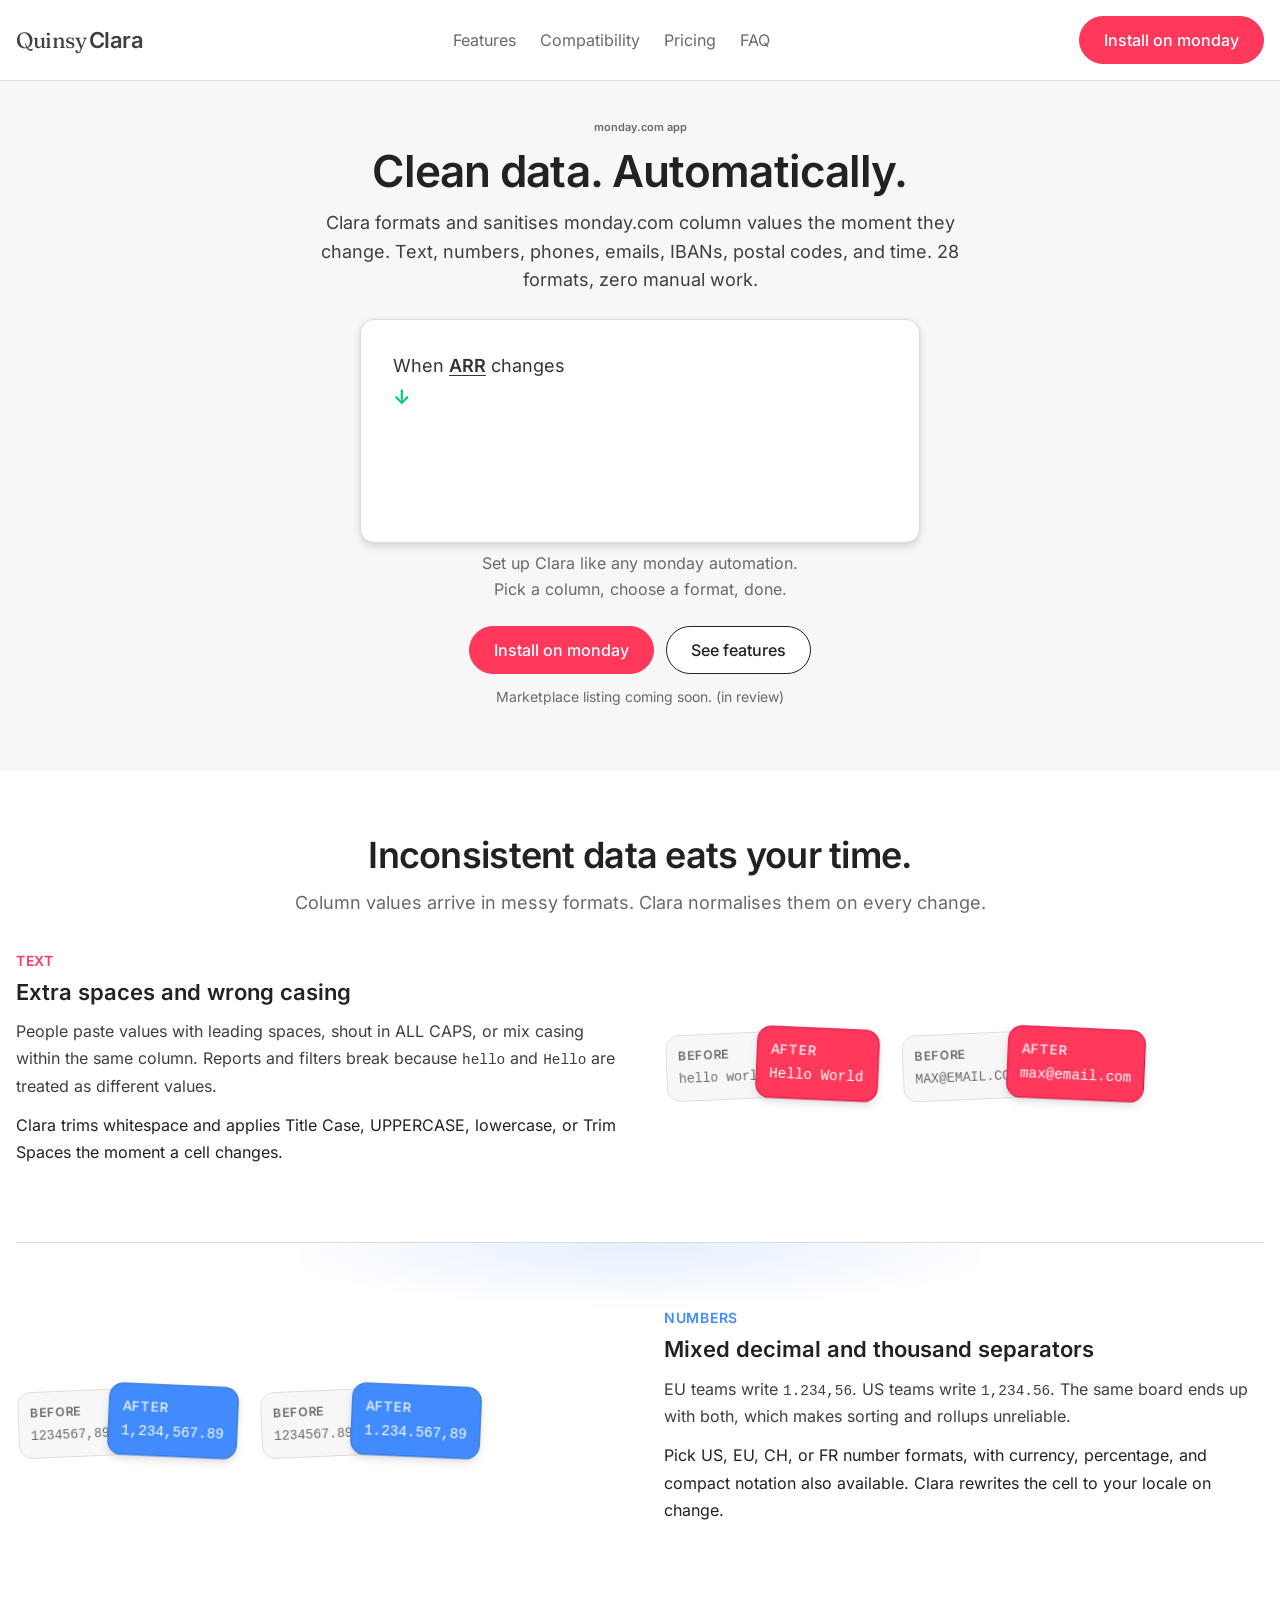
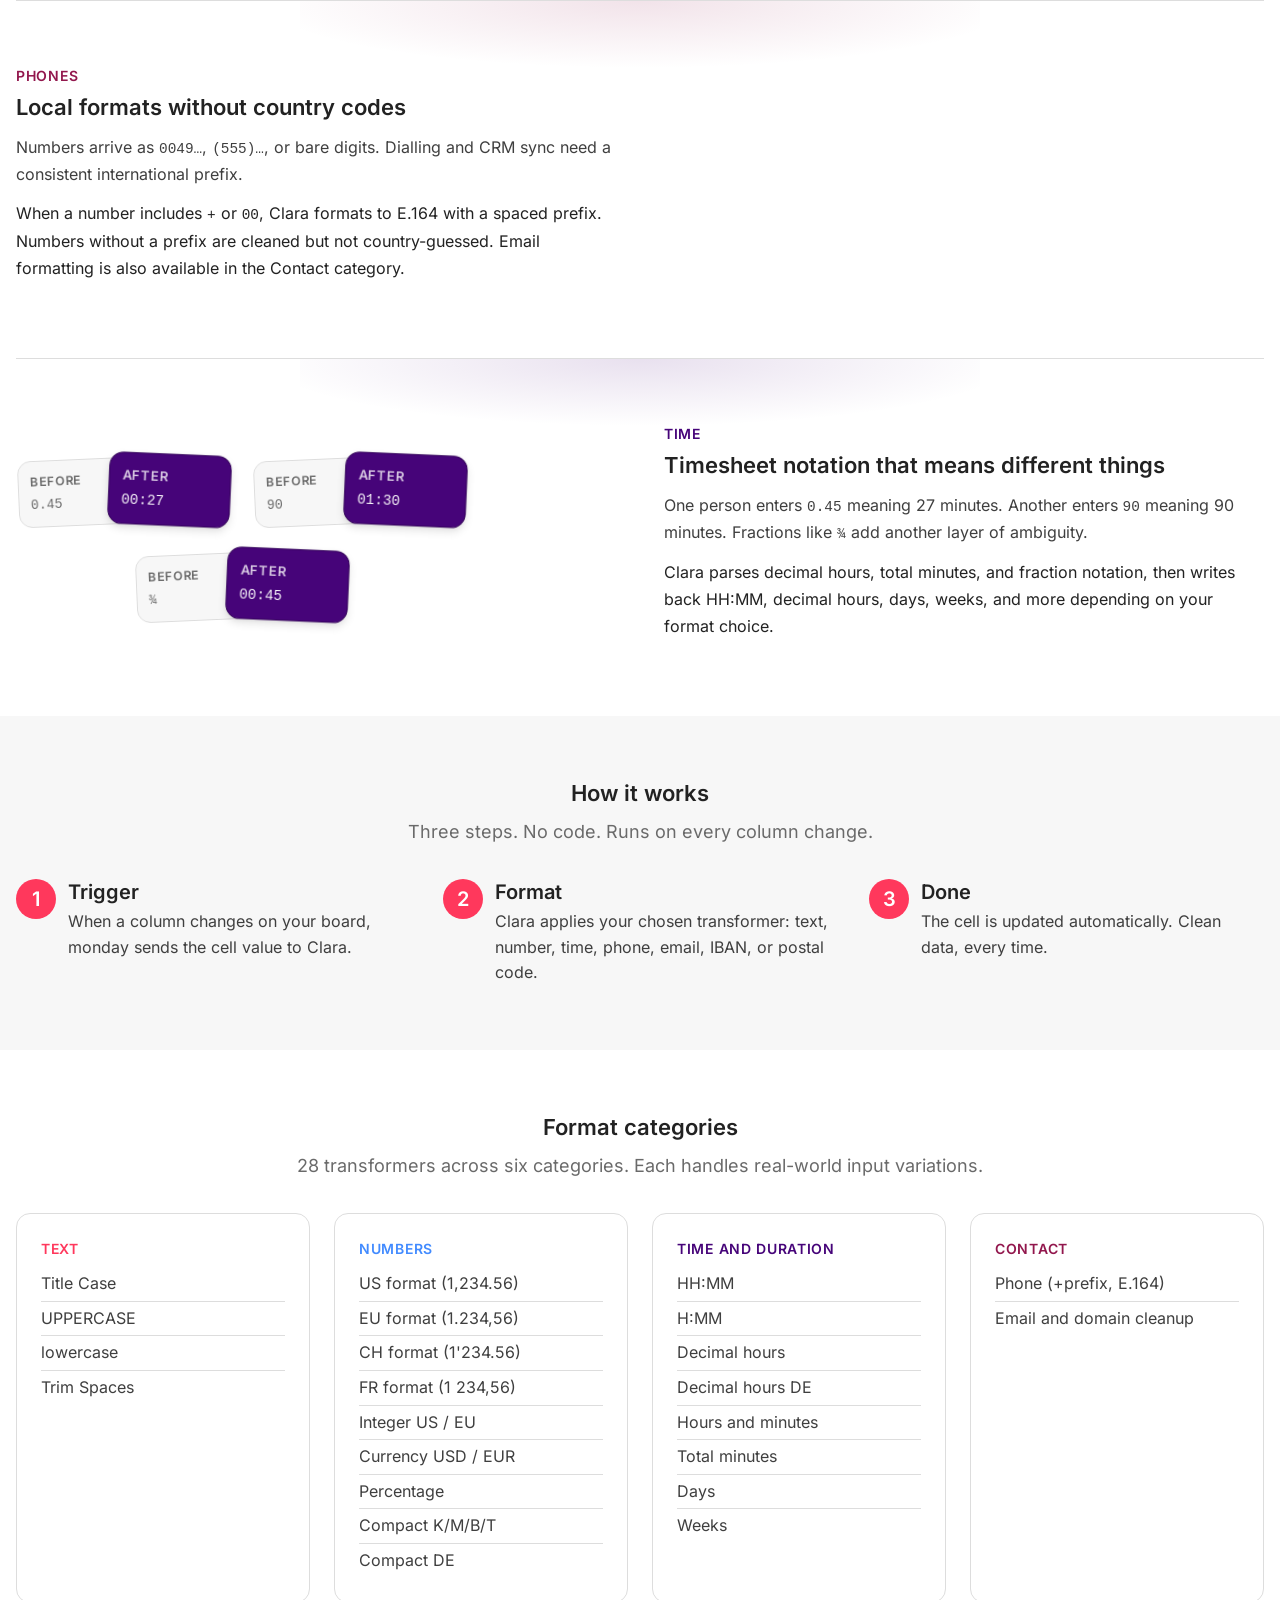
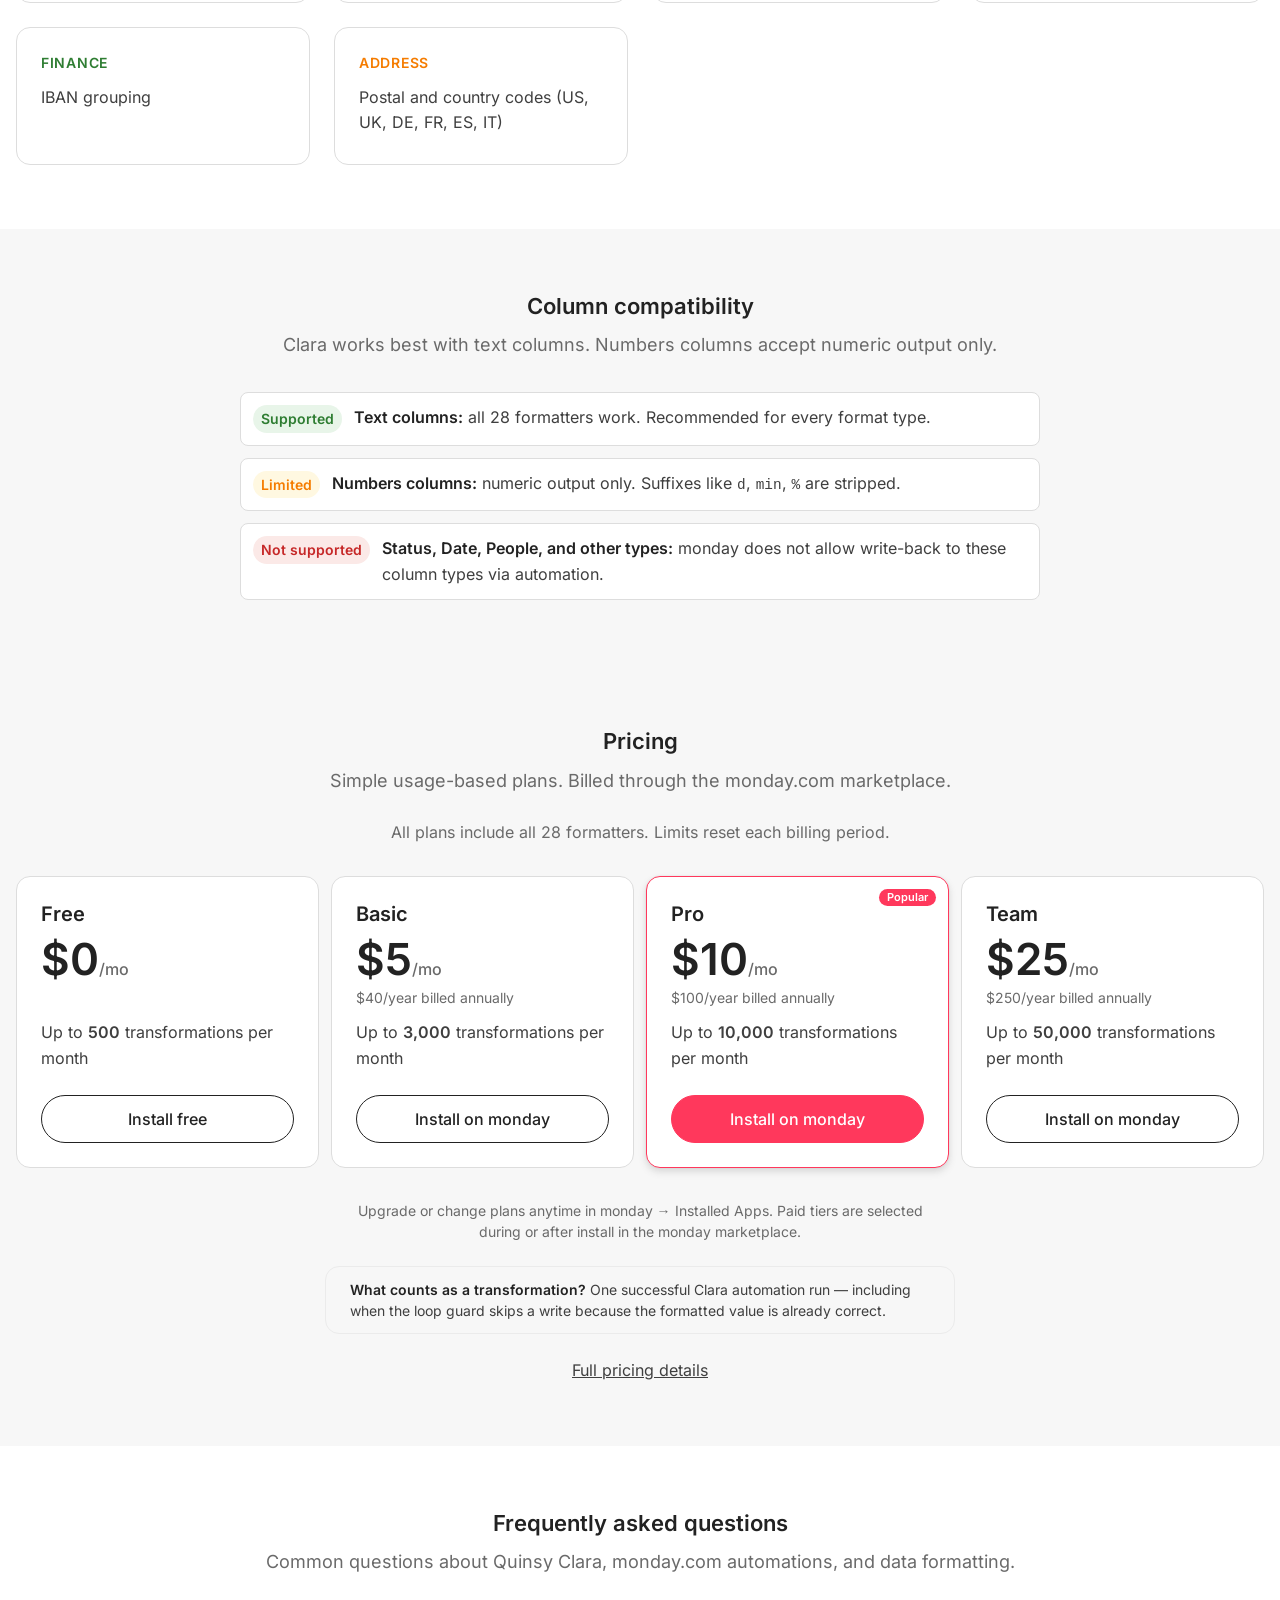
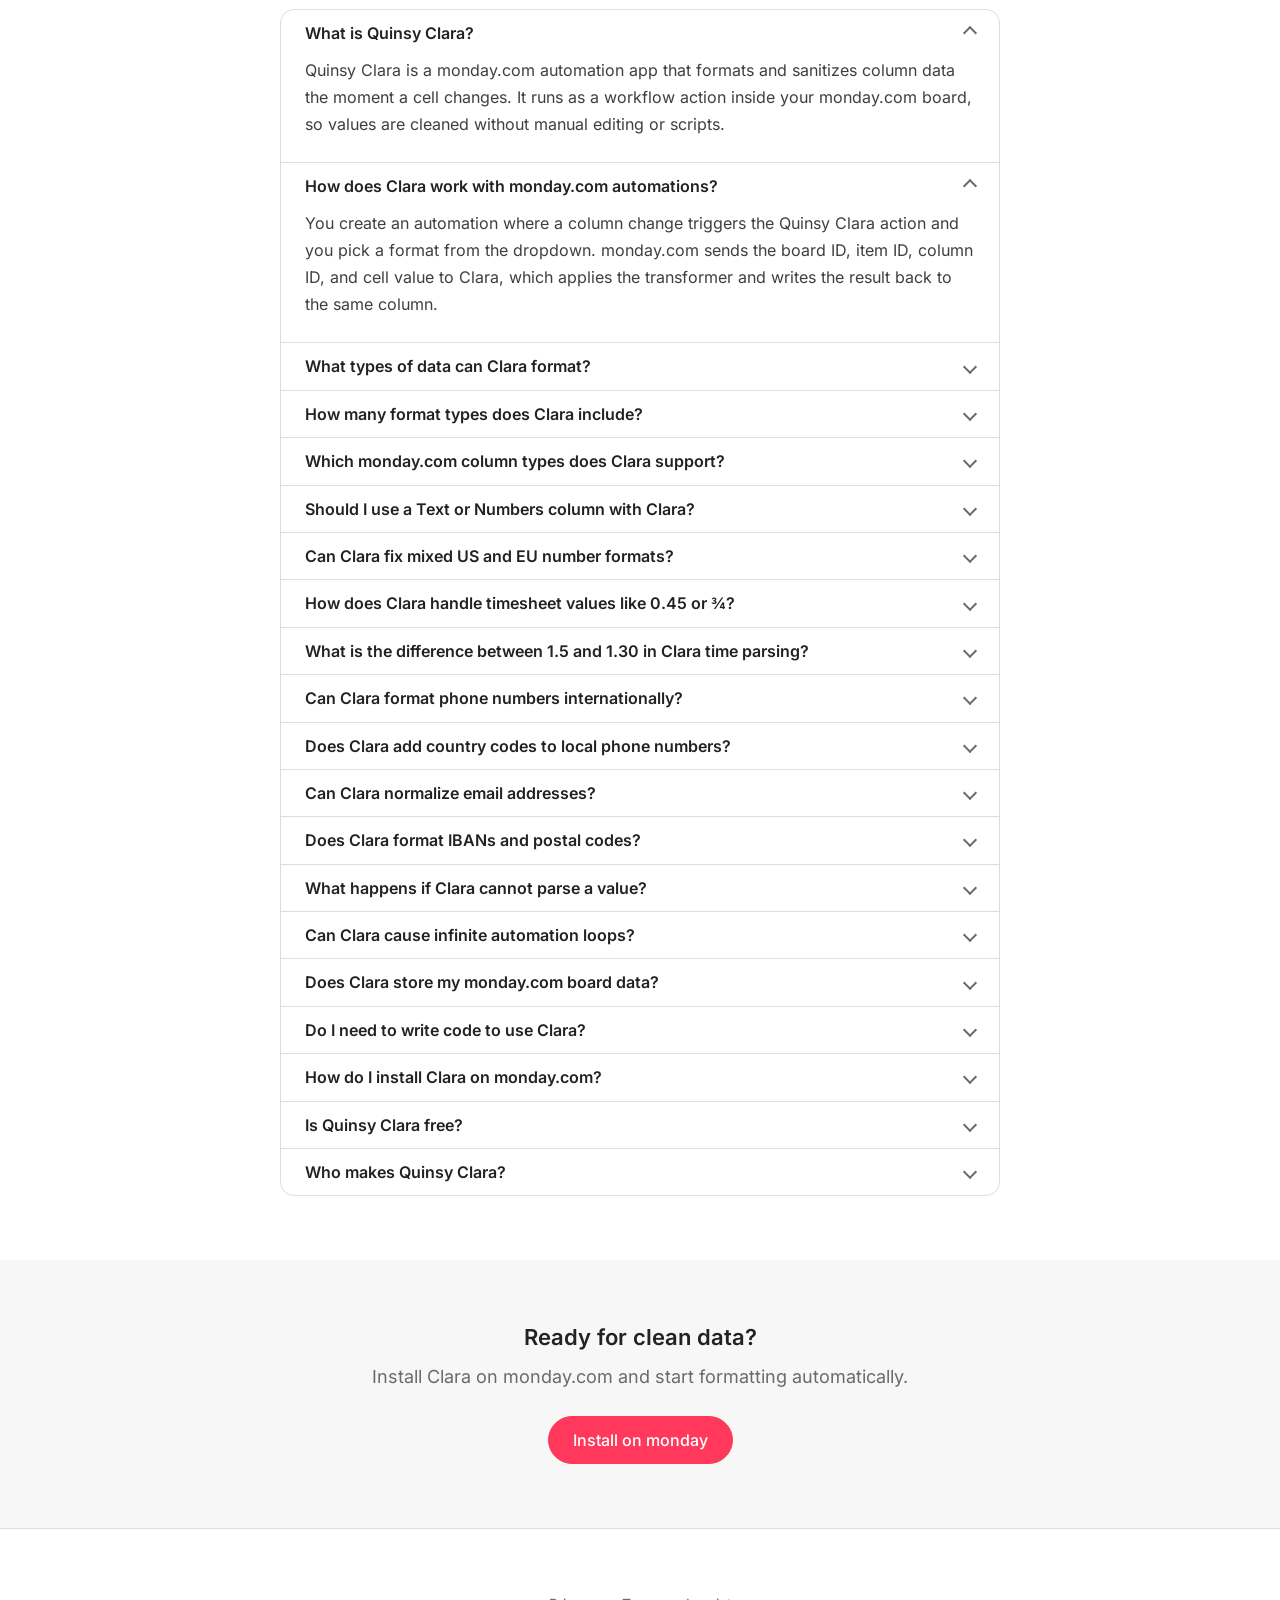
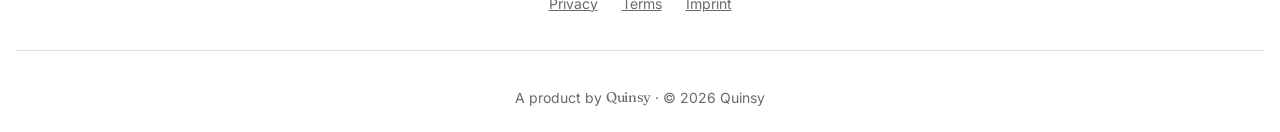
==== index.html @ 5c1d2a98 "Publish Clara product website for monday marketplace submission. Includes pricing tiers, legal pages" ====
<!DOCTYPE html>
<html lang="en">
<head>
  <meta charset="UTF-8">
  <meta name="viewport" content="width=device-width, initial-scale=1.0">
  <meta name="description" content="Quinsy Clara formats monday.com column data automatically: text, numbers, phones, emails, IBANs, postal codes, and time. 28 formatters, zero code.">
  <title>Clara | Clean data. Automatically.</title>
  <script type="application/ld+json">
  {
    "@context": "https://schema.org",
    "@graph": [
      {
        "@type": "WebApplication",
        "name": "Quinsy Clara",
        "applicationCategory": "BusinessApplication",
        "operatingSystem": "Web",
        "description": "Quinsy Clara is a monday.com automation app that formats and sanitizes column data automatically when a cell changes.",
        "offers": {
          "@type": "AggregateOffer",
          "lowPrice": "0",
          "highPrice": "25",
          "priceCurrency": "USD",
          "offerCount": "4",
          "availability": "https://schema.org/PreOrder"
        },
        "creator": {
          "@type": "Organization",
          "name": "Quinsy",
          "url": "https://quinsy.app"
        }
      },
      {
        "@type": "FAQPage",
        "mainEntity": [
          {
            "@type": "Question",
            "name": "What is Quinsy Clara?",
            "acceptedAnswer": {
              "@type": "Answer",
              "text": "Quinsy Clara is a monday.com automation app that formats and sanitizes column data the moment a cell changes. It runs as a workflow action inside your monday.com board, so values are cleaned without manual editing or scripts."
            }
          },
          {
            "@type": "Question",
            "name": "How does Clara work with monday.com automations?",
            "acceptedAnswer": {
              "@type": "Answer",
              "text": "You create an automation where a column change triggers the Quinsy Clara action and you pick a format from the dropdown. monday.com sends the board ID, item ID, column ID, and cell value to Clara, which applies the transformer and writes the result back to the same column."
            }
          },
          {
            "@type": "Question",
            "name": "What types of data can Clara format?",
            "acceptedAnswer": {
              "@type": "Answer",
              "text": "Clara formats text, numbers, phone numbers, email addresses, IBANs, postal codes, and time or duration values. Each category handles real-world input variations such as mixed separators, local phone formats, and timesheet notation."
            }
          },
          {
            "@type": "Question",
            "name": "How many format types does Clara include?",
            "acceptedAnswer": {
              "@type": "Answer",
              "text": "Quinsy Clara includes 28 formatters across 6 categories: Text, Numbers, Time and duration, Contact, Finance, and Address. You choose one format per automation recipe."
            }
          },
          {
            "@type": "Question",
            "name": "Which monday.com column types does Clara support?",
            "acceptedAnswer": {
              "@type": "Answer",
              "text": "Text columns support all 28 formatters and are the recommended choice. Numbers columns accept numeric output only, with suffixes like d, min, or % stripped. Status, Date, People, and other column types are not supported because monday.com does not allow write-back via automation."
            }
          },
          {
            "@type": "Question",
            "name": "Should I use a Text or Numbers column with Clara?",
            "acceptedAnswer": {
              "@type": "Answer",
              "text": "Use a Text column when the formatted result includes labels, units, or symbols such as 1h 30m, $1,234.56, or +49 170 1234567. Use a Numbers column only when you need a raw decimal value without suffixes, for example 1.5 decimal hours on a hours column."
            }
          },
          {
            "@type": "Question",
            "name": "Can Clara fix mixed US and EU number formats?",
            "acceptedAnswer": {
              "@type": "Answer",
              "text": "Yes. Clara can rewrite numbers between US (1,234.56), EU (1.234,56), CH (1'234.56), and FR (1 234,56) formats. When both period and comma appear, the last separator is treated as the decimal mark."
            }
          },
          {
            "@type": "Question",
            "name": "How does Clara handle timesheet values like 0.45 or ¾?",
            "acceptedAnswer": {
              "@type": "Answer",
              "text": "Clara parses timesheet notation where the fractional part represents minutes, so 0.45 means 45 minutes and outputs formats like 00:45. It also understands fraction characters such as ¾ and plain minute values like 90."
            }
          },
          {
            "@type": "Question",
            "name": "What is the difference between 1.5 and 1.30 in Clara time parsing?",
            "acceptedAnswer": {
              "@type": "Answer",
              "text": "The value 1.5 is read as 1.5 decimal hours, while 1.30 is read as 1 hour and 30 minutes in timesheet notation. Pick the output format that matches how your team records time, such as HH:MM or Decimal hours."
            }
          },
          {
            "@type": "Question",
            "name": "Can Clara format phone numbers internationally?",
            "acceptedAnswer": {
              "@type": "Answer",
              "text": "Yes. Phone numbers that include a + prefix or 00 international prefix are validated and formatted to E.164 with a spaced country code, for example +49 170 1234567. Clara uses libphonenumber for global phone validation."
            }
          },
          {
            "@type": "Question",
            "name": "Does Clara add country codes to local phone numbers?",
            "acceptedAnswer": {
              "@type": "Answer",
              "text": "No. Clara does not guess a country code for local numbers without a + or 00 prefix. It only removes spaces and dashes, so 0170 1234567 becomes 01701234567 without adding +49."
            }
          },
          {
            "@type": "Question",
            "name": "Can Clara normalize email addresses?",
            "acceptedAnswer": {
              "@type": "Answer",
              "text": "Yes. The Contact · Email and Domain formatter lowercases addresses, trims whitespace, and cleans the domain portion. For example, \" Max@EXAMPLE.COM \" becomes max@example.com before CRM sync or exports."
            }
          },
          {
            "@type": "Question",
            "name": "Does Clara format IBANs and postal codes?",
            "acceptedAnswer": {
              "@type": "Answer",
              "text": "Yes. Clara groups IBAN strings into standard blocks, for example DE89 3704 0044 0532 0130 00. The Address · Postal and Country formatter normalizes postal codes for US, UK, DE, FR, ES, and IT formats."
            }
          },
          {
            "@type": "Question",
            "name": "What happens if Clara cannot parse a value?",
            "acceptedAnswer": {
              "@type": "Answer",
              "text": "The original cell value is left unchanged. The automation completes successfully and returns the unmodified text, so a bad entry does not break your workflow or clear the cell."
            }
          },
          {
            "@type": "Question",
            "name": "Can Clara cause infinite automation loops?",
            "acceptedAnswer": {
              "@type": "Answer",
              "text": "No. Clara includes a loop guard that skips the write-back when the formatted output is identical to the current value. This prevents a column change from re-triggering the same automation endlessly."
            }
          },
          {
            "@type": "Question",
            "name": "Does Clara store my monday.com board data?",
            "acceptedAnswer": {
              "@type": "Answer",
              "text": "Clara processes cell values in-flight during each automation run and does not build a persistent copy of your board data. For details on retention and processing, see our Privacy Policy."
            }
          },
          {
            "@type": "Question",
            "name": "Do I need to write code to use Clara?",
            "acceptedAnswer": {
              "@type": "Answer",
              "text": "No. Clara is configured entirely inside the monday.com automation builder with a format dropdown. You map trigger fields to action inputs using the provided automation template and pick the formatter you need."
            }
          },
          {
            "@type": "Question",
            "name": "How do I install Clara on monday.com?",
            "acceptedAnswer": {
              "@type": "Answer",
              "text": "Install Quinsy Clara from the monday.com marketplace and add it as an action in your automation recipes. The marketplace listing is currently in review; check monday.com for availability."
            }
          },
          {
            "@type": "Question",
            "name": "Is Quinsy Clara free?",
            "acceptedAnswer": {
              "@type": "Answer",
              "text": "Clara has a free plan with 500 transformations per month. Paid plans (Basic, Pro, and Team) offer higher monthly limits starting at $5/month. All plans include every formatter. Billing is handled through the monday.com marketplace. See clara.quinsy.app/pricing for details."
            }
          },
          {
            "@type": "Question",
            "name": "Who makes Quinsy Clara?",
            "acceptedAnswer": {
              "@type": "Answer",
              "text": "Quinsy Clara is made by Quinsy, a productivity suite of focused apps for modern work tools. Clara is the first Quinsy product and is built specifically for monday.com teams."
            }
          }
        ]
      }
    ]
  }
  </script>
  <link rel="stylesheet" href="/shared/css/fonts.css">
  <link rel="stylesheet" href="/shared/css/base.css">
  <link rel="stylesheet" href="/shared/css/components.css">
  <link rel="stylesheet" href="/shared/css/wordmark.css">
  <link rel="stylesheet" href="/css/tokens.css">
</head>
<body>
  <header class="site-header" role="banner">
    <div class="container site-header__inner">
      <a href="/" class="wordmark wordmark--clara" aria-label="Clara home">
        <span class="wordmark__serif">Quinsy</span>
        <span class="wordmark__sans">Clara</span>
      </a>
      <nav class="site-header__nav" aria-label="Main navigation">
        <a href="#features" class="link--muted">Features</a>
        <a href="#compatibility" class="link--muted">Compatibility</a>
        <a href="#pricing" class="link--muted">Pricing</a>
        <a href="#faq" class="link--muted">FAQ</a>
      </nav>
      <div class="site-header__cta">
        <a href="#install" class="btn btn--primary clara-install">Install on monday</a>
      </div>
    </div>
  </header>

  <main role="main">
    <section class="hero" aria-labelledby="hero-title">
      <div class="container hero__container">
        <span class="badge hero__badge">monday.com app</span>
        <h1 id="hero-title" class="hero__title">Clean data. Automatically.</h1>
        <p class="hero__subtitle">Clara formats and sanitises monday.com column values the moment they change. Text, numbers, phones, emails, IBANs, postal codes, and time. 28 formats, zero manual work.</p>

        <div class="hero__demo automation-demo-stage">
          <div class="automation-demo" data-automation-demo aria-label="Animated preview of monday automation setup">
            <div class="automation-demo__dropdown" data-demo-dropdown hidden>
              <div class="automation-demo__search">
                <svg class="automation-demo__search-icon" viewBox="0 0 16 16" fill="none" aria-hidden="true">
                  <circle cx="7" cy="7" r="5" stroke="currentColor" stroke-width="1.5"/>
                  <path d="M11 11l3 3" stroke="currentColor" stroke-width="1.5" stroke-linecap="round"/>
                </svg>
                Search
              </div>
              <ul class="automation-demo__options" data-demo-options role="listbox"></ul>
            </div>
            <p class="automation-demo__line automation-demo__trigger" data-demo-trigger>
              When <span class="automation-demo__token" data-demo-column>ARR</span> changes
            </p>
            <span class="automation-demo__line automation-demo__arrow" data-demo-arrow aria-hidden="true">↓</span>
            <p class="automation-demo__line automation-demo__action" data-demo-action>
              Then <span data-demo-verb>format</span>
              <span class="automation-demo__token" data-demo-column-action>ARR</span>
              as
              <span class="automation-demo__format-label" data-demo-format aria-live="polite">Format</span>
            </p>
            <button type="button" class="automation-demo__line automation-demo__button" data-demo-button disabled>Create automation</button>
          </div>
        </div>

        <p class="hero__setup-lead">Set up Clara like any monday automation.<br>Pick a column, choose a format, done.</p>
        <div class="hero__ctas" id="install">
          <a href="#install" class="btn btn--primary clara-install">Install on monday</a>
          <a href="#features" class="btn btn--secondary">See features</a>
        </div>
        <p class="hero__note">Marketplace listing coming soon. (in review)</p>
      </div>
    </section>

    <section class="section" aria-labelledby="problem-title">
      <div class="container">
        <header>
          <h2 id="problem-title" class="section__title section__title--large">Inconsistent data eats your time.</h2>
          <p class="section__lead">Column values arrive in messy formats. Clara normalises them on every change.</p>
        </header>
        <div class="data-stories">
          <article class="data-story data-story--text">
            <div class="data-story__copy">
              <p class="data-story__category">Text</p>
              <h3 class="data-story__title">Extra spaces and wrong casing</h3>
              <p class="data-story__problem">People paste values with leading spaces, shout in ALL CAPS, or mix casing within the same column. Reports and filters break because <code>hello</code> and <code>Hello</code> are treated as different values.</p>
              <p class="data-story__solution">Clara trims whitespace and applies Title Case, UPPERCASE, lowercase, or Trim Spaces the moment a cell changes.</p>
            </div>
            <div class="data-story__examples">
              <div class="example-pair">
                <div class="example-card example-card--before">
                  <span class="example-card__label">Before</span>
                  <code class="example-card__value">  hello world  </code>
                </div>
                <div class="example-card example-card--after">
                  <span class="example-card__label">After</span>
                  <code class="example-card__value">Hello World</code>
                </div>
              </div>
              <div class="example-pair">
                <div class="example-card example-card--before">
                  <span class="example-card__label">Before</span>
                  <code class="example-card__value">MAX@EMAIL.COM</code>
                </div>
                <div class="example-card example-card--after">
                  <span class="example-card__label">After</span>
                  <code class="example-card__value">max@email.com</code>
                </div>
              </div>
            </div>
          </article>

          <article class="data-story data-story--numbers data-story--reverse">
            <div class="data-story__copy">
              <p class="data-story__category">Numbers</p>
              <h3 class="data-story__title">Mixed decimal and thousand separators</h3>
              <p class="data-story__problem">EU teams write <code>1.234,56</code>. US teams write <code>1,234.56</code>. The same board ends up with both, which makes sorting and rollups unreliable.</p>
              <p class="data-story__solution">Pick US, EU, CH, or FR number formats, with currency, percentage, and compact notation also available. Clara rewrites the cell to your locale on change.</p>
            </div>
            <div class="data-story__examples">
              <div class="example-pair">
                <div class="example-card example-card--before">
                  <span class="example-card__label">Before</span>
                  <code class="example-card__value">1234567,89</code>
                </div>
                <div class="example-card example-card--after">
                  <span class="example-card__label">After</span>
                  <code class="example-card__value">1,234,567.89</code>
                </div>
              </div>
              <div class="example-pair">
                <div class="example-card example-card--before">
                  <span class="example-card__label">Before</span>
                  <code class="example-card__value">1234567.89</code>
                </div>
                <div class="example-card example-card--after">
                  <span class="example-card__label">After</span>
                  <code class="example-card__value">1.234.567,89</code>
                </div>
              </div>
            </div>
          </article>

          <article class="data-story data-story--phones">
            <div class="data-story__copy">
              <p class="data-story__category">Phones</p>
              <h3 class="data-story__title">Local formats without country codes</h3>
              <p class="data-story__problem">Numbers arrive as <code>0049…</code>, <code>(555)…</code>, or bare digits. Dialling and CRM sync need a consistent international prefix.</p>
              <p class="data-story__solution">When a number includes <code>+</code> or <code>00</code>, Clara formats to E.164 with a spaced prefix. Numbers without a prefix are cleaned but not country-guessed. Email formatting is also available in the Contact category.</p>
            </div>
            <div class="data-story__examples">
              <div class="example-pair">
                <div class="example-card example-card--before">
                  <span class="example-card__label">Before</span>
                  <code class="example-card__value">0049 170 1234567</code>
                </div>
                <div class="example-card example-card--after">
                  <span class="example-card__label">After</span>
                  <code class="example-card__value">+49 170 1234567</code>
                </div>
              </div>
              <div class="example-pair">
                <div class="example-card example-card--before">
                  <span class="example-card__label">Before</span>
                  <code class="example-card__value">+1 (555) 123-4567</code>
                </div>
                <div class="example-card example-card--after">
                  <span class="example-card__label">After</span>
                  <code class="example-card__value">+1 555 123 4567</code>
                </div>
              </div>
            </div>
          </article>

          <article class="data-story data-story--time data-story--reverse">
            <div class="data-story__copy">
              <p class="data-story__category">Time</p>
              <h3 class="data-story__title">Timesheet notation that means different things</h3>
              <p class="data-story__problem">One person enters <code>0.45</code> meaning 27 minutes. Another enters <code>90</code> meaning 90 minutes. Fractions like <code>¾</code> add another layer of ambiguity.</p>
              <p class="data-story__solution">Clara parses decimal hours, total minutes, and fraction notation, then writes back HH:MM, decimal hours, days, weeks, and more depending on your format choice.</p>
            </div>
            <div class="data-story__examples">
              <div class="example-pair">
                <div class="example-card example-card--before">
                  <span class="example-card__label">Before</span>
                  <code class="example-card__value">0.45</code>
                </div>
                <div class="example-card example-card--after">
                  <span class="example-card__label">After</span>
                  <code class="example-card__value">00:27</code>
                </div>
              </div>
              <div class="example-pair">
                <div class="example-card example-card--before">
                  <span class="example-card__label">Before</span>
                  <code class="example-card__value">90</code>
                </div>
                <div class="example-card example-card--after">
                  <span class="example-card__label">After</span>
                  <code class="example-card__value">01:30</code>
                </div>
              </div>
              <div class="example-pair">
                <div class="example-card example-card--before">
                  <span class="example-card__label">Before</span>
                  <code class="example-card__value">¾</code>
                </div>
                <div class="example-card example-card--after">
                  <span class="example-card__label">After</span>
                  <code class="example-card__value">00:45</code>
                </div>
              </div>
            </div>
          </article>
        </div>
      </div>
    </section>

    <section class="section section--alt" aria-labelledby="how-title">
      <div class="container">
        <header>
          <h2 id="how-title" class="section__title">How it works</h2>
          <p class="section__lead">Three steps. No code. Runs on every column change.</p>
        </header>
        <div class="steps">
          <div class="step">
            <div class="step__number" aria-hidden="true">1</div>
            <div class="step__content">
              <h3 class="step__title">Trigger</h3>
              <p class="step__text">When a column changes on your board, monday sends the cell value to Clara.</p>
            </div>
          </div>
          <div class="step">
            <div class="step__number" aria-hidden="true">2</div>
            <div class="step__content">
              <h3 class="step__title">Format</h3>
              <p class="step__text">Clara applies your chosen transformer: text, number, time, phone, email, IBAN, or postal code.</p>
            </div>
          </div>
          <div class="step">
            <div class="step__number" aria-hidden="true">3</div>
            <div class="step__content">
              <h3 class="step__title">Done</h3>
              <p class="step__text">The cell is updated automatically. Clean data, every time.</p>
            </div>
          </div>
        </div>
      </div>
    </section>

    <section class="section" aria-labelledby="features-title">
      <div class="container">
        <header id="features">
          <h2 id="features-title" class="section__title">Format categories</h2>
          <p class="section__lead">28 transformers across six categories. Each handles real-world input variations.</p>
        </header>
        <div class="features">
          <div class="feature feature--text">
            <p class="feature__category">Text</p>
            <ul class="feature__list">
              <li>Title Case</li>
              <li>UPPERCASE</li>
              <li>lowercase</li>
              <li>Trim Spaces</li>
            </ul>
          </div>
          <div class="feature feature--numbers">
            <p class="feature__category">Numbers</p>
            <ul class="feature__list">
              <li>US format (1,234.56)</li>
              <li>EU format (1.234,56)</li>
              <li>CH format (1'234.56)</li>
              <li>FR format (1 234,56)</li>
              <li>Integer US / EU</li>
              <li>Currency USD / EUR</li>
              <li>Percentage</li>
              <li>Compact K/M/B/T</li>
              <li>Compact DE</li>
            </ul>
          </div>
          <div class="feature feature--time">
            <p class="feature__category">Time and duration</p>
            <ul class="feature__list">
              <li>HH:MM</li>
              <li>H:MM</li>
              <li>Decimal hours</li>
              <li>Decimal hours DE</li>
              <li>Hours and minutes</li>
              <li>Total minutes</li>
              <li>Days</li>
              <li>Weeks</li>
            </ul>
          </div>
          <div class="feature feature--contact">
            <p class="feature__category">Contact</p>
            <ul class="feature__list">
              <li>Phone (+prefix, E.164)</li>
              <li>Email and domain cleanup</li>
            </ul>
          </div>
          <div class="feature feature--finance">
            <p class="feature__category">Finance</p>
            <ul class="feature__list">
              <li>IBAN grouping</li>
            </ul>
          </div>
          <div class="feature feature--address">
            <p class="feature__category">Address</p>
            <ul class="feature__list">
              <li>Postal and country codes (US, UK, DE, FR, ES, IT)</li>
            </ul>
          </div>
        </div>
      </div>
    </section>

    <section class="section section--alt" aria-labelledby="compat-title">
      <div class="container">
        <header id="compatibility">
          <h2 id="compat-title" class="section__title">Column compatibility</h2>
          <p class="section__lead">Clara works best with text columns. Numbers columns accept numeric output only.</p>
        </header>
        <div class="column-compat">
          <div class="compat-list">
            <div class="compat-list__item">
              <span class="compat-list__status compat-list__status--supported">Supported</span>
              <p class="compat-list__label"><strong>Text columns:</strong> all 28 formatters work. Recommended for every format type.</p>
            </div>
            <div class="compat-list__item">
              <span class="compat-list__status compat-list__status--limited">Limited</span>
              <p class="compat-list__label"><strong>Numbers columns:</strong> numeric output only. Suffixes like <code>d</code>, <code>min</code>, <code>%</code> are stripped.</p>
            </div>
            <div class="compat-list__item">
              <span class="compat-list__status compat-list__status--not-supported">Not supported</span>
              <p class="compat-list__label"><strong>Status, Date, People, and other types:</strong> monday does not allow write-back to these column types via automation.</p>
            </div>
          </div>
        </div>
      </div>
    </section>

    <section class="section section--alt" id="pricing" aria-labelledby="pricing-title">
      <div class="container">
        <header>
          <h2 id="pricing-title" class="section__title">Pricing</h2>
          <p class="section__lead">Simple usage-based plans. Billed through the monday.com marketplace.</p>
          <p class="pricing__note">All plans include all 28 formatters. Limits reset each billing period.</p>
        </header>

        <div class="pricing-grid">
          <article class="card card--pricing">
            <h3 class="card__title">Free</h3>
            <p class="pricing-price"><span class="pricing-price__amount">$0</span><span class="pricing-price__period">/mo</span></p>
            <p class="pricing-yearly" aria-hidden="true">&nbsp;</p>
            <p class="card__text pricing-limit">Up to <strong>500</strong> transformations per month</p>
            <a href="#install" class="btn btn--secondary card--pricing__cta clara-install">Install free</a>
          </article>

          <article class="card card--pricing">
            <h3 class="card__title">Basic</h3>
            <p class="pricing-price"><span class="pricing-price__amount">$5</span><span class="pricing-price__period">/mo</span></p>
            <p class="pricing-yearly">$40/year billed annually</p>
            <p class="card__text pricing-limit">Up to <strong>3,000</strong> transformations per month</p>
            <a href="#install" class="btn btn--secondary card--pricing__cta clara-install">Install on monday</a>
          </article>

          <article class="card card--pricing card--pricing-featured">
            <span class="badge card--pricing__badge">Popular</span>
            <h3 class="card__title">Pro</h3>
            <p class="pricing-price"><span class="pricing-price__amount">$10</span><span class="pricing-price__period">/mo</span></p>
            <p class="pricing-yearly">$100/year billed annually</p>
            <p class="card__text pricing-limit">Up to <strong>10,000</strong> transformations per month</p>
            <a href="#install" class="btn btn--primary card--pricing__cta clara-install">Install on monday</a>
          </article>

          <article class="card card--pricing">
            <h3 class="card__title">Team</h3>
            <p class="pricing-price"><span class="pricing-price__amount">$25</span><span class="pricing-price__period">/mo</span></p>
            <p class="pricing-yearly">$250/year billed annually</p>
            <p class="card__text pricing-limit">Up to <strong>50,000</strong> transformations per month</p>
            <a href="#install" class="btn btn--secondary card--pricing__cta clara-install">Install on monday</a>
          </article>
        </div>

        <p class="pricing__footnote">Upgrade or change plans anytime in monday → Installed Apps. Paid tiers are selected during or after install in the monday marketplace.</p>

        <div class="pricing__transform-note">
          <strong>What counts as a transformation?</strong> One successful Clara automation run — including when the loop guard skips a write because the formatted value is already correct.
        </div>

        <p class="text-center mt-lg"><a href="/pricing/">Full pricing details</a></p>
      </div>
    </section>

    <section class="section" aria-labelledby="faq-title">
      <div class="container">
        <header id="faq">
          <h2 id="faq-title" class="section__title">Frequently asked questions</h2>
          <p class="section__lead">Common questions about Quinsy Clara, monday.com automations, and data formatting.</p>
        </header>
        <div class="faq-list">
          <details class="faq-item" open>
            <summary class="faq-item__question">What is Quinsy Clara?</summary>
            <div class="faq-item__answer">
              <p>Quinsy Clara is a monday.com automation app that formats and sanitizes column data the moment a cell changes. It runs as a workflow action inside your monday.com board, so values are cleaned without manual editing or scripts.</p>
            </div>
          </details>
          <details class="faq-item" open>
            <summary class="faq-item__question">How does Clara work with monday.com automations?</summary>
            <div class="faq-item__answer">
              <p>You create an automation where a column change triggers the Quinsy Clara action and you pick a format from the dropdown. monday.com sends the board ID, item ID, column ID, and cell value to Clara, which applies the transformer and writes the result back to the same column.</p>
            </div>
          </details>
          <details class="faq-item">
            <summary class="faq-item__question">What types of data can Clara format?</summary>
            <div class="faq-item__answer">
              <p>Clara formats text, numbers, phone numbers, email addresses, IBANs, postal codes, and time or duration values. Each category handles real-world input variations such as mixed separators, local phone formats, and timesheet notation.</p>
            </div>
          </details>
          <details class="faq-item">
            <summary class="faq-item__question">How many format types does Clara include?</summary>
            <div class="faq-item__answer">
              <p>Quinsy Clara includes 28 formatters across 6 categories: Text, Numbers, Time and duration, Contact, Finance, and Address. You choose one format per automation recipe.</p>
            </div>
          </details>
          <details class="faq-item">
            <summary class="faq-item__question">Which monday.com column types does Clara support?</summary>
            <div class="faq-item__answer">
              <p>Text columns support all 28 formatters and are the recommended choice. Numbers columns accept numeric output only, with suffixes like <code>d</code>, <code>min</code>, or <code>%</code> stripped. Status, Date, People, and other column types are not supported because monday.com does not allow write-back via automation.</p>
            </div>
          </details>
          <details class="faq-item">
            <summary class="faq-item__question">Should I use a Text or Numbers column with Clara?</summary>
            <div class="faq-item__answer">
              <p>Use a Text column when the formatted result includes labels, units, or symbols such as <code>1h 30m</code>, <code>$1,234.56</code>, or <code>+49 170 1234567</code>. Use a Numbers column only when you need a raw decimal value without suffixes, for example 1.5 decimal hours on a hours column.</p>
            </div>
          </details>
          <details class="faq-item">
            <summary class="faq-item__question">Can Clara fix mixed US and EU number formats?</summary>
            <div class="faq-item__answer">
              <p>Yes. Clara can rewrite numbers between US (<code>1,234.56</code>), EU (<code>1.234,56</code>), CH (<code>1'234.56</code>), and FR (<code>1 234,56</code>) formats. When both period and comma appear, the last separator is treated as the decimal mark.</p>
            </div>
          </details>
          <details class="faq-item">
            <summary class="faq-item__question">How does Clara handle timesheet values like 0.45 or ¾?</summary>
            <div class="faq-item__answer">
              <p>Clara parses timesheet notation where the fractional part represents minutes, so <code>0.45</code> means 45 minutes and outputs formats like <code>00:45</code>. It also understands fraction characters such as <code>¾</code> and plain minute values like <code>90</code>.</p>
            </div>
          </details>
          <details class="faq-item">
            <summary class="faq-item__question">What is the difference between 1.5 and 1.30 in Clara time parsing?</summary>
            <div class="faq-item__answer">
              <p>The value <code>1.5</code> is read as 1.5 decimal hours, while <code>1.30</code> is read as 1 hour and 30 minutes in timesheet notation. Pick the output format that matches how your team records time, such as HH:MM or Decimal hours.</p>
            </div>
          </details>
          <details class="faq-item">
            <summary class="faq-item__question">Can Clara format phone numbers internationally?</summary>
            <div class="faq-item__answer">
              <p>Yes. Phone numbers that include a <code>+</code> prefix or <code>00</code> international prefix are validated and formatted to E.164 with a spaced country code, for example <code>+49 170 1234567</code>. Clara uses libphonenumber for global phone validation.</p>
            </div>
          </details>
          <details class="faq-item">
            <summary class="faq-item__question">Does Clara add country codes to local phone numbers?</summary>
            <div class="faq-item__answer">
              <p>No. Clara does not guess a country code for local numbers without a <code>+</code> or <code>00</code> prefix. It only removes spaces and dashes, so <code>0170 1234567</code> becomes <code>01701234567</code> without adding <code>+49</code>.</p>
            </div>
          </details>
          <details class="faq-item">
            <summary class="faq-item__question">Can Clara normalize email addresses?</summary>
            <div class="faq-item__answer">
              <p>Yes. The Contact · Email and Domain formatter lowercases addresses, trims whitespace, and cleans the domain portion. For example, <code> Max@EXAMPLE.COM </code> becomes <code>max@example.com</code> before CRM sync or exports.</p>
            </div>
          </details>
          <details class="faq-item">
            <summary class="faq-item__question">Does Clara format IBANs and postal codes?</summary>
            <div class="faq-item__answer">
              <p>Yes. Clara groups IBAN strings into standard blocks, for example <code>DE89 3704 0044 0532 0130 00</code>. The Address · Postal and Country formatter normalizes postal codes for US, UK, DE, FR, ES, and IT formats.</p>
            </div>
          </details>
          <details class="faq-item">
            <summary class="faq-item__question">What happens if Clara cannot parse a value?</summary>
            <div class="faq-item__answer">
              <p>The original cell value is left unchanged. The automation completes successfully and returns the unmodified text, so a bad entry does not break your workflow or clear the cell.</p>
            </div>
          </details>
          <details class="faq-item">
            <summary class="faq-item__question">Can Clara cause infinite automation loops?</summary>
            <div class="faq-item__answer">
              <p>No. Clara includes a loop guard that skips the write-back when the formatted output is identical to the current value. This prevents a column change from re-triggering the same automation endlessly.</p>
            </div>
          </details>
          <details class="faq-item">
            <summary class="faq-item__question">Does Clara store my monday.com board data?</summary>
            <div class="faq-item__answer">
              <p>Clara processes cell values in-flight during each automation run and does not build a persistent copy of your board data. For details on retention and processing, see our <a href="/privacy/">Privacy Policy</a>.</p>
            </div>
          </details>
          <details class="faq-item">
            <summary class="faq-item__question">Do I need to write code to use Clara?</summary>
            <div class="faq-item__answer">
              <p>No. Clara is configured entirely inside the monday.com automation builder with a format dropdown. You map trigger fields to action inputs using the provided automation template and pick the formatter you need.</p>
            </div>
          </details>
          <details class="faq-item">
            <summary class="faq-item__question">How do I install Clara on monday.com?</summary>
            <div class="faq-item__answer">
              <p>Install Quinsy Clara from the monday.com marketplace and add it as an action in your automation recipes. The marketplace listing is currently in review; check monday.com for availability.</p>
            </div>
          </details>
          <details class="faq-item">
            <summary class="faq-item__question">Is Quinsy Clara free?</summary>
            <div class="faq-item__answer">
              <p>Clara includes a <strong>free plan</strong> with 500 transformations per month. Paid plans (Basic $5/mo, Pro $10/mo, Team $25/mo) offer higher limits. All plans include every formatter. Billing is handled through the monday.com marketplace. See our <a href="#pricing">pricing section</a> or <a href="/pricing/">pricing page</a> for details.</p>
            </div>
          </details>
          <details class="faq-item">
            <summary class="faq-item__question">Who makes Quinsy Clara?</summary>
            <div class="faq-item__answer">
              <p>Quinsy Clara is made by Quinsy, a productivity suite of focused apps for modern work tools. Clara is the first Quinsy product and is built specifically for monday.com teams.</p>
            </div>
          </details>
        </div>
      </div>
    </section>

    <section class="section section--alt" aria-labelledby="cta-title">
      <div class="container text-center">
        <h2 id="cta-title" class="section__title">Ready for clean data?</h2>
        <p class="section__lead">Install Clara on monday.com and start formatting automatically.</p>
        <div class="hero__ctas">
          <a href="#install" class="btn btn--primary clara-install">Install on monday</a>
        </div>
      </div>
    </section>
  </main>

  <footer class="site-footer" role="contentinfo">
    <div class="container site-footer__inner">
      <nav class="site-footer__links" aria-label="Footer navigation">
        <a href="/privacy/" class="site-footer__link">Privacy</a>
        <a href="/terms/" class="site-footer__link">Terms</a>
        <a href="/imprint/" class="site-footer__link">Imprint</a>
      </nav>
      <div class="site-footer__divider" aria-hidden="true"></div>
      <p class="site-footer__attribution">
        A product by
        <a href="https://quinsy.app" class="wordmark wordmark--footer" target="_blank" rel="noopener noreferrer">
          <span class="wordmark__serif">Quinsy</span>
        </a>
        <span aria-hidden="true">·</span>
        © 2026 Quinsy
      </p>
    </div>
  </footer>
  <script src="/js/monday-config.js"></script>
  <script src="/js/monday-install.js"></script>
  <script src="/js/automation-demo.js" defer></script>
  <script src="/js/example-cards.js" defer></script>
</body>
</html>
---- shared/css/fonts.css ----
/* fonts.css - Self-hosted fonts (no third-party requests) */

@font-face {
  font-family: 'Inter';
  src: url('/fonts/inter/inter-400.woff2') format('woff2');
  font-weight: 400;
  font-style: normal;
  font-display: swap;
}

@font-face {
  font-family: 'Inter';
  src: url('/fonts/inter/inter-500.woff2') format('woff2');
  font-weight: 500;
  font-style: normal;
  font-display: swap;
}

@font-face {
  font-family: 'Inter';
  src: url('/fonts/inter/inter-600.woff2') format('woff2');
  font-weight: 600;
  font-style: normal;
  font-display: swap;
}

@font-face {
  font-family: 'Fraunces';
  src: url('/fonts/fraunces/fraunces-400.woff2') format('woff2');
  font-weight: 400;
  font-style: normal;
  font-display: swap;
}

@font-face {
  font-family: 'Fraunces';
  src: url('/fonts/fraunces/fraunces-600.woff2') format('woff2');
  font-weight: 600;
  font-style: normal;
  font-display: swap;
}
---- shared/css/base.css ----
/* base.css - Reset, layout utilities, container */

*, *::before, *::after {
  box-sizing: border-box;
}

* {
  margin: 0;
}

html {
  font-size: 16px;
  scroll-padding-top: calc(var(--header-height) + var(--space-section));
  -webkit-font-smoothing: antialiased;
  -moz-osx-font-smoothing: grayscale;
  text-rendering: optimizeLegibility;
}

body {
  min-height: 100vh;
  font-family: var(--font-sans);
  font-size: var(--text-body);
  line-height: 1.5;
  color: var(--color-body);
  background-color: var(--color-canvas);
}

img, picture, video, canvas, svg {
  display: block;
  max-width: 100%;
}

input, button, textarea, select {
  font: inherit;
}

p, h1, h2, h3, h4, h5, h6 {
  overflow-wrap: break-word;
}

a {
  color: inherit;
}

code {
  font-family: var(--font-mono);
  font-size: 0.9em;
}

.container {
  width: 100%;
  max-width: var(--container-max);
  margin: 0 auto;
  padding: 0 var(--space-base);
}

.section {
  padding: var(--space-section) 0;
}

header[id] {
  scroll-margin-top: calc(var(--header-height) + var(--space-section));
}

.section--alt {
  background-color: var(--color-surface-alt);
}

.visually-hidden {
  position: absolute;
  width: 1px;
  height: 1px;
  padding: 0;
  margin: -1px;
  overflow: hidden;
  clip: rect(0, 0, 0, 0);
  white-space: nowrap;
  border: 0;
}

.text-center {
  text-align: center;
}
---- shared/css/components.css ----
/* components.css - All UI components (var() only, no hardcoded colors) */

/* ===================== BUTTONS ===================== */
.btn {
  display: inline-flex;
  align-items: center;
  justify-content: center;
  font-family: var(--font-sans);
  font-size: var(--text-button);
  font-weight: 500;
  line-height: 1.25;
  border-radius: var(--radius-pill);
  padding: var(--btn-padding-y) var(--btn-padding-x);
  height: var(--btn-height);
  border: 1px solid transparent;
  cursor: pointer;
  transition: background-color 0.15s ease, border-color 0.15s ease, color 0.15s ease;
  text-decoration: none;
  white-space: nowrap;
}

.btn:focus-visible {
  outline: 2px solid var(--color-primary);
  outline-offset: 2px;
}

.btn--primary {
  background-color: var(--btn-primary-bg);
  color: var(--btn-primary-fg);
  border-color: var(--btn-primary-border);
}

.btn--primary:hover {
  background-color: var(--btn-primary-hover);
  border-color: var(--btn-primary-hover);
}

.btn--secondary {
  background-color: var(--btn-secondary-bg);
  color: var(--btn-secondary-fg);
  border-color: var(--btn-secondary-border);
}

.btn--secondary:hover {
  background-color: var(--btn-secondary-hover);
}

/* ===================== BADGE ===================== */
.badge {
  display: inline-flex;
  align-items: center;
  font-family: var(--font-sans);
  font-size: var(--text-badge);
  font-weight: 600;
  line-height: 1.2;
  border-radius: var(--radius-pill);
  padding: var(--space-xxs) var(--space-sm);
  background-color: var(--color-primary);
  color: var(--color-on-primary);
  white-space: nowrap;
}

/* ===================== SITE HEADER ===================== */
.site-header {
  position: sticky;
  top: 0;
  z-index: 100;
  background-color: var(--color-canvas);
  border-bottom: 1px solid var(--color-border);
}

.site-header__inner {
  display: flex;
  align-items: center;
  justify-content: space-between;
  height: var(--header-height);
  gap: var(--space-lg);
}

.site-header__nav {
  display: none;
  align-items: center;
  gap: var(--space-lg);
}

@media (min-width: 768px) {
  .site-header__nav {
    display: flex;
  }
}

.site-header__cta {
  display: flex;
  align-items: center;
  gap: var(--space-sm);
}

/* ===================== SITE FOOTER ===================== */
.site-footer {
  background-color: var(--color-canvas);
  border-top: 1px solid var(--color-border);
  padding: var(--space-section) 0 var(--space-lg);
}

.site-footer__inner {
  display: flex;
  flex-direction: column;
  gap: var(--space-lg);
}

.site-footer__links {
  display: flex;
  flex-wrap: wrap;
  gap: var(--space-lg);
  justify-content: center;
}

.site-footer__link {
  font-size: var(--text-sm);
  color: var(--color-muted);
  transition: color 0.15s ease;
}

.site-footer__link:hover {
  color: var(--color-ink);
}

.site-footer__attribution {
  display: flex;
  align-items: center;
  justify-content: center;
  gap: var(--space-xs);
  font-size: var(--text-sm);
  color: var(--color-muted);
}

.site-footer__divider {
  width: 100%;
  height: 1px;
  background-color: var(--color-border);
  margin: var(--space-md) 0;
}

/* ===================== SECTION ===================== */
.section__title {
  font-family: var(--font-sans);
  font-size: var(--text-h2);
  font-weight: 600;
  line-height: 1.2;
  color: var(--color-ink);
  margin: 0 0 var(--space-md);
  text-align: center;
}

.section__title--large {
  font-size: clamp(28px, 3.5vw, 36px);
  line-height: 1.15;
  letter-spacing: -0.02em;
}

.section__lead {
  font-size: var(--text-lg);
  line-height: 1.6;
  color: var(--color-muted);
  margin: 0 auto var(--space-lg);
  max-width: 70ch;
  text-align: center;
}

/* ===================== CARD ===================== */
.card {
  background-color: var(--color-surface);
  border: 1px solid var(--color-border);
  border-radius: var(--radius-md);
  padding: var(--space-lg);
  transition: box-shadow 0.2s ease, border-color 0.2s ease;
}

.card:hover {
  box-shadow: var(--shadow-card);
  border-color: var(--color-border-strong);
}

.card--feature {
  text-align: center;
}

.card--feature .card__icon {
  margin-bottom: var(--space-md);
  color: var(--color-primary);
}

.card__title {
  font-family: var(--font-sans);
  font-size: var(--text-h3);
  font-weight: 600;
  line-height: 1.3;
  color: var(--color-ink);
  margin: 0 0 var(--space-sm);
}

.card__text {
  font-size: var(--text-body);
  line-height: 1.6;
  color: var(--color-body);
  margin: 0;
}

/* ===================== STEPS ===================== */
.steps {
  display: flex;
  flex-direction: column;
  gap: var(--space-xl);
  margin-top: var(--space-xl);
}

@media (min-width: 768px) {
  .steps {
    flex-direction: row;
    align-items: flex-start;
  }
}

.step {
  flex: 1;
  display: flex;
  gap: var(--space-md);
  align-items: flex-start;
}

.step__number {
  flex-shrink: 0;
  width: var(--step-number-size);
  height: var(--step-number-size);
  border-radius: 50%;
  background-color: var(--color-primary);
  color: var(--color-on-primary);
  font-family: var(--font-sans);
  font-size: var(--text-h3);
  font-weight: 600;
  line-height: 1;
  display: flex;
  align-items: center;
  justify-content: center;
}

.step__content {
  flex: 1;
}

.step__title {
  font-family: var(--font-sans);
  font-size: var(--text-h3);
  font-weight: 600;
  line-height: 1.3;
  color: var(--color-ink);
  margin: 0 0 var(--space-xs);
}

.step__text {
  font-size: var(--text-body);
  line-height: 1.6;
  color: var(--color-body);
  margin: 0;
}

/* ===================== BEFORE/AFTER EXAMPLE ===================== */
.example {
  display: flex;
  flex-direction: column;
  gap: var(--space-sm);
  padding: var(--space-md);
  background-color: var(--color-surface);
  border: 1px solid var(--color-border);
  border-radius: var(--radius-sm);
  font-family: var(--font-mono);
  font-size: var(--text-sm);
  line-height: 1.5;
}

.example__label {
  font-family: var(--font-sans);
  font-size: var(--text-xs);
  font-weight: 600;
  text-transform: uppercase;
  letter-spacing: 0.05em;
  color: var(--color-muted);
}

.example__before,
.example__after {
  padding: var(--space-xs) 0;
}

.example__before {
  color: var(--color-body);
  opacity: 0.7;
}

.example__after {
  color: var(--color-ink);
  font-weight: 500;
}

/* ===================== COMPATIBILITY LIST ===================== */
.compat-list {
  display: flex;
  flex-direction: column;
  gap: var(--space-md);
}

.compat-list__item {
  display: flex;
  align-items: flex-start;
  gap: var(--space-md);
  padding: var(--space-md);
  background-color: var(--color-surface);
  border: 1px solid var(--color-border);
  border-radius: var(--radius-sm);
}

.compat-list__status {
  flex-shrink: 0;
  font-family: var(--font-sans);
  font-size: var(--text-sm);
  font-weight: 600;
  line-height: 1.4;
  padding: var(--space-xs) var(--space-sm);
  border-radius: var(--radius-pill);
  white-space: nowrap;
}

.compat-list__status--supported {
  background-color: var(--color-success-bg);
  color: var(--color-success-fg);
}

.compat-list__status--limited {
  background-color: var(--color-warning-bg);
  color: var(--color-warning-fg);
}

.compat-list__status--not-supported {
  background-color: var(--color-error-bg);
  color: var(--color-error-fg);
}

.compat-list__label {
  font-size: var(--text-body);
  line-height: 1.6;
  color: var(--color-body);
  margin: 0;
}

.compat-list__label strong {
  color: var(--color-ink);
}

/* ===================== LEGAL PROSE ===================== */
.legal {
  max-width: 65ch;
  margin: 0 auto;
  padding: var(--space-section) var(--space-base);
}

.legal h1 {
  font-family: var(--font-sans);
  font-size: var(--text-display);
  font-weight: 600;
  line-height: 1.2;
  color: var(--color-ink);
  margin: 0 0 var(--space-lg);
}

.legal h2 {
  font-family: var(--font-sans);
  font-size: var(--text-h2);
  font-weight: 600;
  line-height: 1.3;
  color: var(--color-ink);
  margin: var(--space-xl) 0 var(--space-md);
}

.legal h3 {
  font-family: var(--font-sans);
  font-size: var(--text-h3);
  font-weight: 600;
  line-height: 1.3;
  color: var(--color-ink);
  margin: var(--space-lg) 0 var(--space-sm);
}

.legal p {
  font-size: var(--text-body);
  line-height: 1.7;
  color: var(--color-body);
  margin: 0 0 var(--space-md);
}

.legal ul,
.legal ol {
  font-size: var(--text-body);
  line-height: 1.7;
  color: var(--color-body);
  margin: 0 0 var(--space-md) var(--space-lg);
  padding-left: var(--space-lg);
}

.legal li {
  margin-bottom: var(--space-sm);
}

.legal a {
  color: var(--color-primary);
  text-decoration: underline;
  text-underline-offset: 2px;
}

.legal a:hover {
  color: var(--color-primary-hover);
}

.legal .draft-notice {
  display: inline-flex;
  align-items: center;
  gap: var(--space-xs);
  font-size: var(--text-sm);
  font-weight: 500;
  color: var(--color-warning-fg);
  background-color: var(--color-warning-bg);
  padding: var(--space-sm) var(--space-md);
  border-radius: var(--radius-sm);
  margin-bottom: var(--space-lg);
}

.legal .draft-notice::before {
  content: "Draft:";
  font-weight: 600;
  margin-right: var(--space-xs);
}

/* ===================== LINKS ===================== */
.link {
  color: var(--color-primary);
  text-decoration: underline;
  text-underline-offset: 2px;
  transition: color 0.15s ease;
}

.link:hover {
  color: var(--color-primary-hover);
}

.link--muted {
  color: var(--color-muted);
  text-decoration: none;
}

.link--muted:hover {
  color: var(--color-ink);
}

/* ===================== HERO ===================== */
.hero {
  padding: var(--space-xl) 0 var(--space-section);
  text-align: center;
  overflow: visible;
  background-color: var(--color-surface-alt);
}

.hero__container {
  overflow: visible;
}

.hero__badge {
  margin-bottom: var(--space-md);
  background-color: transparent;
  color: var(--color-muted);
  padding: 0;
}

.hero__title {
  font-family: var(--font-sans);
  font-size: clamp(32px, 5vw, var(--text-hero));
  font-weight: 600;
  line-height: 1.15;
  letter-spacing: -0.02em;
  color: var(--color-ink);
  margin: 0 auto var(--space-md);
  max-width: 800px;
}

.hero__subtitle {
  font-size: var(--text-lg);
  line-height: 1.6;
  color: var(--color-body);
  margin: 0 auto var(--space-lg);
  max-width: 60ch;
}

.hero__demo {
  margin: calc(var(--space-lg) + 32px) auto var(--space-md);
}

.hero__setup-lead {
  max-width: 42ch;
  margin: var(--space-sm) auto var(--space-lg);
  font-size: var(--text-body);
  line-height: 1.6;
  color: var(--color-muted);
}

.hero__ctas {
  display: flex;
  flex-wrap: wrap;
  gap: var(--space-md);
  justify-content: center;
  margin: 0;
}

.hero__note {
  margin-top: var(--space-md);
  font-size: var(--text-sm);
  color: var(--color-muted);
  max-width: 50ch;
  margin-left: auto;
  margin-right: auto;
}

/* ===================== AUTOMATION DEMO ===================== */
.automation-demo-stage {
  position: relative;
  display: flex;
  justify-content: center;
  max-width: 100%;
  margin: 0 auto;
  padding: 0;
  overflow: visible;
}

.automation-demo {
  --monday-blue: #0073ea;
  --monday-green: #00c875;
  --monday-ink: #323338;
  --monday-muted: #676879;
  --monday-surface: #ffffff;
  --monday-border: #c5c7d0;
  --monday-hover: #f5f6f8;

  position: relative;
  width: 100%;
  max-width: 560px;
  margin: 0;
  padding: var(--space-xl);
  background: var(--monday-surface);
  border: 1px solid var(--color-border);
  border-radius: var(--radius-md);
  box-shadow: var(--shadow-card);
  font-family: var(--font-sans);
  font-size: clamp(16px, 2.5vw, 18px);
  line-height: 1.5;
  color: var(--monday-ink);
  text-align: left;
  overflow: visible;
}

.automation-demo__line {
  opacity: 0;
  transform: translateY(6px);
  transition: opacity 0.4s ease, transform 0.4s ease;
}

.automation-demo__line--visible {
  opacity: 1;
  transform: translateY(0);
}

.automation-demo__trigger,
.automation-demo__action {
  margin: 0;
}

.automation-demo__token {
  color: var(--monday-ink);
  font-weight: 600;
  text-decoration: underline;
  text-underline-offset: 3px;
  text-decoration-thickness: 1px;
  cursor: default;
}

.automation-demo__format-label {
  color: var(--monday-ink);
  font-weight: 600;
  text-decoration: underline;
  text-underline-offset: 3px;
  text-decoration-thickness: 1px;
  word-break: break-word;
  cursor: default;
}

.automation-demo__format-label--active {
  color: var(--monday-blue);
}

.automation-demo__arrow {
  display: block;
  margin: var(--space-sm) 0;
  font-size: 20px;
  line-height: 1;
  color: var(--monday-green);
  font-weight: 700;
}

.automation-demo__dropdown {
  position: absolute;
  top: -30px;
  right: -100px;
  z-index: 10;
  width: 340px;
  background: var(--monday-surface);
  border: 1px solid var(--monday-border);
  border-radius: 8px;
  box-shadow: 0 6px 20px rgba(0, 0, 0, 0.12);
  overflow: hidden;
}

@media (max-width: 720px) {
  .automation-demo__dropdown {
    top: -24px;
    right: auto;
    left: 50%;
    transform: translateX(-50%);
    width: min(340px, calc(100vw - 2rem));
  }
}

.automation-demo__search {
  display: flex;
  align-items: center;
  gap: var(--space-sm);
  padding: var(--space-sm) var(--space-md);
  border-bottom: 1px solid var(--monday-border);
  color: var(--monday-muted);
  font-size: var(--text-sm);
}

.automation-demo__search-icon {
  flex-shrink: 0;
  width: 14px;
  height: 14px;
  opacity: 0.6;
}

.automation-demo__options {
  list-style: none;
  margin: 0;
  padding: var(--space-xs) 0;
  max-height: 160px;
  overflow-y: auto;
}

.automation-demo__option {
  padding: var(--space-sm) var(--space-md);
  font-size: var(--text-sm);
  line-height: 1.4;
  color: var(--monday-ink);
  transition: background-color 0.15s ease;
}

.automation-demo__option--active {
  background: var(--monday-hover);
}

.automation-demo__button {
  display: inline-block;
  margin-top: var(--space-lg);
  padding: 10px 20px;
  font-family: var(--font-sans);
  font-size: var(--text-body);
  font-weight: 500;
  color: #ffffff;
  background: var(--monday-blue);
  border: none;
  border-radius: 8px;
  cursor: default;
}

/* ===================== DATA STORY (split examples) ===================== */
.data-stories {
  display: flex;
  flex-direction: column;
  gap: 0;
  margin-top: var(--space-xl);
  overflow: visible;
}

.data-story {
  position: relative;
  display: grid;
  grid-template-columns: 1fr;
  gap: var(--space-xl);
  align-items: center;
  --story-accent: var(--color-primary);
  --story-glow: rgba(255, 56, 92, 0.14);
  --story-surface: var(--color-primary);
  --story-on-surface: var(--color-on-primary);
  --story-border: var(--color-primary-hover);
}

.data-story--text {
  --story-accent: var(--color-primary);
  --story-glow: rgba(255, 56, 92, 0.14);
  --story-surface: var(--color-primary);
  --story-on-surface: var(--color-on-primary);
  --story-border: var(--color-primary-hover);
}

.data-story--numbers {
  --story-accent: var(--color-legal-link);
  --story-glow: rgba(66, 139, 255, 0.14);
  --story-surface: var(--color-legal-link);
  --story-on-surface: rgba(255, 255, 255, 0.96);
  --story-border: #2f6fd4;
}

.data-story--phones {
  --story-accent: var(--color-plus);
  --story-glow: rgba(146, 23, 77, 0.12);
  --story-surface: var(--color-plus);
  --story-on-surface: rgba(255, 255, 255, 0.96);
  --story-border: #6d1238;
}

.data-story--time {
  --story-accent: var(--color-luxe);
  --story-glow: rgba(70, 4, 121, 0.12);
  --story-surface: var(--color-luxe);
  --story-on-surface: rgba(255, 255, 255, 0.96);
  --story-border: #35035c;
}

.data-story + .data-story {
  margin-top: var(--space-section);
  padding-top: var(--space-section);
  border-top: 1px solid var(--color-hairline);
}

.data-story + .data-story::before {
  content: '';
  position: absolute;
  top: 0;
  left: 50%;
  transform: translateX(-50%);
  width: min(92%, 680px);
  height: 96px;
  background: radial-gradient(ellipse 80% 100% at 50% 0%, var(--story-glow) 0%, transparent 70%);
  pointer-events: none;
  z-index: 0;
}

.data-story__copy,
.data-story__examples {
  position: relative;
  z-index: 1;
}

@media (min-width: 900px) {
  .data-story {
    grid-template-columns: 1fr 1fr;
    gap: var(--space-xxl);
  }

  .data-story--reverse .data-story__copy {
    order: 2;
  }

  .data-story--reverse .data-story__examples {
    order: 1;
  }
}

.data-story__category {
  font-size: var(--text-sm);
  font-weight: 600;
  text-transform: uppercase;
  letter-spacing: 0.05em;
  color: var(--story-accent);
  margin: 0 0 var(--space-sm);
}

.data-story__title {
  font-size: var(--text-h2);
  font-weight: 600;
  line-height: 1.25;
  color: var(--color-ink);
  margin: 0 0 var(--space-md);
}

.data-story__problem,
.data-story__solution {
  font-size: var(--text-body);
  line-height: 1.7;
  color: var(--color-body);
  margin: 0 0 var(--space-md);
}

.data-story__solution {
  color: var(--color-ink);
}

.data-story__examples {
  display: grid;
  grid-template-columns: repeat(2, auto);
  justify-content: start;
  gap: var(--space-lg);
}

.example-pair {
  display: flex;
  gap: 0;
  align-items: center;
  width: fit-content;
  max-width: 100%;
  position: relative;
}

.example-pair:last-child:nth-child(3) {
  grid-column: 1 / -1;
  justify-self: center;
}

.example-card {
  flex: 0 0 auto;
  min-width: 120px;
  display: flex;
  flex-direction: column;
  gap: var(--space-xs);
  padding: var(--space-md);
  border-radius: var(--radius-md);
  border: 1px solid var(--color-hairline);
  transform-origin: center bottom;
  will-change: transform, opacity;
  transition:
    opacity 0.75s cubic-bezier(0.22, 1, 0.36, 1),
    transform 0.9s cubic-bezier(0.16, 1, 0.36, 1);
}

.example-card__label {
  font-family: var(--font-sans);
  font-size: var(--text-xs);
  font-weight: 600;
  text-transform: uppercase;
  letter-spacing: 0.05em;
  color: var(--color-muted);
}

.example-card__value {
  font-family: var(--font-mono);
  font-size: var(--text-sm);
  line-height: 1.5;
  white-space: nowrap;
}

.example-card--before {
  position: relative;
  z-index: 1;
  background-color: var(--color-surface-alt);
  border-color: var(--color-hairline);
  opacity: 0;
  transform: translateY(72px) rotate(0deg) scale(0.94);
}

.example-card--before .example-card__value {
  color: var(--color-muted);
  font-weight: 400;
}

.example-card--after {
  position: relative;
  z-index: 2;
  margin-left: -28px;
  background-color: var(--story-surface);
  border-color: var(--story-border);
  box-shadow: var(--shadow-card);
  opacity: 0;
  transform: translateY(88px) rotate(0deg) scale(1.02);
}

.example-card--after .example-card__label {
  color: var(--story-on-surface);
  opacity: 0.82;
}

.example-card--after .example-card__value {
  color: var(--story-on-surface);
  font-weight: 500;
}

.example-pair.is-visible .example-card--before {
  opacity: 1;
  transform: translateY(0) rotate(-2.5deg) scale(0.94);
}

.example-pair.is-visible .example-card--after {
  opacity: 1;
  transform: translateY(0) rotate(2.5deg) scale(1.02);
}

.example-pair.is-visible .example-card--before {
  transition-delay: var(--card-delay, 0ms);
}

.example-pair.is-visible .example-card--after {
  transition-delay: calc(var(--card-delay, 0ms) + 100ms);
}

@media (prefers-reduced-motion: reduce) {
  .example-card {
    transition: none;
    will-change: auto;
  }

  .example-pair.is-visible .example-card--before {
    opacity: 1;
    transform: translateY(0) rotate(-2.5deg) scale(0.94);
  }

  .example-pair.is-visible .example-card--after {
    opacity: 1;
    transform: translateY(0) rotate(2.5deg) scale(1.02);
  }
}

@media (max-width: 639px) {
  .data-story__examples {
    grid-template-columns: 1fr;
  }

  .example-pair {
    width: 100%;
  }

  .example-pair:last-child:nth-child(3) {
    justify-self: stretch;
  }

  .example-pair {
    flex-direction: column;
    align-items: stretch;
  }

  .example-card {
    width: 100%;
  }

  .example-card__value {
    white-space: normal;
    word-break: break-word;
  }

  .example-card--after {
    margin-left: 0;
    margin-top: -20px;
  }

  .example-card--before {
    transform: translateY(56px) rotate(0deg) scale(0.96);
  }

  .example-card--after {
    transform: translateY(64px) rotate(0deg) scale(1);
  }

  .example-pair.is-visible .example-card--before {
    transform: translateY(0) rotate(-1.5deg) scale(0.96);
  }

  .example-pair.is-visible .example-card--after {
    transform: translateY(0) rotate(1.5deg) scale(1);
  }
}

/* ===================== PROBLEM/SOLUTION (legacy grid, unused) ===================== */
.problem-solution {
  display: grid;
  grid-template-columns: repeat(auto-fit, minmax(300px, 1fr));
  gap: var(--space-lg);
  margin-top: var(--space-xl);
}

.problem-solution__item {
  text-align: left;
}

.problem-solution__label {
  font-family: var(--font-sans);
  font-size: var(--text-sm);
  font-weight: 600;
  text-transform: uppercase;
  letter-spacing: 0.05em;
  color: var(--color-muted);
  margin-bottom: var(--space-sm);
}

.problem-solution__examples {
  display: flex;
  flex-direction: column;
  gap: var(--space-sm);
}

/* ===================== FEATURES GRID ===================== */
.features {
  display: grid;
  grid-template-columns: repeat(auto-fit, minmax(280px, 1fr));
  gap: var(--space-lg);
  margin-top: var(--space-xl);
}

.feature {
  padding: var(--space-lg);
  background-color: var(--color-surface);
  border: 1px solid var(--color-border);
  border-radius: var(--radius-md);
  text-align: left;
}

.feature__category {
  font-family: var(--font-sans);
  font-size: var(--text-sm);
  font-weight: 600;
  text-transform: uppercase;
  letter-spacing: 0.05em;
  color: var(--feature-accent, var(--color-primary));
  margin-bottom: var(--space-sm);
}

.feature--text {
  --feature-accent: var(--color-primary);
}

.feature--numbers {
  --feature-accent: var(--color-legal-link);
}

.feature--time {
  --feature-accent: var(--color-luxe);
}

.feature--contact {
  --feature-accent: var(--color-plus);
}

.feature--finance {
  --feature-accent: var(--color-success-fg);
}

.feature--address {
  --feature-accent: var(--color-warning-fg);
}

.feature__list {
  list-style: none;
  padding: 0;
  margin: 0;
}

.feature__list li {
  font-size: var(--text-body);
  line-height: 1.6;
  color: var(--color-body);
  padding: var(--space-xs) 0;
  border-bottom: 1px solid var(--color-border);
}

.feature__list li:last-child {
  border-bottom: none;
}

/* ===================== COLUMN COMPATIBILITY ===================== */
.column-compat {
  max-width: 800px;
  margin: var(--space-xl) auto 0;
}

/* ===================== FAQ ===================== */
.faq-list {
  max-width: 720px;
  margin: var(--space-xl) auto 0;
  border: 1px solid var(--color-hairline);
  border-radius: var(--radius-md);
  overflow: hidden;
}

.faq-item {
  border-bottom: 1px solid var(--color-hairline);
}

.faq-item:last-child {
  border-bottom: none;
}

.faq-item__question {
  display: flex;
  align-items: center;
  justify-content: space-between;
  gap: var(--space-md);
  padding: var(--space-md) var(--space-lg);
  font-family: var(--font-sans);
  font-size: var(--text-body);
  font-weight: 600;
  line-height: 1.4;
  color: var(--color-ink);
  cursor: pointer;
  list-style: none;
}

.faq-item__question::-webkit-details-marker {
  display: none;
}

.faq-item__question::after {
  content: '';
  flex-shrink: 0;
  width: 10px;
  height: 10px;
  border-right: 2px solid var(--color-muted);
  border-bottom: 2px solid var(--color-muted);
  transform: rotate(45deg);
  transition: transform 0.2s ease;
}

.faq-item[open] .faq-item__question::after {
  transform: rotate(-135deg);
}

.faq-item__question:hover {
  color: var(--color-primary);
}

.faq-item__question:focus {
  outline: none;
}

.faq-item__question:focus-visible {
  outline: 2px solid var(--color-primary);
  outline-offset: -2px;
}

.faq-item__answer {
  padding: 0 var(--space-lg) var(--space-lg);
}

.faq-item__answer p {
  margin: 0;
  font-size: var(--text-body);
  line-height: 1.7;
  color: var(--color-body);
}

.faq-item__answer code {
  font-family: var(--font-mono);
  font-size: var(--text-sm);
  background-color: var(--color-surface-alt);
  padding: 0.1em 0.35em;
  border-radius: var(--radius-xs);
}

.faq-item__answer a {
  color: var(--color-legal-link);
  text-decoration: underline;
  text-underline-offset: 2px;
}

.faq-item__answer a:hover {
  color: var(--color-primary);
}

/* ===================== UTILITIES ===================== */
.text-center {
  text-align: center;
}

.mt-lg {
  margin-top: var(--space-lg);
}

.mt-xl {
  margin-top: var(--space-xl);
}

.mb-lg {
  margin-bottom: var(--space-lg);
}

.mb-xl {
  margin-bottom: var(--space-xl);
}

/* ===================== PRICING ===================== */
.pricing__note {
  font-size: var(--text-body);
  color: var(--color-muted);
  text-align: center;
  margin-top: var(--space-sm);
  max-width: 60ch;
  margin-left: auto;
  margin-right: auto;
}

.pricing-grid {
  display: grid;
  grid-template-columns: 1fr;
  gap: var(--space-lg);
  margin-top: var(--space-xl);
  align-items: stretch;
}

@media (min-width: 744px) {
  .pricing-grid {
    grid-template-columns: repeat(2, minmax(0, 1fr));
  }
}

@media (min-width: 1128px) {
  .pricing-grid {
    grid-template-columns: repeat(4, minmax(0, 1fr));
    gap: var(--space-md);
  }
}

.card--pricing {
  position: relative;
  display: flex;
  flex-direction: column;
  text-align: left;
  padding: var(--space-lg);
  min-width: 0;
}

.card--pricing-featured {
  border-color: var(--color-primary);
  box-shadow: var(--shadow-card);
}

.card--pricing__badge {
  position: absolute;
  top: var(--space-md);
  right: var(--space-md);
}

.card--pricing .card__title {
  margin-bottom: var(--space-sm);
  font-size: var(--text-h3);
}

.card--pricing .pricing-limit {
  flex-grow: 1;
  margin-bottom: var(--space-lg);
}

.card--pricing__cta {
  width: 100%;
  margin-top: auto;
}

@media (max-width: 1127px) {
  .card--pricing__cta {
    padding-inline: var(--space-base);
    font-size: var(--text-sm);
  }
}

.pricing-price {
  margin: 0 0 var(--space-xs);
  line-height: 1.1;
}

.pricing-price__amount {
  font-size: var(--text-hero);
  font-weight: 600;
  color: var(--color-ink);
}

@media (max-width: 743px) {
  .pricing-price__amount {
    font-size: var(--text-h1);
  }
}

.pricing-price__period {
  font-size: var(--text-body);
  font-weight: 500;
  color: var(--color-muted);
}

.pricing-yearly {
  font-size: var(--text-sm);
  color: var(--color-muted);
  margin: 0 0 var(--space-md);
  min-height: 1.25em;
}

.pricing__footnote {
  font-size: var(--text-sm);
  color: var(--color-muted);
  text-align: center;
  margin-top: var(--space-xl);
  max-width: 65ch;
  margin-left: auto;
  margin-right: auto;
}

.pricing__transform-note {
  margin-top: var(--space-lg);
  padding: var(--space-md) var(--space-lg);
  background: var(--color-surface-alt);
  border: 1px solid var(--color-hairline-soft);
  border-radius: var(--radius-md);
  font-size: var(--text-sm);
  color: var(--color-body);
  max-width: 70ch;
  margin-left: auto;
  margin-right: auto;
}

.pricing__transform-note strong {
  color: var(--color-ink);
}
---- shared/css/wordmark.css ----
/* wordmark.css - Serif Quinsy + Inter Clara (theme-agnostic) */

.wordmark {
  display: inline-flex;
  align-items: baseline;
  gap: 0;
  text-decoration: none;
  color: inherit;
  white-space: nowrap;
}

.wordmark__serif {
  font-family: var(--font-serif);
  font-size: var(--text-h2);
  font-weight: 400;
  line-height: 1;
  letter-spacing: -0.02em;
}

.wordmark__sans {
  font-family: 'Inter', var(--font-sans);
  font-size: var(--text-h2);
  font-weight: 600;
  line-height: 1;
  letter-spacing: -0.02em;
  margin-left: 0.14em;
}

.wordmark--clara .wordmark__serif {
  font-weight: 400;
}

.wordmark--clara .wordmark__sans {
  font-weight: 600;
  margin-left: 0.1em;
}

.wordmark--footer .wordmark__serif {
  font-size: var(--text-sm);
  font-weight: 400;
}

.wordmark--footer .wordmark__sans {
  font-size: var(--text-sm);
  margin-left: 0.1em;
}

.wordmark--clara .wordmark__serif,
.wordmark--clara .wordmark__sans {
  font-size: var(--text-h2);
}

.wordmark--quinsy .wordmark__sans {
  display: none;
}

.wordmark--small .wordmark__serif,
.wordmark--small .wordmark__sans {
  font-size: var(--text-body);
}
---- css/tokens.css ----
/* tokens.css - Airbnb token values mapped to shared variable names */
/* Derived from clara-web/DESIGN.md (getdesign airbnb template) */

:root {
  /* ===================== FONTS ===================== */
  --font-sans: 'Inter', -apple-system, BlinkMacSystemFont, 'Segoe UI', Roboto, 'Helvetica Neue', Arial, sans-serif;
  --font-serif: 'Fraunces', Georgia, serif;
  --font-mono: ui-monospace, SFMono-Regular, 'SF Mono', Menlo, Consolas, 'Liberation Mono', monospace;

  /* ===================== TYPE SCALE ===================== */
  --text-display: 28px;
  --text-hero: 44px;
  --text-h1: 28px;
  --text-h2: 22px;
  --text-h3: 20px;
  --text-lg: 18px;
  --text-body: 16px;
  --text-sm: 14px;
  --text-xs: 13px;
  --text-button: 16px;
  --text-badge: 11px;

  /* ===================== SPACING ===================== */
  --space-xxs: 2px;
  --space-xs: 4px;
  --space-sm: 8px;
  --space-md: 12px;
  --space-base: 16px;
  --space-lg: 24px;
  --space-xl: 32px;
  --space-xxl: 48px;
  --space-section: 64px;

  /* ===================== RADIUS ===================== */
  --radius-none: 0px;
  --radius-xs: 4px;
  --radius-sm: 8px;
  --radius-md: 14px;
  --radius-lg: 20px;
  --radius-xl: 32px;
  --radius-pill: 9999px;

  /* ===================== COLORS - SURFACES ===================== */
  --color-canvas: #ffffff;
  --color-surface: #ffffff;
  --color-surface-alt: #f7f7f7;
  --color-surface-strong: #f2f2f2;

  /* ===================== COLORS - TEXT ===================== */
  --color-ink: #222222;
  --color-body: #3f3f3f;
  --color-muted: #6a6a6a;
  --color-muted-soft: #929292;
  --color-on-primary: #ffffff;

  /* ===================== COLORS - ACCENT ===================== */
  --color-primary: #ff385c;
  --color-primary-hover: #e00b41;
  --color-primary-disabled: #ffd1da;
  --color-primary-active: #e00b41;
  --color-luxe: #460479;
  --color-plus: #92174d;
  --color-legal-link: #428bff;

  /* ===================== COLORS - BORDERS ===================== */
  --color-border: #dddddd;
  --color-border-strong: #c1c1c1;
  --color-hairline: #dddddd;
  --color-hairline-soft: #ebebeb;

  /* ===================== COLORS - SEMANTIC ===================== */
  --color-success-bg: #e8f5e9;
  --color-success-fg: #2e7d32;
  --color-warning-bg: #fff8e1;
  --color-warning-fg: #f57c00;
  --color-error-bg: #fbe9e7;
  --color-error-fg: #c62828;

  /* ===================== BUTTONS ===================== */
  --btn-primary-bg: var(--color-primary);
  --btn-primary-fg: var(--color-on-primary);
  --btn-primary-border: var(--color-primary);
  --btn-primary-hover: var(--color-primary-hover);

  --btn-secondary-bg: var(--color-canvas);
  --btn-secondary-fg: var(--color-ink);
  --btn-secondary-border: var(--color-ink);
  --btn-secondary-hover: var(--color-surface-strong);

  --btn-padding-x: 24px;
  --btn-padding-y: 14px;
  --btn-height: 48px;

  /* ===================== LAYOUT ===================== */
  --container-max: 1280px;
  --header-height: 80px;

  /* ===================== SHADOWS ===================== */
  --shadow-card: rgba(0, 0, 0, 0.02) 0 0 0 1px, rgba(0, 0, 0, 0.04) 0 2px 6px 0, rgba(0, 0, 0, 0.1) 0 4px 8px 0;

  /* ===================== STEP NUMBER ===================== */
  --step-number-size: 40px;
}

/* ===================== REDUCED MOTION ===================== */
@media (prefers-reduced-motion: reduce) {
  *,
  *::before,
  *::after {
    animation-duration: 0.01ms !important;
    animation-iteration-count: 1 !important;
    transition-duration: 0.01ms !important;
    scroll-behavior: auto !important;
  }
}

/* ===================== FOCUS VISIBLE POLYFILL ===================== */
:focus:not(:focus-visible) {
  outline: none;
}

:focus-visible {
  outline: 2px solid var(--color-primary);
  outline-offset: 2px;
}
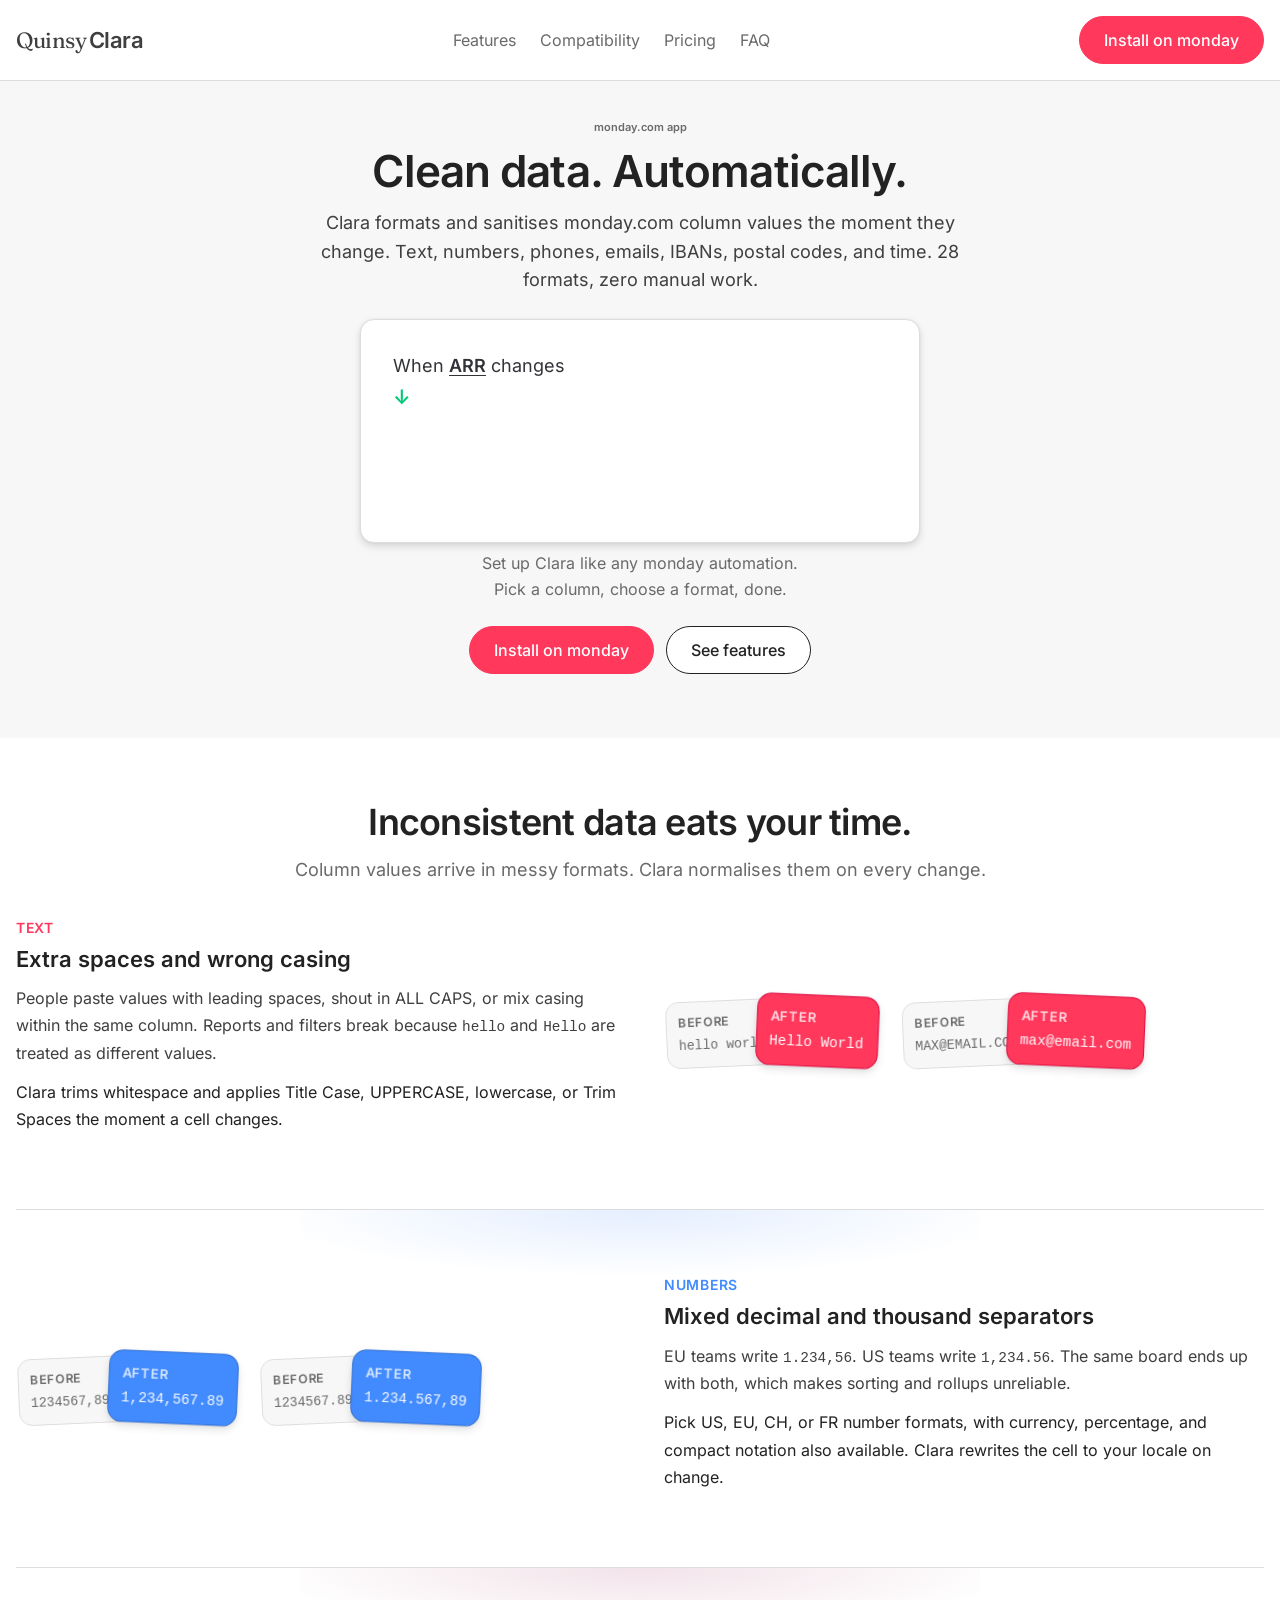
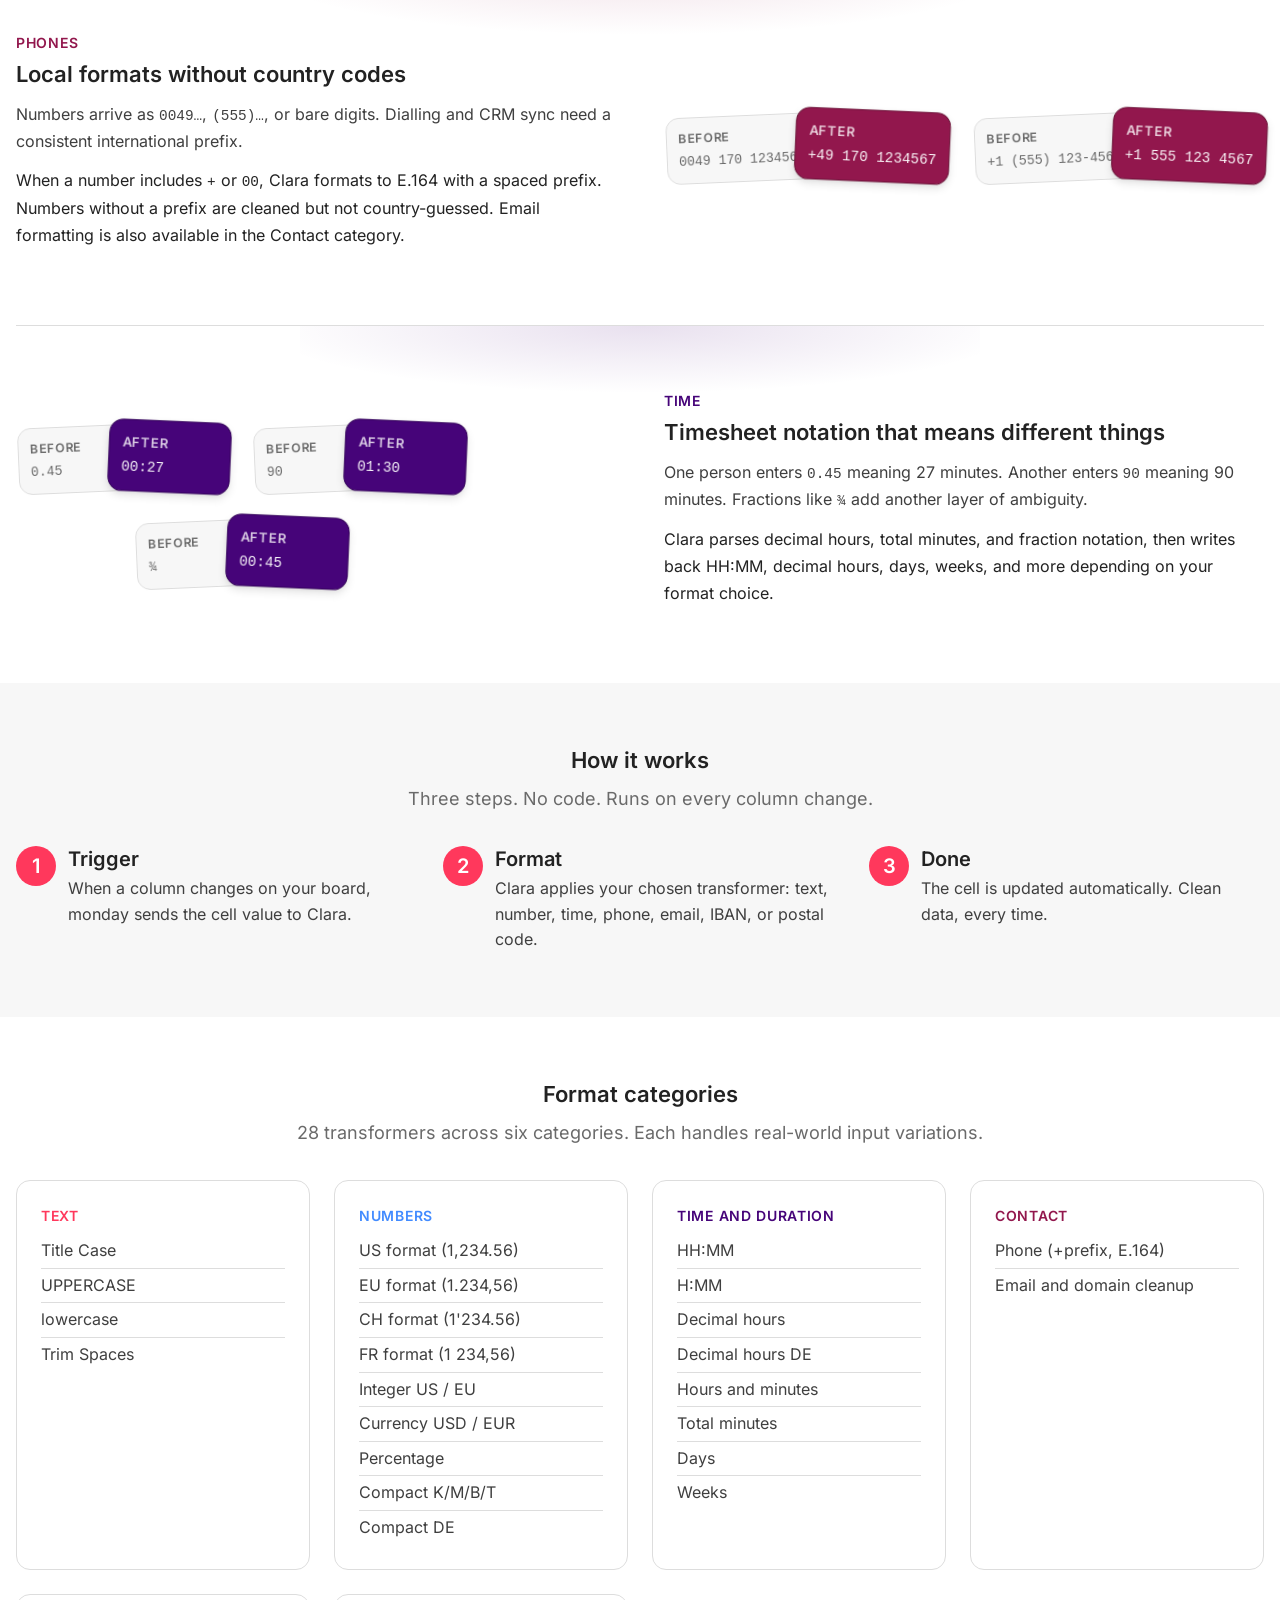
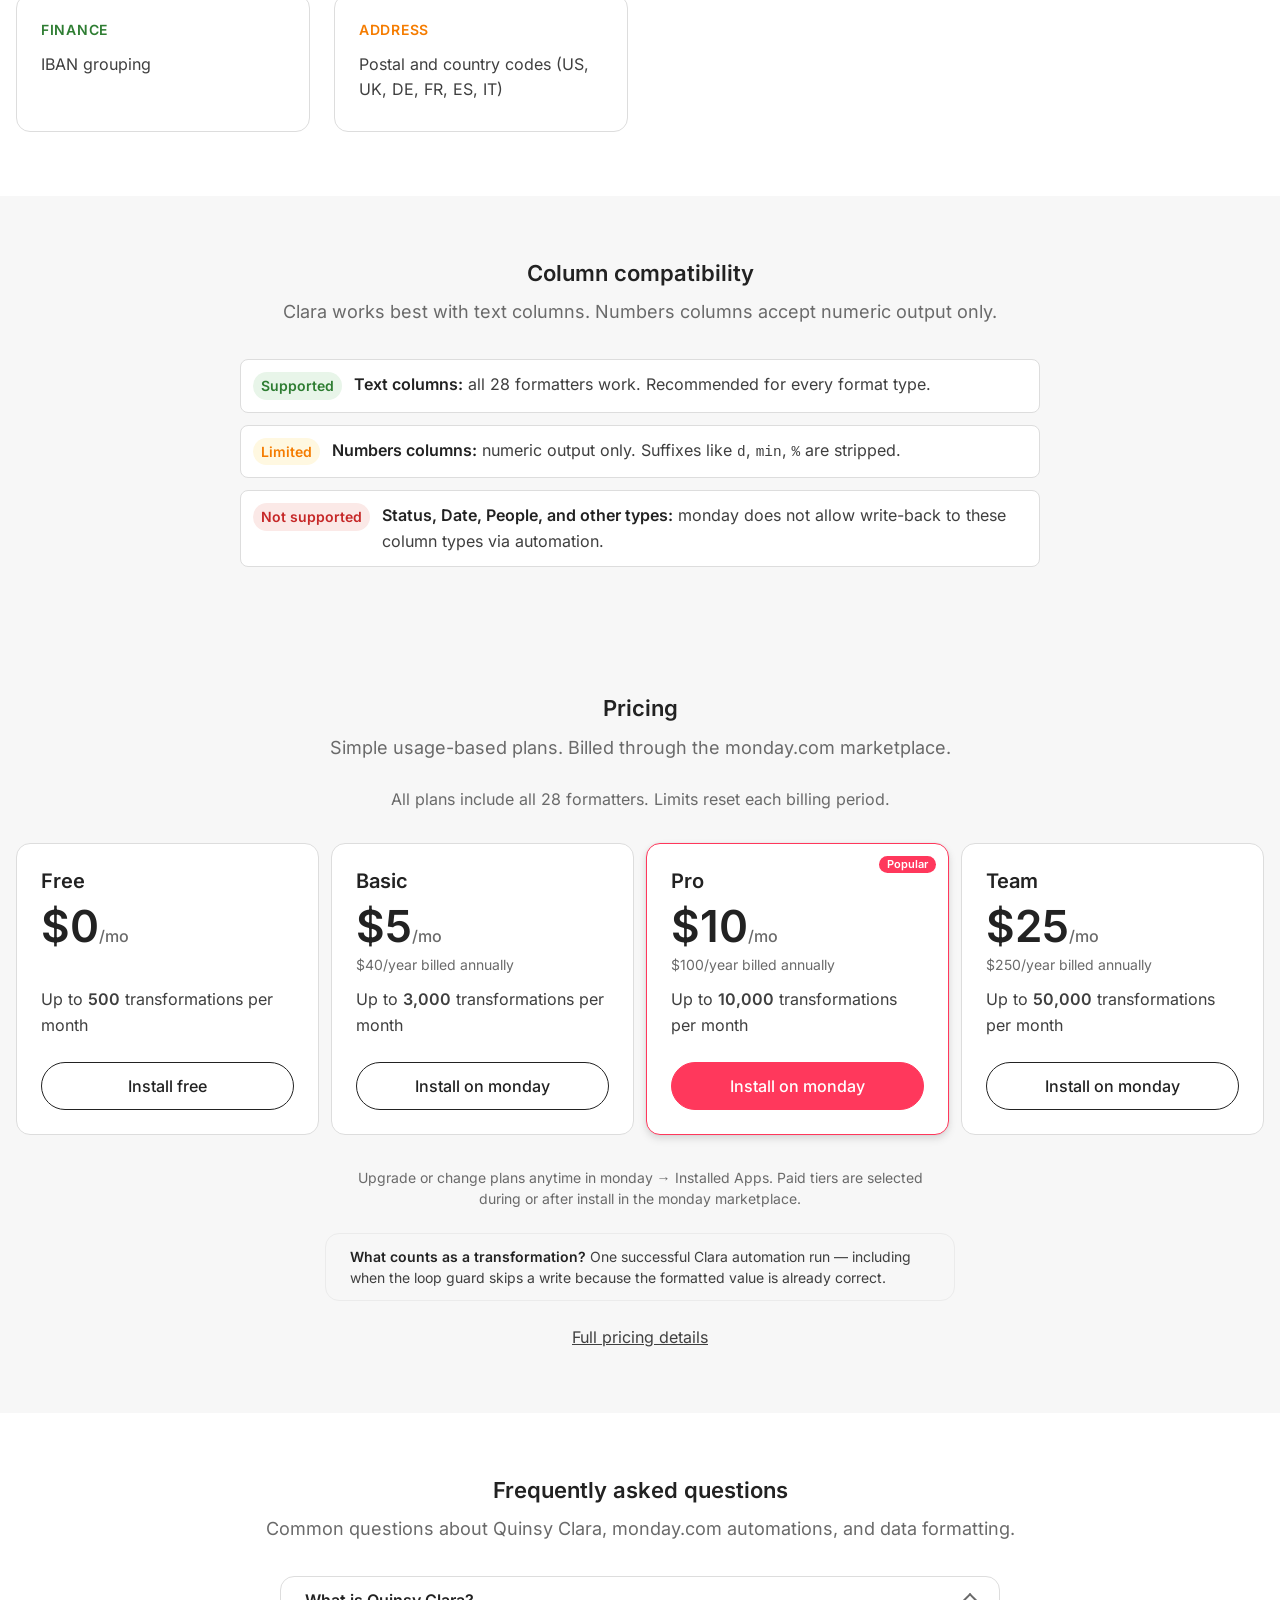
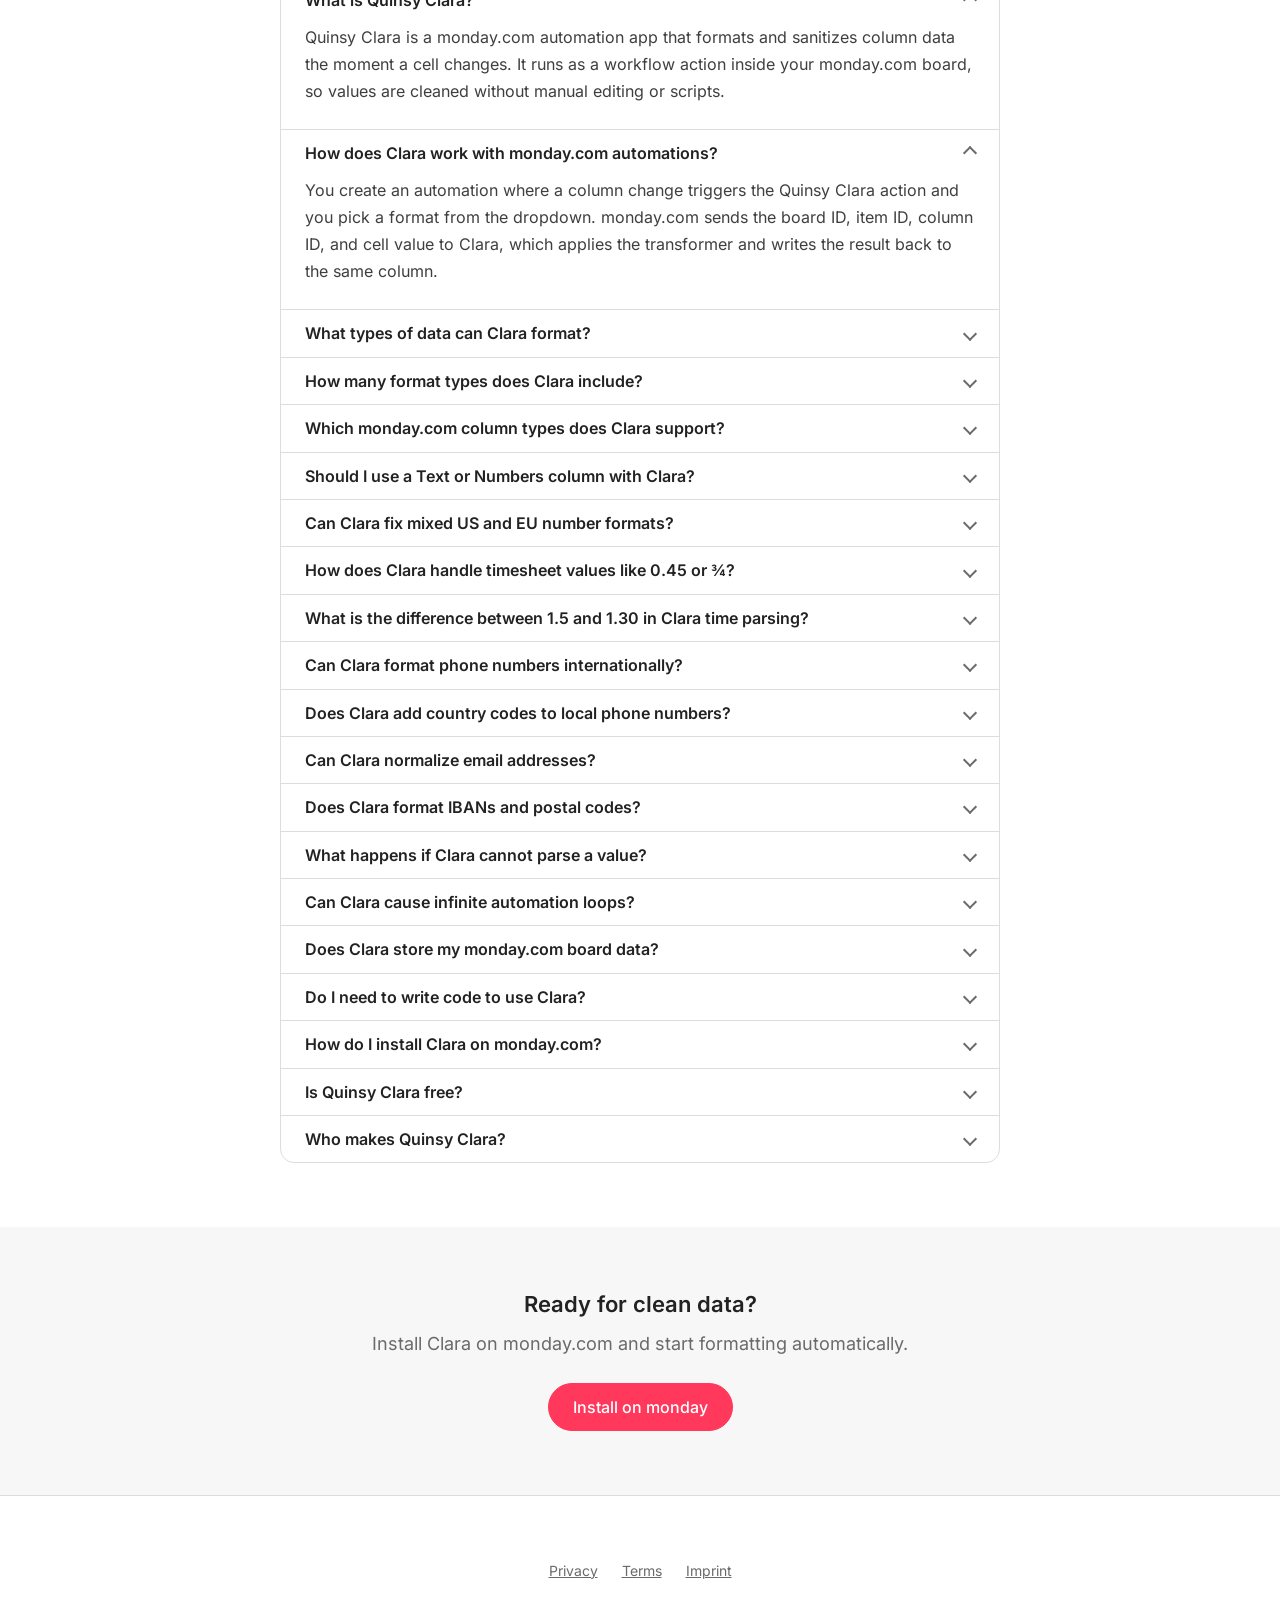
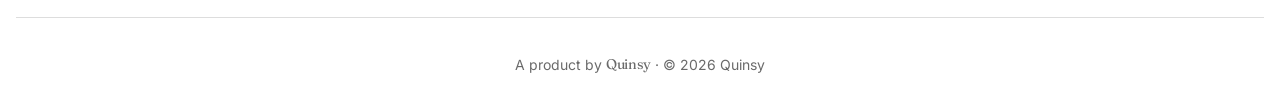
==== commit 0d130bd4: "Remove draft legal banners and pre-launch placeholder copy." ====
--- a/index.html
+++ b/index.html
@@ -21,7 +21,7 @@
           "highPrice": "25",
           "priceCurrency": "USD",
           "offerCount": "4",
-          "availability": "https://schema.org/PreOrder"
+          "availability": "https://schema.org/InStock"
         },
         "creator": {
           "@type": "Organization",
@@ -173,7 +173,7 @@
             "name": "How do I install Clara on monday.com?",
             "acceptedAnswer": {
               "@type": "Answer",
-              "text": "Install Quinsy Clara from the monday.com marketplace and add it as an action in your automation recipes. The marketplace listing is currently in review; check monday.com for availability."
+              "text": "Click Install on monday on this site or install Quinsy Clara from the monday.com marketplace, then add Clara as an action in your board automations."
             }
           },
           {
@@ -260,7 +260,6 @@
           <a href="#install" class="btn btn--primary clara-install">Install on monday</a>
           <a href="#features" class="btn btn--secondary">See features</a>
         </div>
-        <p class="hero__note">Marketplace listing coming soon. (in review)</p>
       </div>
     </section>
 
@@ -696,7 +695,7 @@
           <details class="faq-item">
             <summary class="faq-item__question">How do I install Clara on monday.com?</summary>
             <div class="faq-item__answer">
-              <p>Install Quinsy Clara from the monday.com marketplace and add it as an action in your automation recipes. The marketplace listing is currently in review; check monday.com for availability.</p>
+              <p>Click <strong>Install on monday</strong> on this page, or find Quinsy Clara in the monday.com marketplace. Then add Clara as an action in your board automations and pick a format from the dropdown.</p>
             </div>
           </details>
           <details class="faq-item">
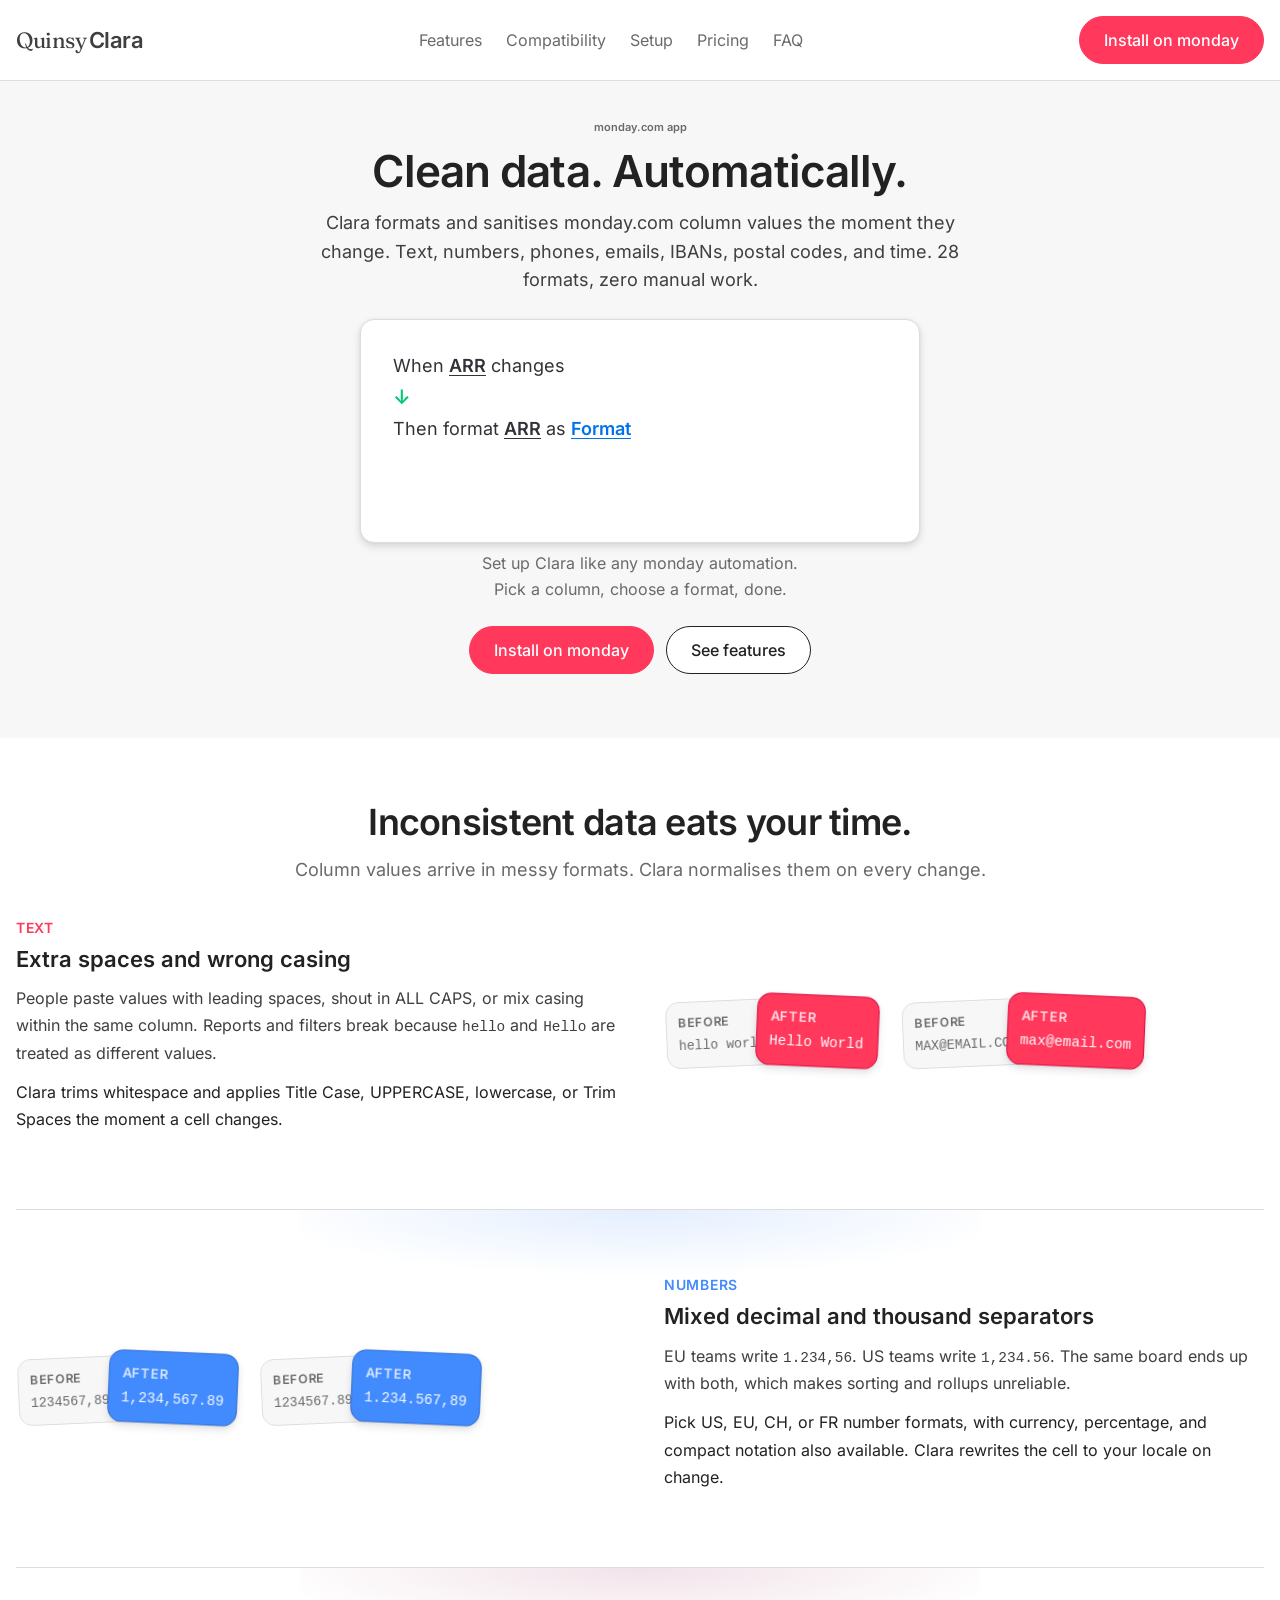
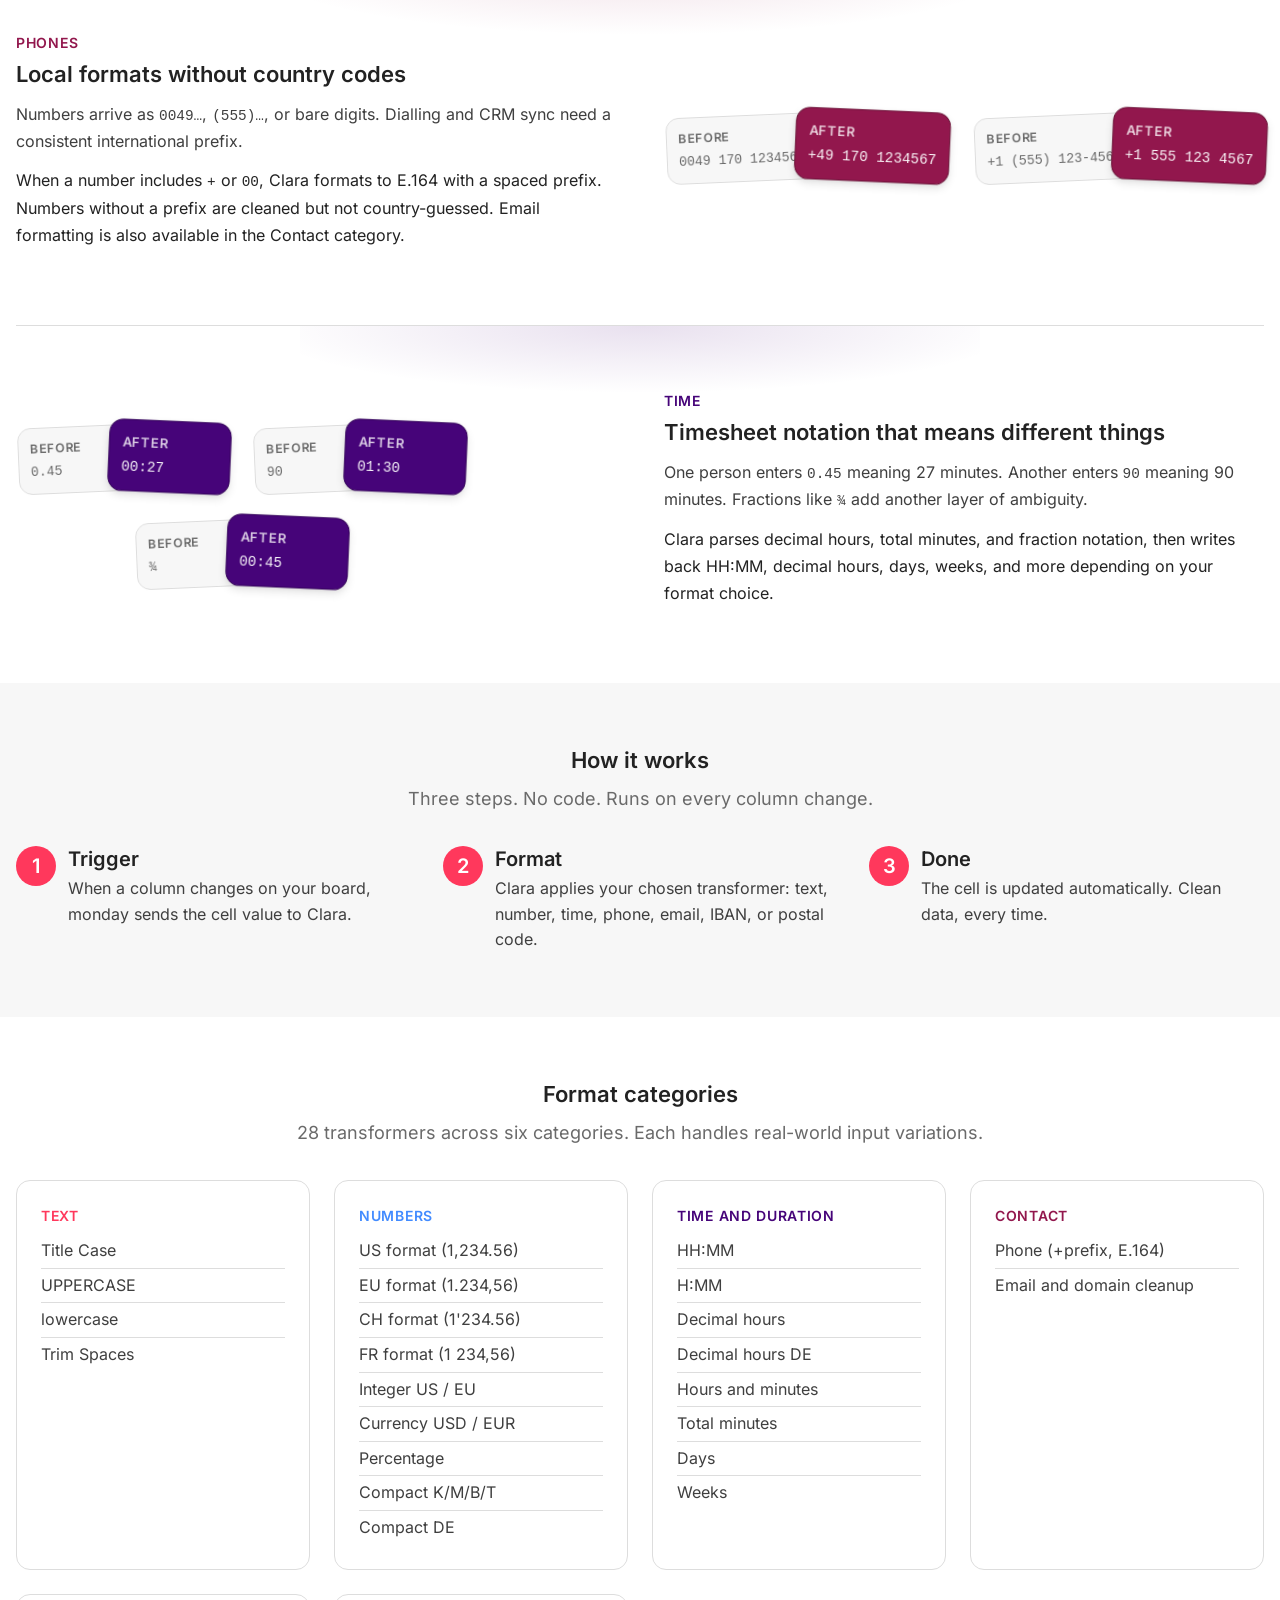
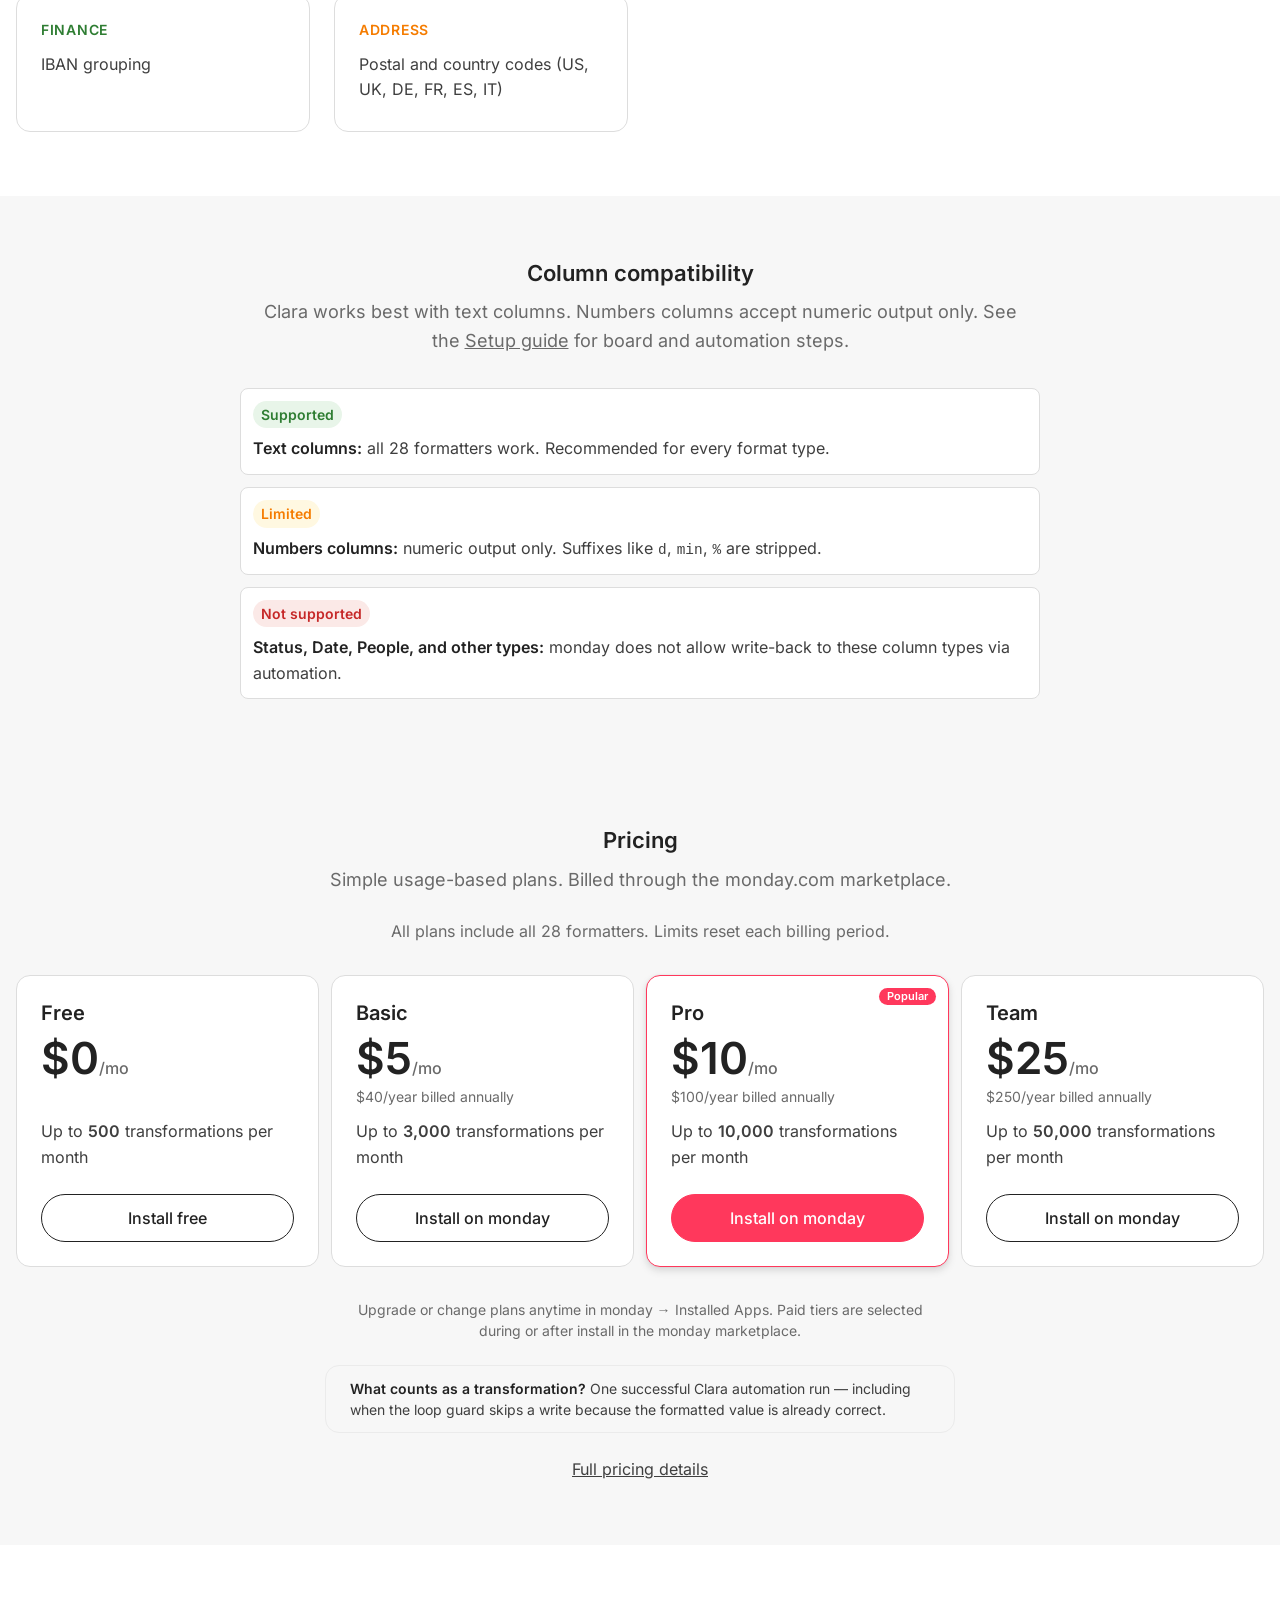
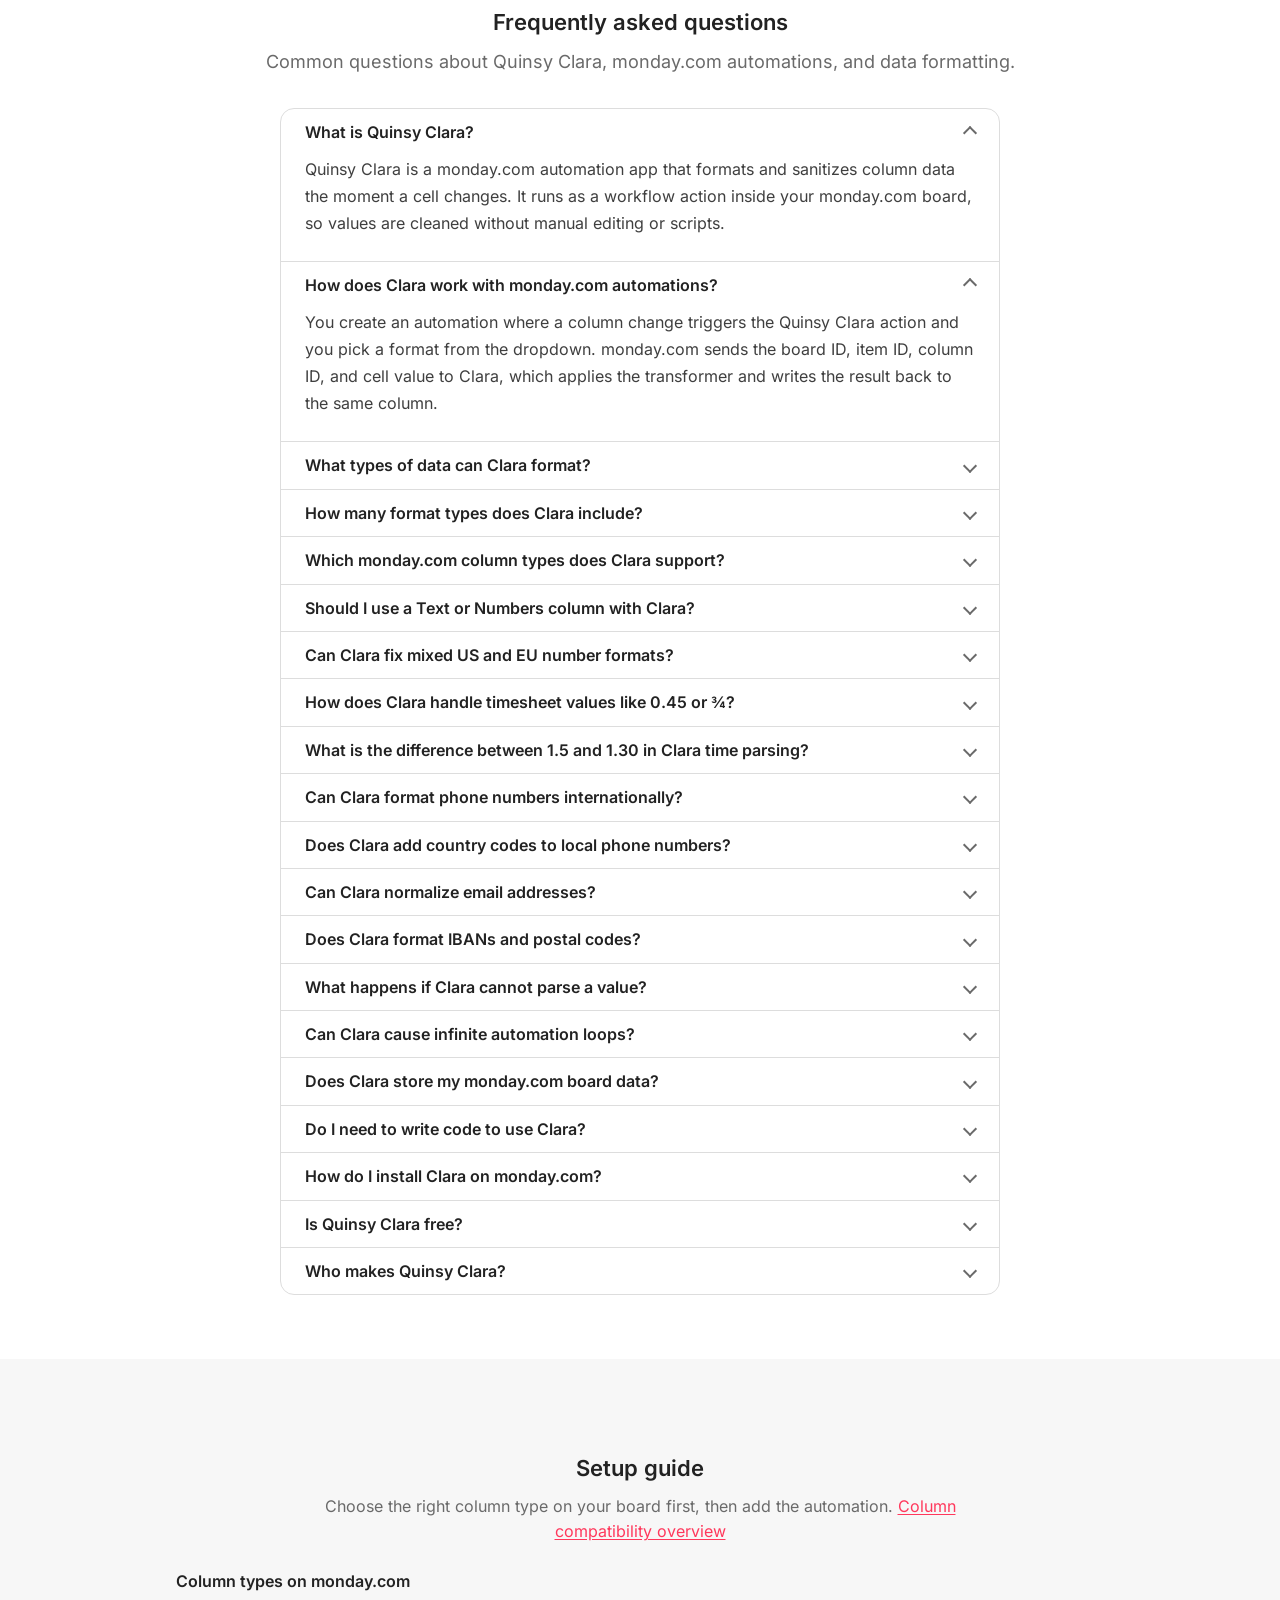
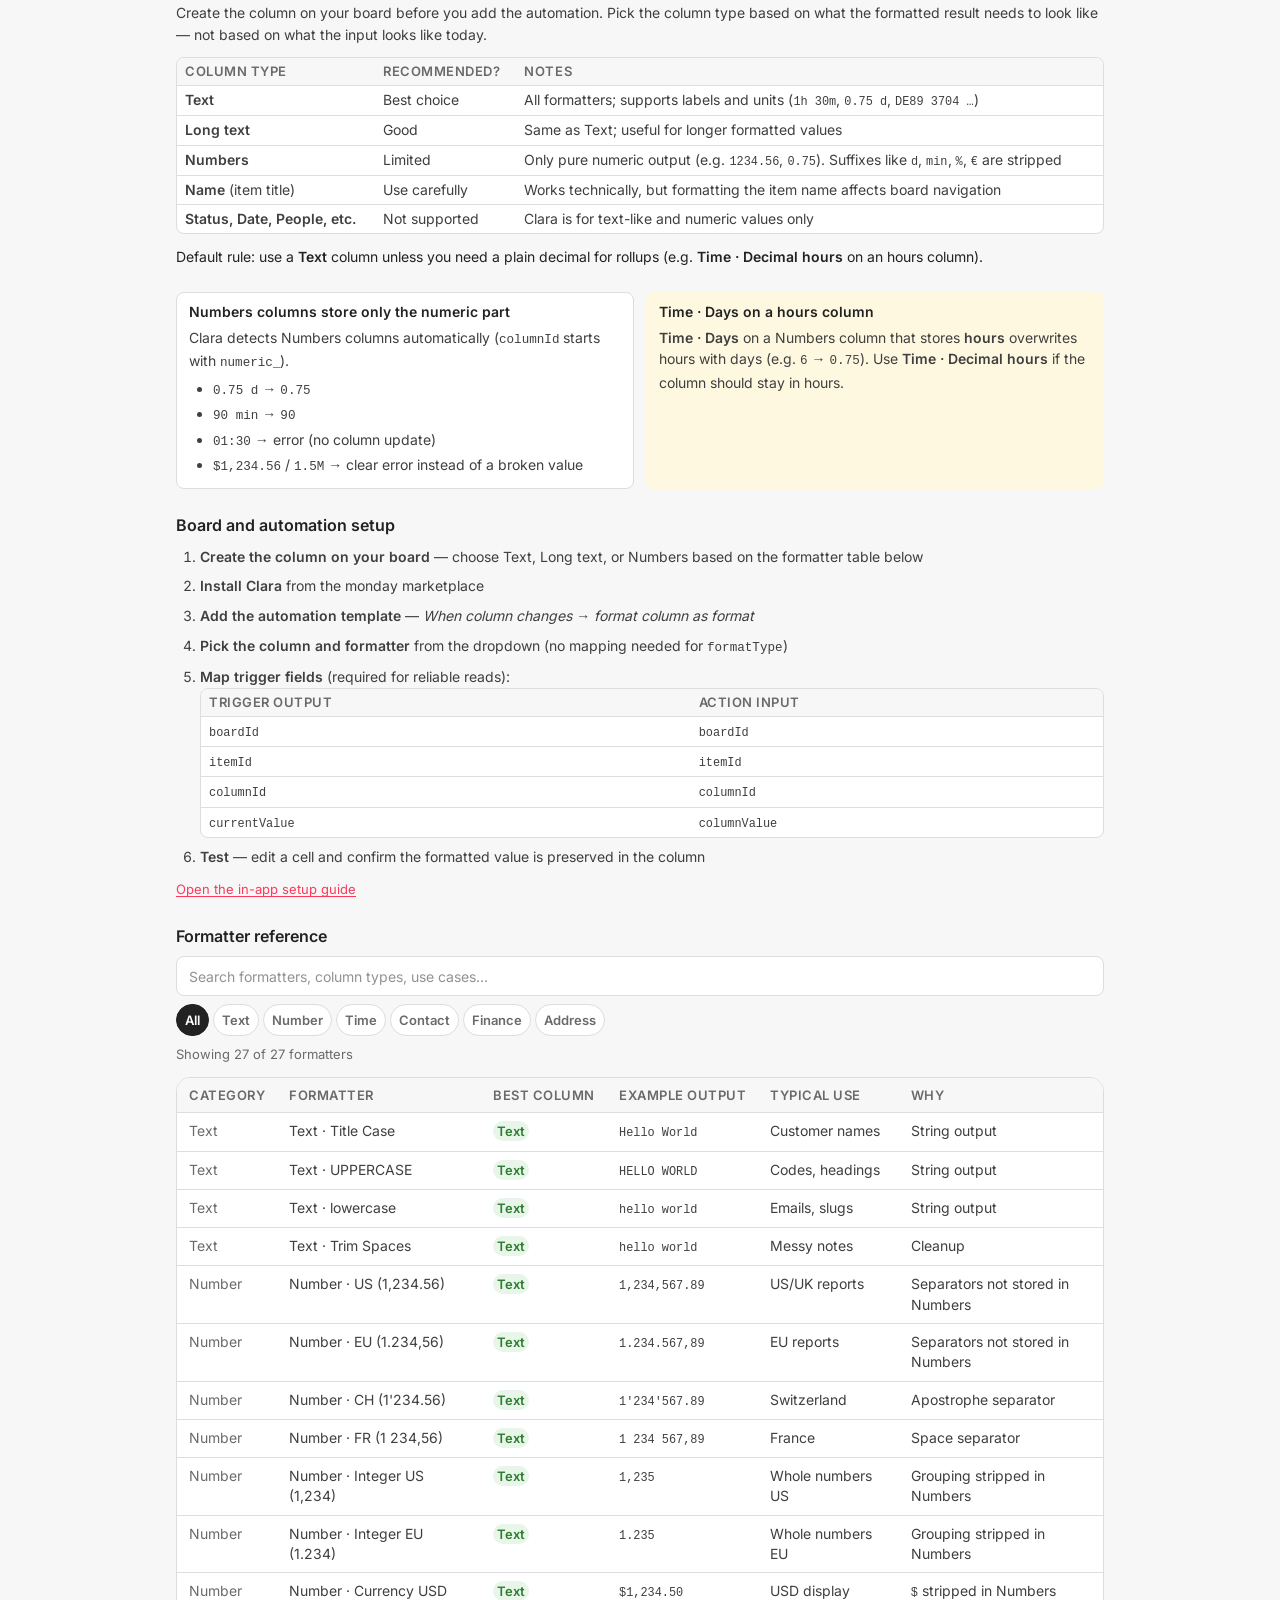
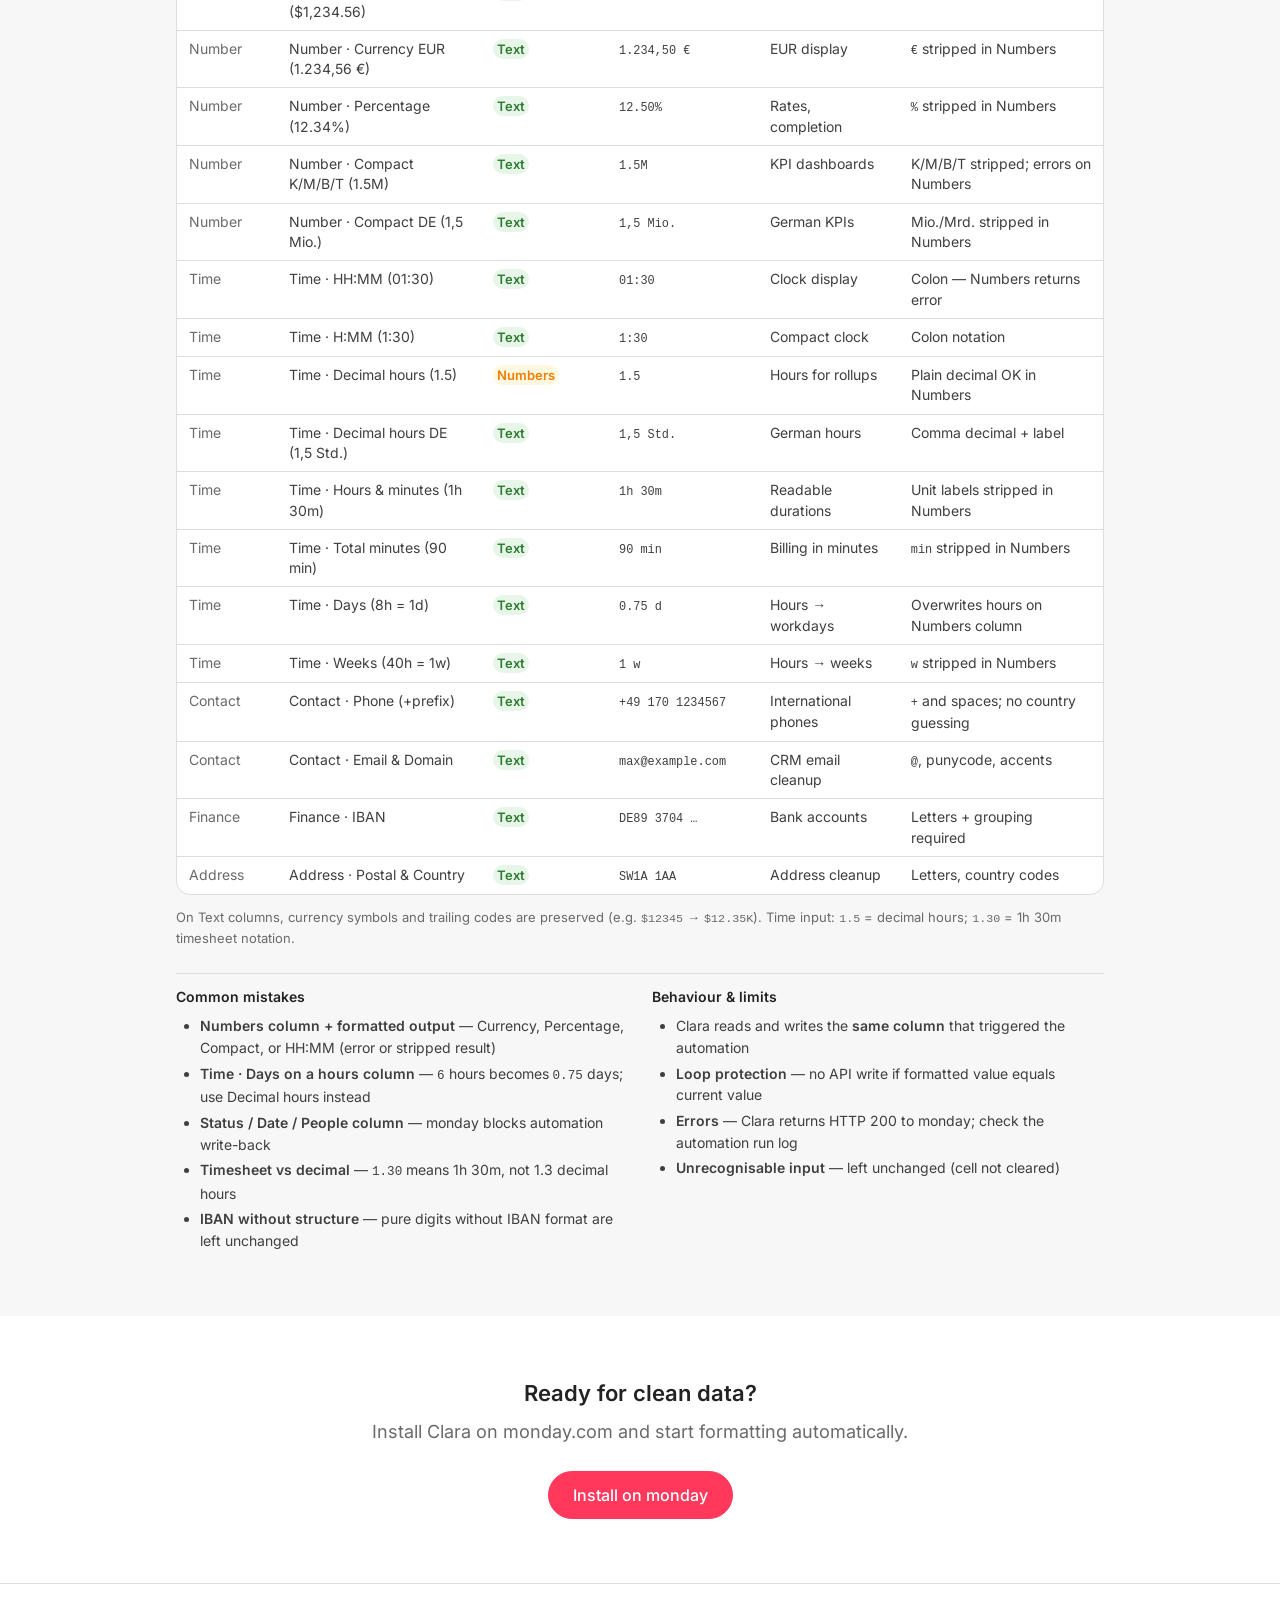
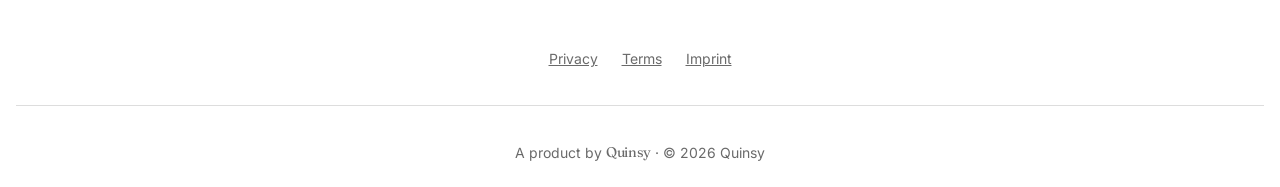
==== commit f9fdebe3: "Add searchable Setup guide with formatter column reference. Introduce a compact setup section below " ====
--- a/index.html
+++ b/index.html
@@ -213,6 +213,7 @@
       <nav class="site-header__nav" aria-label="Main navigation">
         <a href="#features" class="link--muted">Features</a>
         <a href="#compatibility" class="link--muted">Compatibility</a>
+        <a href="#setup" class="link--muted">Setup</a>
         <a href="#pricing" class="link--muted">Pricing</a>
         <a href="#faq" class="link--muted">FAQ</a>
       </nav>
@@ -509,7 +510,7 @@
       <div class="container">
         <header id="compatibility">
           <h2 id="compat-title" class="section__title">Column compatibility</h2>
-          <p class="section__lead">Clara works best with text columns. Numbers columns accept numeric output only.</p>
+          <p class="section__lead">Clara works best with text columns. Numbers columns accept numeric output only. See the <a href="#setup">Setup guide</a> for board and automation steps.</p>
         </header>
         <div class="column-compat">
           <div class="compat-list">
@@ -714,7 +715,384 @@
       </div>
     </section>
 
-    <section class="section section--alt" aria-labelledby="cta-title">
+    <section class="section section--alt" id="setup" aria-labelledby="setup-title">
+      <div class="container setup-guide">
+        <header>
+          <h2 id="setup-title" class="section__title">Setup guide</h2>
+          <p class="section__lead">Choose the right column type on your board first, then add the automation. <a href="#compatibility">Column compatibility overview</a></p>
+        </header>
+
+        <div class="setup-block">
+          <h3 class="setup-block__title">Column types on monday.com</h3>
+          <p class="setup-block__lead">Create the column on your board before you add the automation. Pick the column type based on what the formatted result needs to look like — not based on what the input looks like today.</p>
+          <div class="setup-table-wrap">
+            <table class="setup-table setup-table--compact">
+              <thead>
+                <tr>
+                  <th scope="col">Column type</th>
+                  <th scope="col">Recommended?</th>
+                  <th scope="col">Notes</th>
+                </tr>
+              </thead>
+              <tbody>
+                <tr>
+                  <td><strong>Text</strong></td>
+                  <td>Best choice</td>
+                  <td>All formatters; supports labels and units (<code>1h 30m</code>, <code>0.75 d</code>, <code>DE89 3704 …</code>)</td>
+                </tr>
+                <tr>
+                  <td><strong>Long text</strong></td>
+                  <td>Good</td>
+                  <td>Same as Text; useful for longer formatted values</td>
+                </tr>
+                <tr>
+                  <td><strong>Numbers</strong></td>
+                  <td>Limited</td>
+                  <td>Only pure numeric output (e.g. <code>1234.56</code>, <code>0.75</code>). Suffixes like <code>d</code>, <code>min</code>, <code>%</code>, <code>€</code> are stripped</td>
+                </tr>
+                <tr>
+                  <td><strong>Name</strong> (item title)</td>
+                  <td>Use carefully</td>
+                  <td>Works technically, but formatting the item name affects board navigation</td>
+                </tr>
+                <tr>
+                  <td><strong>Status, Date, People, etc.</strong></td>
+                  <td>Not supported</td>
+                  <td>Clara is for text-like and numeric values only</td>
+                </tr>
+              </tbody>
+            </table>
+          </div>
+          <p class="setup-rule">Default rule: use a <strong>Text</strong> column unless you need a plain decimal for rollups (e.g. <strong>Time · Decimal hours</strong> on an hours column).</p>
+        </div>
+
+        <div class="setup-callouts">
+          <div class="setup-callout setup-callout--compact">
+            <p class="setup-callout__title">Numbers columns store only the numeric part</p>
+            <p>Clara detects Numbers columns automatically (<code>columnId</code> starts with <code>numeric_</code>).</p>
+            <ul>
+              <li><code>0.75 d</code> → <code>0.75</code></li>
+              <li><code>90 min</code> → <code>90</code></li>
+              <li><code>01:30</code> → error (no column update)</li>
+              <li><code>$1,234.56</code> / <code>1.5M</code> → clear error instead of a broken value</li>
+            </ul>
+          </div>
+          <div class="setup-callout setup-callout--compact setup-callout--warning">
+            <p class="setup-callout__title">Time · Days on a hours column</p>
+            <p><strong>Time · Days</strong> on a Numbers column that stores <strong>hours</strong> overwrites hours with days (e.g. <code>6</code> → <code>0.75</code>). Use <strong>Time · Decimal hours</strong> if the column should stay in hours.</p>
+          </div>
+        </div>
+
+        <div class="setup-block">
+          <h3 class="setup-block__title">Board and automation setup</h3>
+          <ol class="setup-steps">
+            <li><strong>Create the column on your board</strong> — choose Text, Long text, or Numbers based on the formatter table below</li>
+            <li><strong>Install Clara</strong> from the monday marketplace</li>
+            <li><strong>Add the automation template</strong> — <em>When column changes → format column as format</em></li>
+            <li><strong>Pick the column and formatter</strong> from the dropdown (no mapping needed for <code>formatType</code>)</li>
+            <li>
+              <strong>Map trigger fields</strong> (required for reliable reads):
+              <div class="setup-table-wrap">
+                <table class="setup-table setup-table--compact">
+                  <thead>
+                    <tr>
+                      <th scope="col">Trigger output</th>
+                      <th scope="col">Action input</th>
+                    </tr>
+                  </thead>
+                  <tbody>
+                    <tr><td><code>boardId</code></td><td><code>boardId</code></td></tr>
+                    <tr><td><code>itemId</code></td><td><code>itemId</code></td></tr>
+                    <tr><td><code>columnId</code></td><td><code>columnId</code></td></tr>
+                    <tr><td><code>currentValue</code></td><td><code>columnValue</code></td></tr>
+                  </tbody>
+                </table>
+              </div>
+            </li>
+            <li><strong>Test</strong> — edit a cell and confirm the formatted value is preserved in the column</li>
+          </ol>
+          <p class="setup-block__note"><a href="/how-to/">Open the in-app setup guide</a></p>
+        </div>
+
+        <div class="setup-block">
+          <h3 class="setup-block__title">Formatter reference</h3>
+          <div class="setup-toolbar">
+            <label class="setup-search">
+              <span class="visually-hidden">Search formatters</span>
+              <input type="search" class="setup-search__input" placeholder="Search formatters, column types, use cases…" data-setup-search autocomplete="off">
+            </label>
+            <div class="setup-filters" role="group" aria-label="Filter by category">
+              <button type="button" class="setup-filter is-active" data-setup-category="all">All</button>
+              <button type="button" class="setup-filter" data-setup-category="text">Text</button>
+              <button type="button" class="setup-filter" data-setup-category="number">Number</button>
+              <button type="button" class="setup-filter" data-setup-category="time">Time</button>
+              <button type="button" class="setup-filter" data-setup-category="contact">Contact</button>
+              <button type="button" class="setup-filter" data-setup-category="finance">Finance</button>
+              <button type="button" class="setup-filter" data-setup-category="address">Address</button>
+            </div>
+            <p class="setup-results" data-setup-results aria-live="polite">Showing 27 of 27 formatters</p>
+          </div>
+          <div class="setup-table-wrap setup-table-wrap--main">
+            <table class="setup-table">
+              <thead>
+                <tr>
+                  <th scope="col">Category</th>
+                  <th scope="col">Formatter</th>
+                  <th scope="col">Best column</th>
+                  <th scope="col">Example output</th>
+                  <th scope="col">Typical use</th>
+                  <th scope="col">Why</th>
+                </tr>
+              </thead>
+              <tbody>
+                <tr data-setup-row data-category="text">
+                  <td><span class="setup-table__category">Text</span></td>
+                  <td>Text · Title Case</td>
+                  <td><span class="compat-list__status compat-list__status--supported">Text</span></td>
+                  <td><code>Hello World</code></td>
+                  <td>Customer names</td>
+                  <td>String output</td>
+                </tr>
+                <tr data-setup-row data-category="text">
+                  <td><span class="setup-table__category">Text</span></td>
+                  <td>Text · UPPERCASE</td>
+                  <td><span class="compat-list__status compat-list__status--supported">Text</span></td>
+                  <td><code>HELLO WORLD</code></td>
+                  <td>Codes, headings</td>
+                  <td>String output</td>
+                </tr>
+                <tr data-setup-row data-category="text">
+                  <td><span class="setup-table__category">Text</span></td>
+                  <td>Text · lowercase</td>
+                  <td><span class="compat-list__status compat-list__status--supported">Text</span></td>
+                  <td><code>hello world</code></td>
+                  <td>Emails, slugs</td>
+                  <td>String output</td>
+                </tr>
+                <tr data-setup-row data-category="text">
+                  <td><span class="setup-table__category">Text</span></td>
+                  <td>Text · Trim Spaces</td>
+                  <td><span class="compat-list__status compat-list__status--supported">Text</span></td>
+                  <td><code>hello world</code></td>
+                  <td>Messy notes</td>
+                  <td>Cleanup</td>
+                </tr>
+                <tr data-setup-row data-category="number">
+                  <td><span class="setup-table__category">Number</span></td>
+                  <td>Number · US (1,234.56)</td>
+                  <td><span class="compat-list__status compat-list__status--supported">Text</span></td>
+                  <td><code>1,234,567.89</code></td>
+                  <td>US/UK reports</td>
+                  <td>Separators not stored in Numbers</td>
+                </tr>
+                <tr data-setup-row data-category="number">
+                  <td><span class="setup-table__category">Number</span></td>
+                  <td>Number · EU (1.234,56)</td>
+                  <td><span class="compat-list__status compat-list__status--supported">Text</span></td>
+                  <td><code>1.234.567,89</code></td>
+                  <td>EU reports</td>
+                  <td>Separators not stored in Numbers</td>
+                </tr>
+                <tr data-setup-row data-category="number">
+                  <td><span class="setup-table__category">Number</span></td>
+                  <td>Number · CH (1'234.56)</td>
+                  <td><span class="compat-list__status compat-list__status--supported">Text</span></td>
+                  <td><code>1'234'567.89</code></td>
+                  <td>Switzerland</td>
+                  <td>Apostrophe separator</td>
+                </tr>
+                <tr data-setup-row data-category="number">
+                  <td><span class="setup-table__category">Number</span></td>
+                  <td>Number · FR (1 234,56)</td>
+                  <td><span class="compat-list__status compat-list__status--supported">Text</span></td>
+                  <td><code>1 234 567,89</code></td>
+                  <td>France</td>
+                  <td>Space separator</td>
+                </tr>
+                <tr data-setup-row data-category="number">
+                  <td><span class="setup-table__category">Number</span></td>
+                  <td>Number · Integer US (1,234)</td>
+                  <td><span class="compat-list__status compat-list__status--supported">Text</span></td>
+                  <td><code>1,235</code></td>
+                  <td>Whole numbers US</td>
+                  <td>Grouping stripped in Numbers</td>
+                </tr>
+                <tr data-setup-row data-category="number">
+                  <td><span class="setup-table__category">Number</span></td>
+                  <td>Number · Integer EU (1.234)</td>
+                  <td><span class="compat-list__status compat-list__status--supported">Text</span></td>
+                  <td><code>1.235</code></td>
+                  <td>Whole numbers EU</td>
+                  <td>Grouping stripped in Numbers</td>
+                </tr>
+                <tr data-setup-row data-category="number">
+                  <td><span class="setup-table__category">Number</span></td>
+                  <td>Number · Currency USD ($1,234.56)</td>
+                  <td><span class="compat-list__status compat-list__status--supported">Text</span></td>
+                  <td><code>$1,234.50</code></td>
+                  <td>USD display</td>
+                  <td><code>$</code> stripped in Numbers</td>
+                </tr>
+                <tr data-setup-row data-category="number">
+                  <td><span class="setup-table__category">Number</span></td>
+                  <td>Number · Currency EUR (1.234,56 €)</td>
+                  <td><span class="compat-list__status compat-list__status--supported">Text</span></td>
+                  <td><code>1.234,50 €</code></td>
+                  <td>EUR display</td>
+                  <td><code>€</code> stripped in Numbers</td>
+                </tr>
+                <tr data-setup-row data-category="number">
+                  <td><span class="setup-table__category">Number</span></td>
+                  <td>Number · Percentage (12.34%)</td>
+                  <td><span class="compat-list__status compat-list__status--supported">Text</span></td>
+                  <td><code>12.50%</code></td>
+                  <td>Rates, completion</td>
+                  <td><code>%</code> stripped in Numbers</td>
+                </tr>
+                <tr data-setup-row data-category="number">
+                  <td><span class="setup-table__category">Number</span></td>
+                  <td>Number · Compact K/M/B/T (1.5M)</td>
+                  <td><span class="compat-list__status compat-list__status--supported">Text</span></td>
+                  <td><code>1.5M</code></td>
+                  <td>KPI dashboards</td>
+                  <td>K/M/B/T stripped; errors on Numbers</td>
+                </tr>
+                <tr data-setup-row data-category="number">
+                  <td><span class="setup-table__category">Number</span></td>
+                  <td>Number · Compact DE (1,5 Mio.)</td>
+                  <td><span class="compat-list__status compat-list__status--supported">Text</span></td>
+                  <td><code>1,5 Mio.</code></td>
+                  <td>German KPIs</td>
+                  <td>Mio./Mrd. stripped in Numbers</td>
+                </tr>
+                <tr data-setup-row data-category="time">
+                  <td><span class="setup-table__category">Time</span></td>
+                  <td>Time · HH:MM (01:30)</td>
+                  <td><span class="compat-list__status compat-list__status--supported">Text</span></td>
+                  <td><code>01:30</code></td>
+                  <td>Clock display</td>
+                  <td>Colon — Numbers returns error</td>
+                </tr>
+                <tr data-setup-row data-category="time">
+                  <td><span class="setup-table__category">Time</span></td>
+                  <td>Time · H:MM (1:30)</td>
+                  <td><span class="compat-list__status compat-list__status--supported">Text</span></td>
+                  <td><code>1:30</code></td>
+                  <td>Compact clock</td>
+                  <td>Colon notation</td>
+                </tr>
+                <tr data-setup-row data-category="time">
+                  <td><span class="setup-table__category">Time</span></td>
+                  <td>Time · Decimal hours (1.5)</td>
+                  <td><span class="compat-list__status compat-list__status--limited">Numbers</span></td>
+                  <td><code>1.5</code></td>
+                  <td>Hours for rollups</td>
+                  <td>Plain decimal OK in Numbers</td>
+                </tr>
+                <tr data-setup-row data-category="time">
+                  <td><span class="setup-table__category">Time</span></td>
+                  <td>Time · Decimal hours DE (1,5 Std.)</td>
+                  <td><span class="compat-list__status compat-list__status--supported">Text</span></td>
+                  <td><code>1,5 Std.</code></td>
+                  <td>German hours</td>
+                  <td>Comma decimal + label</td>
+                </tr>
+                <tr data-setup-row data-category="time">
+                  <td><span class="setup-table__category">Time</span></td>
+                  <td>Time · Hours &amp; minutes (1h 30m)</td>
+                  <td><span class="compat-list__status compat-list__status--supported">Text</span></td>
+                  <td><code>1h 30m</code></td>
+                  <td>Readable durations</td>
+                  <td>Unit labels stripped in Numbers</td>
+                </tr>
+                <tr data-setup-row data-category="time">
+                  <td><span class="setup-table__category">Time</span></td>
+                  <td>Time · Total minutes (90 min)</td>
+                  <td><span class="compat-list__status compat-list__status--supported">Text</span></td>
+                  <td><code>90 min</code></td>
+                  <td>Billing in minutes</td>
+                  <td><code>min</code> stripped in Numbers</td>
+                </tr>
+                <tr data-setup-row data-category="time">
+                  <td><span class="setup-table__category">Time</span></td>
+                  <td>Time · Days (8h = 1d)</td>
+                  <td><span class="compat-list__status compat-list__status--supported">Text</span></td>
+                  <td><code>0.75 d</code></td>
+                  <td>Hours → workdays</td>
+                  <td>Overwrites hours on Numbers column</td>
+                </tr>
+                <tr data-setup-row data-category="time">
+                  <td><span class="setup-table__category">Time</span></td>
+                  <td>Time · Weeks (40h = 1w)</td>
+                  <td><span class="compat-list__status compat-list__status--supported">Text</span></td>
+                  <td><code>1 w</code></td>
+                  <td>Hours → weeks</td>
+                  <td><code>w</code> stripped in Numbers</td>
+                </tr>
+                <tr data-setup-row data-category="contact">
+                  <td><span class="setup-table__category">Contact</span></td>
+                  <td>Contact · Phone (+prefix)</td>
+                  <td><span class="compat-list__status compat-list__status--supported">Text</span></td>
+                  <td><code>+49 170 1234567</code></td>
+                  <td>International phones</td>
+                  <td><code>+</code> and spaces; no country guessing</td>
+                </tr>
+                <tr data-setup-row data-category="contact">
+                  <td><span class="setup-table__category">Contact</span></td>
+                  <td>Contact · Email &amp; Domain</td>
+                  <td><span class="compat-list__status compat-list__status--supported">Text</span></td>
+                  <td><code>max@example.com</code></td>
+                  <td>CRM email cleanup</td>
+                  <td><code>@</code>, punycode, accents</td>
+                </tr>
+                <tr data-setup-row data-category="finance">
+                  <td><span class="setup-table__category">Finance</span></td>
+                  <td>Finance · IBAN</td>
+                  <td><span class="compat-list__status compat-list__status--supported">Text</span></td>
+                  <td><code>DE89 3704 …</code></td>
+                  <td>Bank accounts</td>
+                  <td>Letters + grouping required</td>
+                </tr>
+                <tr data-setup-row data-category="address">
+                  <td><span class="setup-table__category">Address</span></td>
+                  <td>Address · Postal &amp; Country</td>
+                  <td><span class="compat-list__status compat-list__status--supported">Text</span></td>
+                  <td><code>SW1A 1AA</code></td>
+                  <td>Address cleanup</td>
+                  <td>Letters, country codes</td>
+                </tr>
+              </tbody>
+            </table>
+          </div>
+          <p class="setup-empty" hidden data-setup-empty>No formatters match your search.</p>
+          <p class="setup-block__note">On Text columns, currency symbols and trailing codes are preserved (e.g. <code>$12345</code> → <code>$12.35K</code>). Time input: <code>1.5</code> = decimal hours; <code>1.30</code> = 1h 30m timesheet notation.</p>
+        </div>
+
+        <div class="setup-footer">
+          <div class="setup-footer__col">
+            <h3 class="setup-footer__title">Common mistakes</h3>
+            <ul>
+              <li><strong>Numbers column + formatted output</strong> — Currency, Percentage, Compact, or HH:MM (error or stripped result)</li>
+              <li><strong>Time · Days on a hours column</strong> — <code>6</code> hours becomes <code>0.75</code> days; use Decimal hours instead</li>
+              <li><strong>Status / Date / People column</strong> — monday blocks automation write-back</li>
+              <li><strong>Timesheet vs decimal</strong> — <code>1.30</code> means 1h 30m, not 1.3 decimal hours</li>
+              <li><strong>IBAN without structure</strong> — pure digits without IBAN format are left unchanged</li>
+            </ul>
+          </div>
+          <div class="setup-footer__col">
+            <h3 class="setup-footer__title">Behaviour &amp; limits</h3>
+            <ul>
+              <li>Clara reads and writes the <strong>same column</strong> that triggered the automation</li>
+              <li><strong>Loop protection</strong> — no API write if formatted value equals current value</li>
+              <li><strong>Errors</strong> — Clara returns HTTP 200 to monday; check the automation run log</li>
+              <li><strong>Unrecognisable input</strong> — left unchanged (cell not cleared)</li>
+            </ul>
+          </div>
+        </div>
+      </div>
+    </section>
+
+    <section class="section" aria-labelledby="cta-title">
       <div class="container text-center">
         <h2 id="cta-title" class="section__title">Ready for clean data?</h2>
         <p class="section__lead">Install Clara on monday.com and start formatting automatically.</p>
@@ -747,5 +1125,6 @@
   <script src="/js/monday-install.js"></script>
   <script src="/js/automation-demo.js" defer></script>
   <script src="/js/example-cards.js" defer></script>
+  <script src="/js/setup-guide.js" defer></script>
 </body>
 </html>
--- a/shared/css/components.css
+++ b/shared/css/components.css
@@ -311,8 +311,9 @@
 
 .compat-list__item {
   display: flex;
+  flex-direction: column;
   align-items: flex-start;
-  gap: var(--space-md);
+  gap: var(--space-sm);
   padding: var(--space-md);
   background-color: var(--color-surface);
   border: 1px solid var(--color-border);
@@ -961,7 +962,9 @@
 
   .example-card--after {
     margin-left: 0;
-    margin-top: -20px;
+    margin-top: var(--space-md);
+    align-self: flex-end;
+    width: calc(100% - var(--space-lg));
   }
 
   .example-card--before {
@@ -1081,6 +1084,304 @@
 .column-compat {
   max-width: 800px;
   margin: var(--space-xl) auto 0;
+}
+
+/* ===================== SETUP GUIDE ===================== */
+.setup-guide {
+  max-width: 960px;
+  margin: var(--space-xl) auto 0;
+  font-size: var(--text-sm);
+  line-height: 1.55;
+  color: var(--color-body);
+}
+
+.setup-guide .section__lead {
+  font-size: var(--text-body);
+}
+
+.setup-guide .section__lead a {
+  color: var(--color-primary);
+  text-decoration: underline;
+  text-underline-offset: 2px;
+}
+
+.setup-block + .setup-block,
+.setup-callouts + .setup-block,
+.setup-block + .setup-callouts,
+.setup-block + .setup-footer {
+  margin-top: var(--space-lg);
+}
+
+.setup-block__title {
+  font-size: var(--text-body);
+  font-weight: 600;
+  color: var(--color-ink);
+  margin: 0 0 var(--space-sm);
+}
+
+.setup-block__lead {
+  margin: 0 0 var(--space-md);
+}
+
+.setup-block__note {
+  margin: var(--space-md) 0 0;
+  color: var(--color-muted);
+  font-size: var(--text-xs);
+}
+
+.setup-block__note a {
+  color: var(--color-primary);
+  text-decoration: underline;
+  text-underline-offset: 2px;
+}
+
+.setup-rule {
+  margin: var(--space-md) 0 0;
+  color: var(--color-ink);
+}
+
+.setup-callouts {
+  display: grid;
+  gap: var(--space-md);
+}
+
+@media (min-width: 768px) {
+  .setup-callouts {
+    grid-template-columns: 1fr 1fr;
+  }
+}
+
+.setup-callout {
+  padding: var(--space-sm) var(--space-md);
+  background-color: var(--color-surface);
+  border: 1px solid var(--color-border);
+  border-radius: var(--radius-sm);
+}
+
+.setup-callout--warning {
+  background-color: var(--color-warning-bg);
+  border-color: transparent;
+}
+
+.setup-callout__title {
+  font-weight: 600;
+  color: var(--color-ink);
+  margin: 0 0 var(--space-xs);
+}
+
+.setup-callout p {
+  margin: 0 0 var(--space-xs);
+}
+
+.setup-callout ul {
+  margin: var(--space-xs) 0 0;
+  padding-left: var(--space-lg);
+}
+
+.setup-callout li {
+  margin-bottom: var(--space-xxs);
+}
+
+.setup-steps {
+  margin: 0;
+  padding-left: var(--space-lg);
+}
+
+.setup-steps > li {
+  margin-bottom: var(--space-sm);
+}
+
+.setup-steps > li:last-child {
+  margin-bottom: 0;
+}
+
+.setup-toolbar {
+  display: flex;
+  flex-direction: column;
+  gap: var(--space-sm);
+  margin-bottom: var(--space-md);
+}
+
+.setup-search__input {
+  width: 100%;
+  height: 40px;
+  padding: 0 var(--space-md);
+  font-family: var(--font-sans);
+  font-size: var(--text-sm);
+  color: var(--color-ink);
+  background-color: var(--color-surface);
+  border: 1px solid var(--color-border);
+  border-radius: var(--radius-sm);
+}
+
+.setup-search__input::placeholder {
+  color: var(--color-muted-soft);
+}
+
+.setup-search__input:focus {
+  outline: 2px solid var(--color-primary);
+  outline-offset: 1px;
+  border-color: var(--color-primary);
+}
+
+.setup-filters {
+  display: flex;
+  flex-wrap: wrap;
+  gap: var(--space-xs);
+}
+
+.setup-filter {
+  min-height: 36px;
+  padding: var(--space-xs) var(--space-sm);
+  font-family: var(--font-sans);
+  font-size: var(--text-xs);
+  font-weight: 600;
+  color: var(--color-muted);
+  background-color: var(--color-surface);
+  border: 1px solid var(--color-border);
+  border-radius: var(--radius-pill);
+  cursor: pointer;
+  transition: background-color 0.15s ease, color 0.15s ease, border-color 0.15s ease;
+}
+
+.setup-filter:hover {
+  color: var(--color-ink);
+  border-color: var(--color-border-strong);
+}
+
+.setup-filter.is-active {
+  color: var(--color-on-primary);
+  background-color: var(--color-ink);
+  border-color: var(--color-ink);
+}
+
+.setup-results {
+  margin: 0;
+  font-size: var(--text-xs);
+  color: var(--color-muted);
+}
+
+.setup-table-wrap {
+  overflow-x: auto;
+  -webkit-overflow-scrolling: touch;
+  border: 1px solid var(--color-hairline);
+  border-radius: var(--radius-sm);
+  background-color: var(--color-surface);
+}
+
+.setup-table-wrap--main {
+  border-radius: var(--radius-md);
+}
+
+.setup-table {
+  width: 100%;
+  border-collapse: collapse;
+  font-size: var(--text-sm);
+  line-height: 1.45;
+}
+
+.setup-table th,
+.setup-table td {
+  text-align: left;
+  vertical-align: top;
+  padding: var(--space-sm) var(--space-md);
+  border-bottom: 1px solid var(--color-hairline);
+}
+
+.setup-table--compact th,
+.setup-table--compact td {
+  padding: var(--space-xs) var(--space-sm);
+}
+
+.setup-table thead th {
+  font-size: var(--text-xs);
+  font-weight: 600;
+  text-transform: uppercase;
+  letter-spacing: 0.04em;
+  color: var(--color-muted);
+  background-color: var(--color-surface-alt);
+  white-space: nowrap;
+}
+
+.setup-table tbody tr:last-child td {
+  border-bottom: none;
+}
+
+.setup-table tbody tr[hidden] {
+  display: none;
+}
+
+.setup-table__category {
+  color: var(--color-muted);
+  white-space: nowrap;
+}
+
+.setup-table .compat-list__status {
+  font-size: var(--text-xs);
+  padding: 2px var(--space-xs);
+}
+
+.setup-table code {
+  font-size: 0.85em;
+  white-space: nowrap;
+}
+
+.setup-empty {
+  margin: var(--space-md) 0 0;
+  text-align: center;
+  color: var(--color-muted);
+  font-size: var(--text-sm);
+}
+
+.setup-footer {
+  display: grid;
+  gap: var(--space-lg);
+  padding-top: var(--space-md);
+  border-top: 1px solid var(--color-hairline);
+}
+
+@media (min-width: 640px) {
+  .setup-footer {
+    grid-template-columns: 1fr 1fr;
+  }
+}
+
+.setup-footer__title {
+  font-size: var(--text-sm);
+  font-weight: 600;
+  color: var(--color-ink);
+  margin: 0 0 var(--space-sm);
+}
+
+.setup-footer ul {
+  margin: 0;
+  padding-left: var(--space-lg);
+}
+
+.setup-footer li {
+  margin-bottom: var(--space-xs);
+}
+
+.setup-footer li:last-child {
+  margin-bottom: 0;
+}
+
+@media (min-width: 768px) {
+  .setup-filter {
+    min-height: 32px;
+  }
+}
+
+@media (max-width: 639px) {
+  .setup-filter {
+    min-height: 44px;
+    padding: var(--space-sm) var(--space-md);
+  }
+
+  .setup-table code {
+    white-space: normal;
+    word-break: break-word;
+  }
 }
 
 /* ===================== FAQ ===================== */
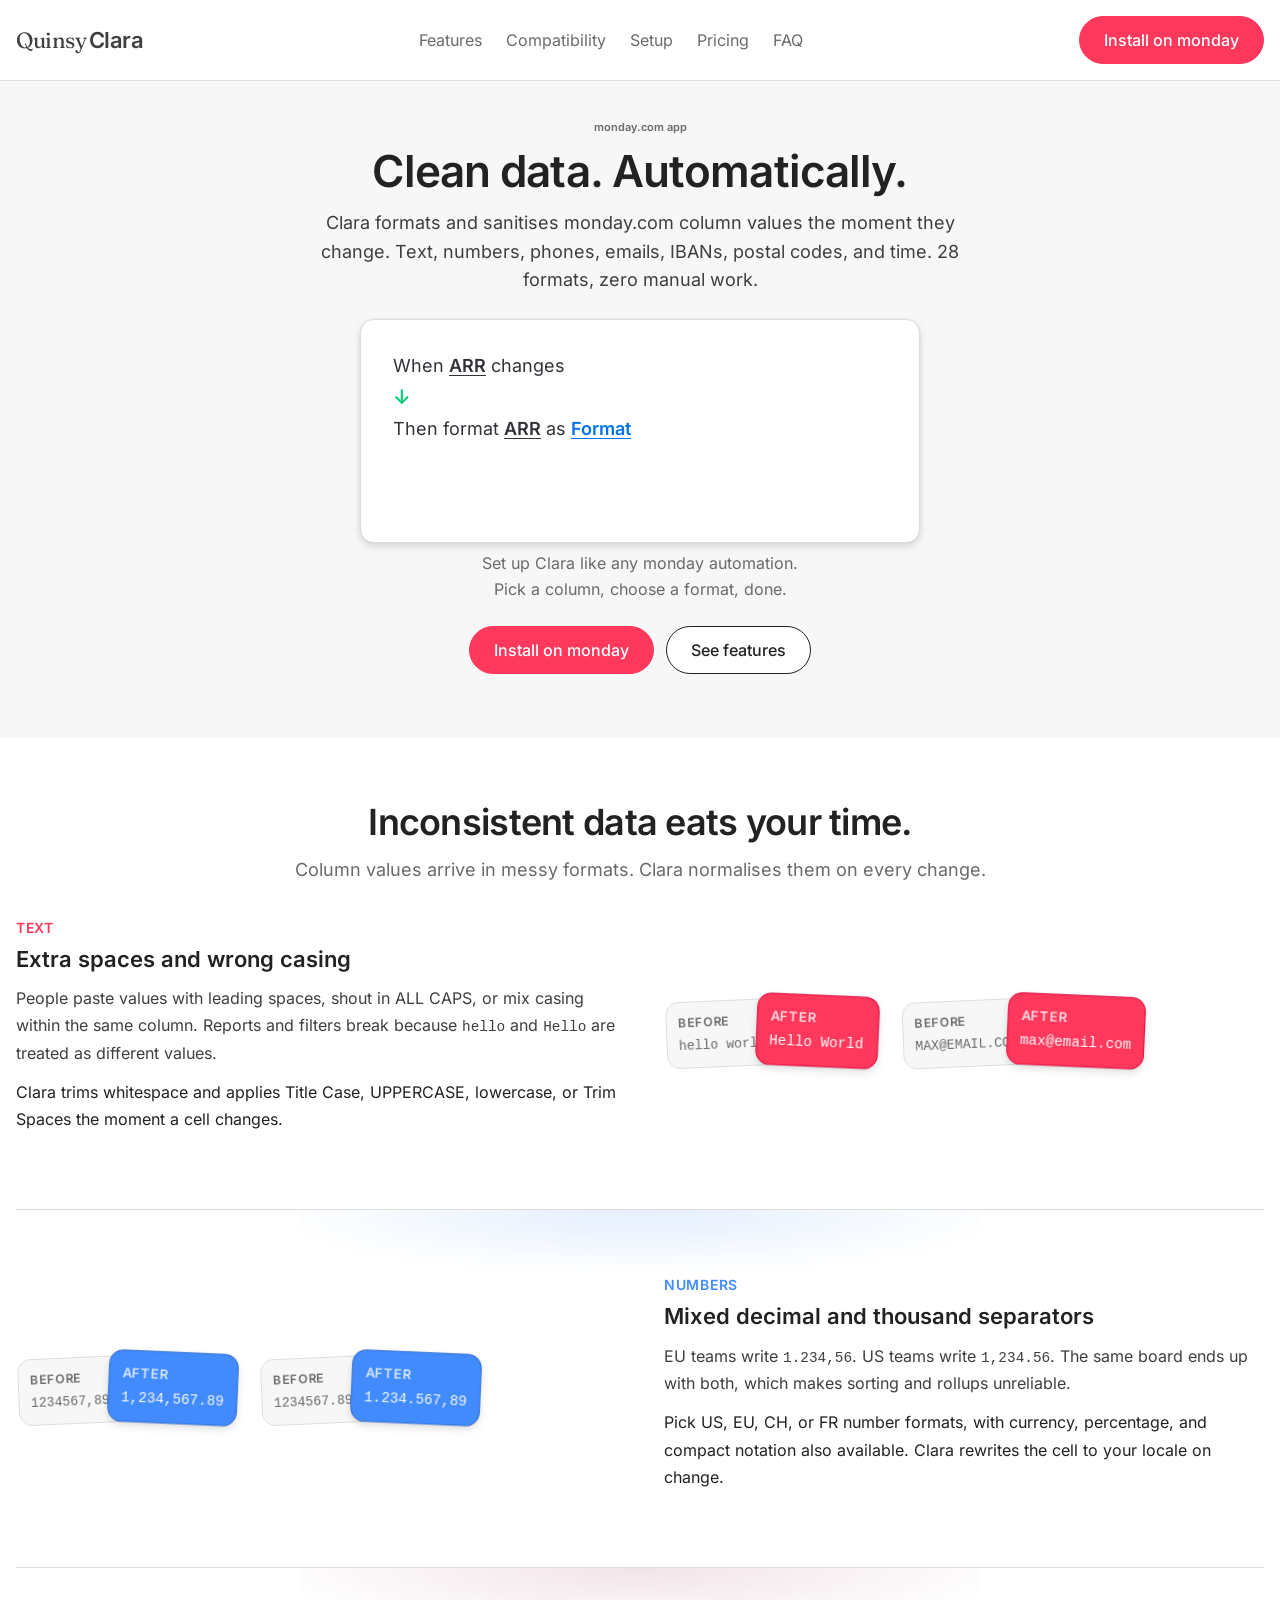
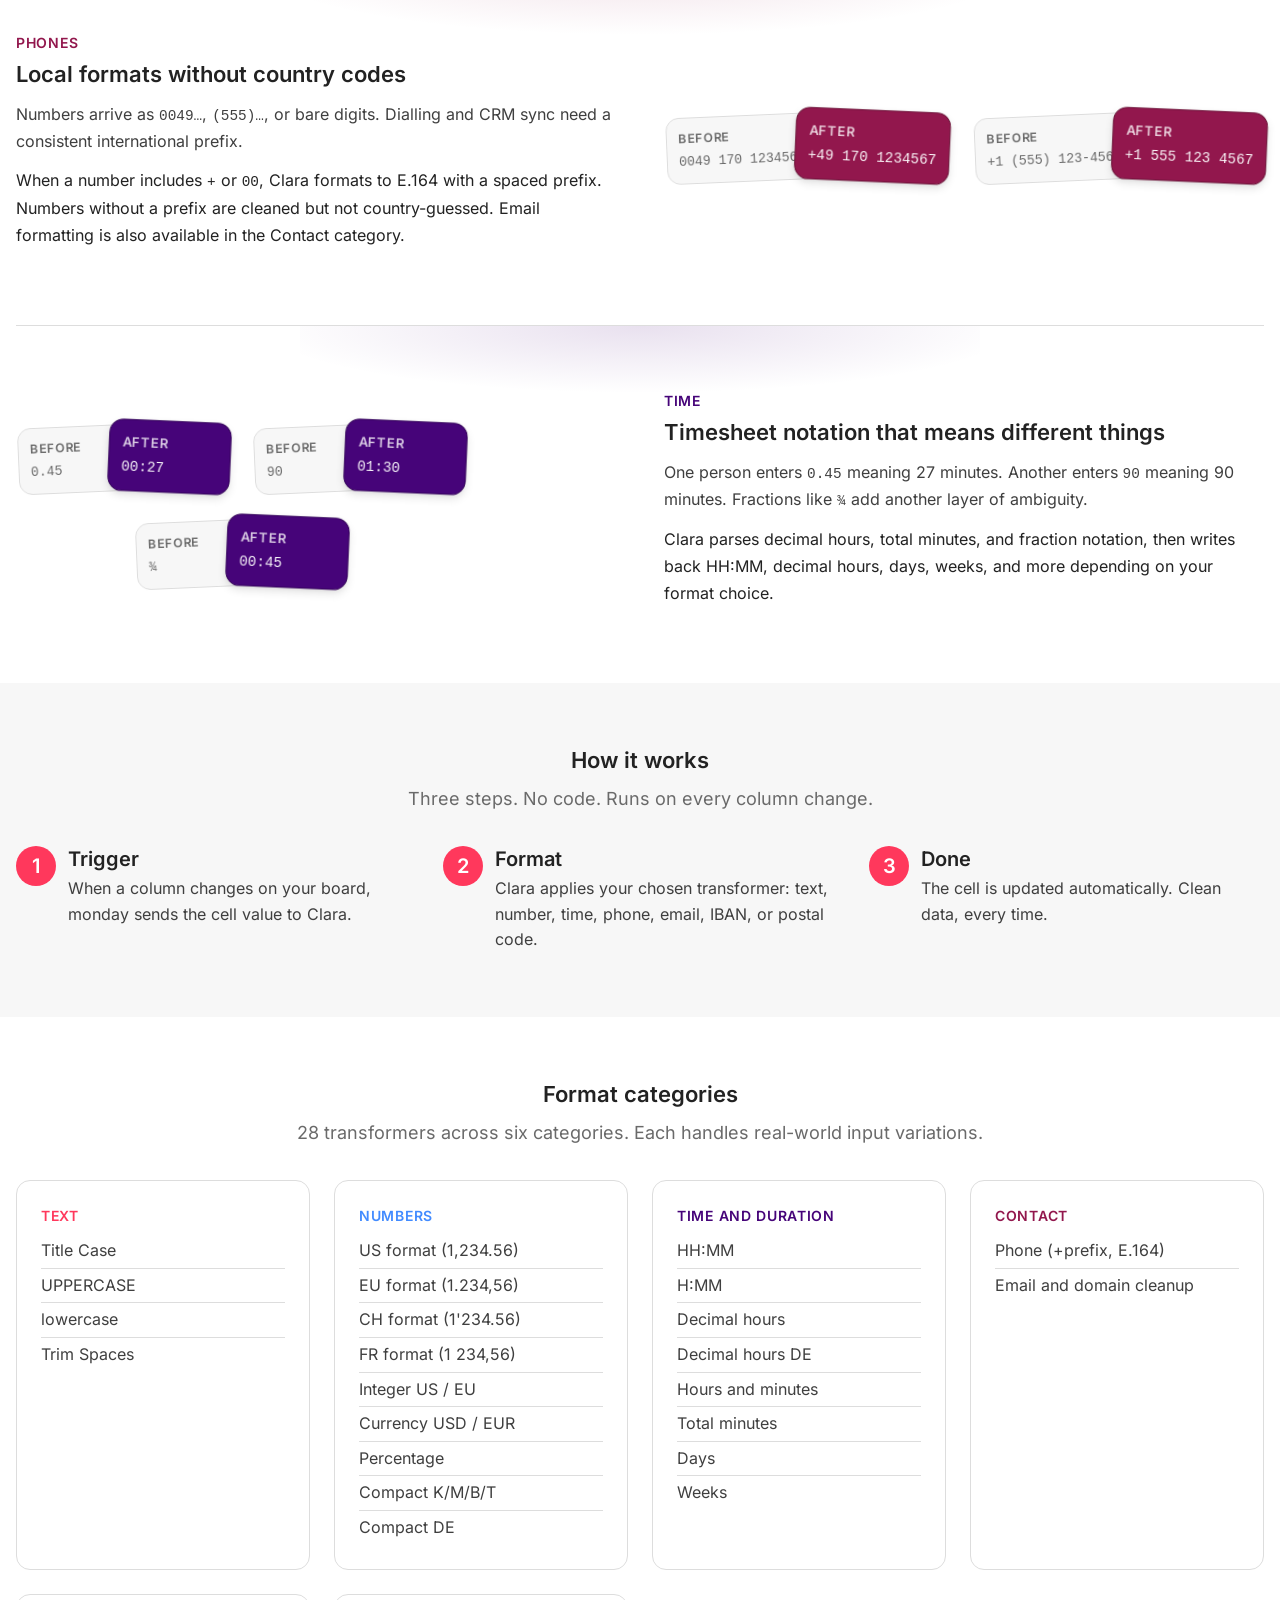
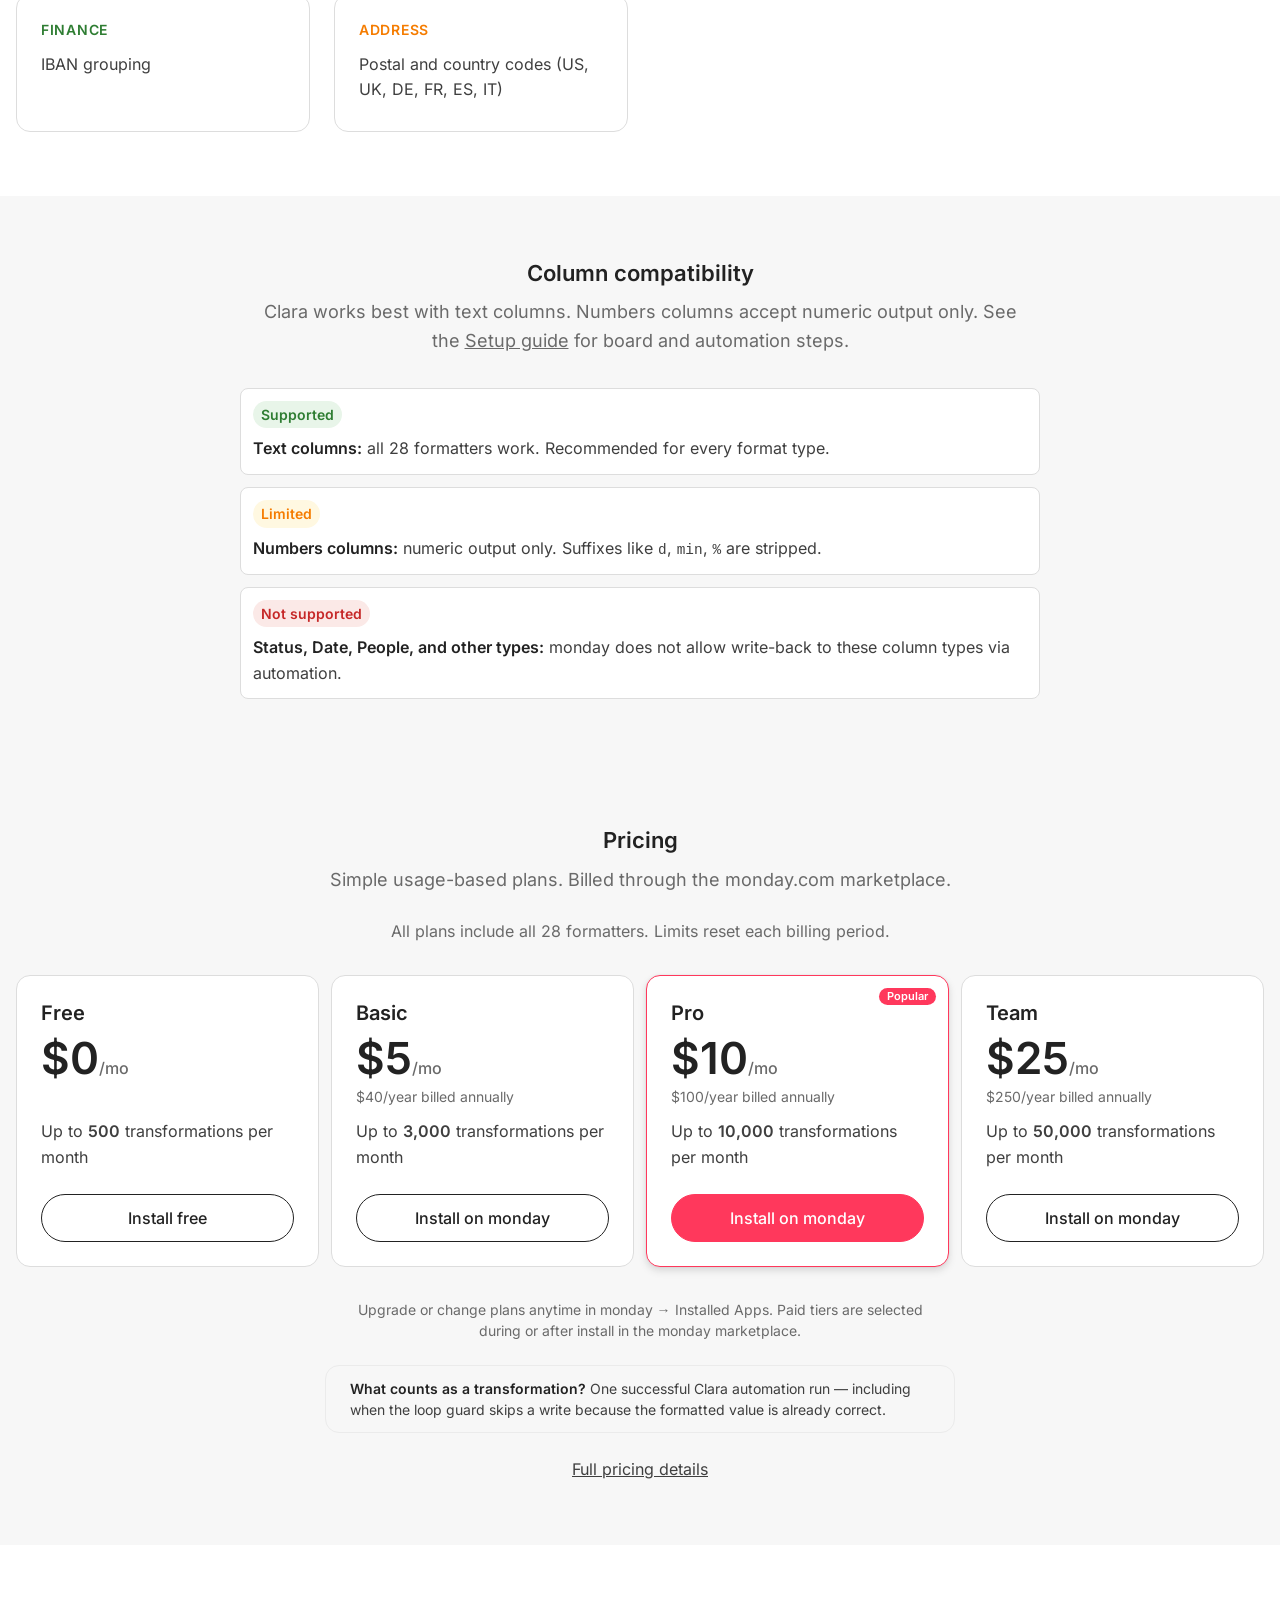
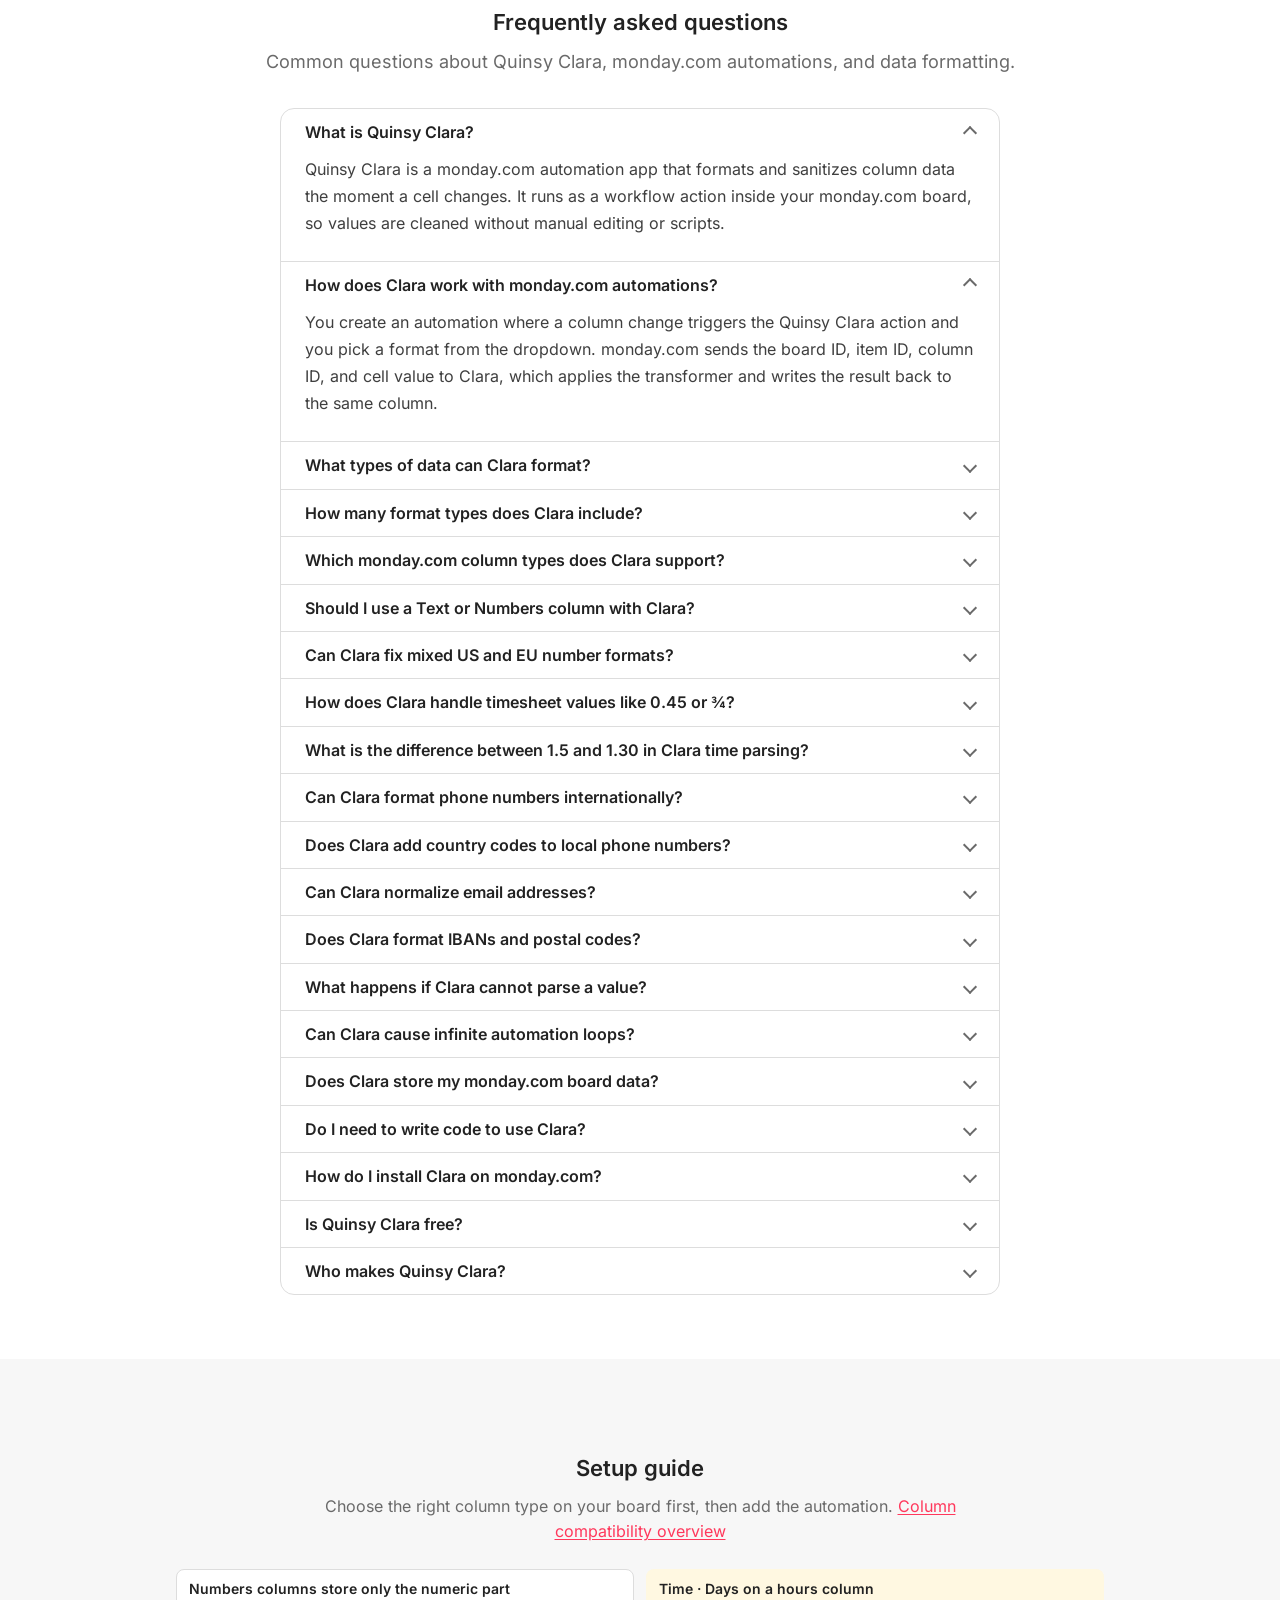
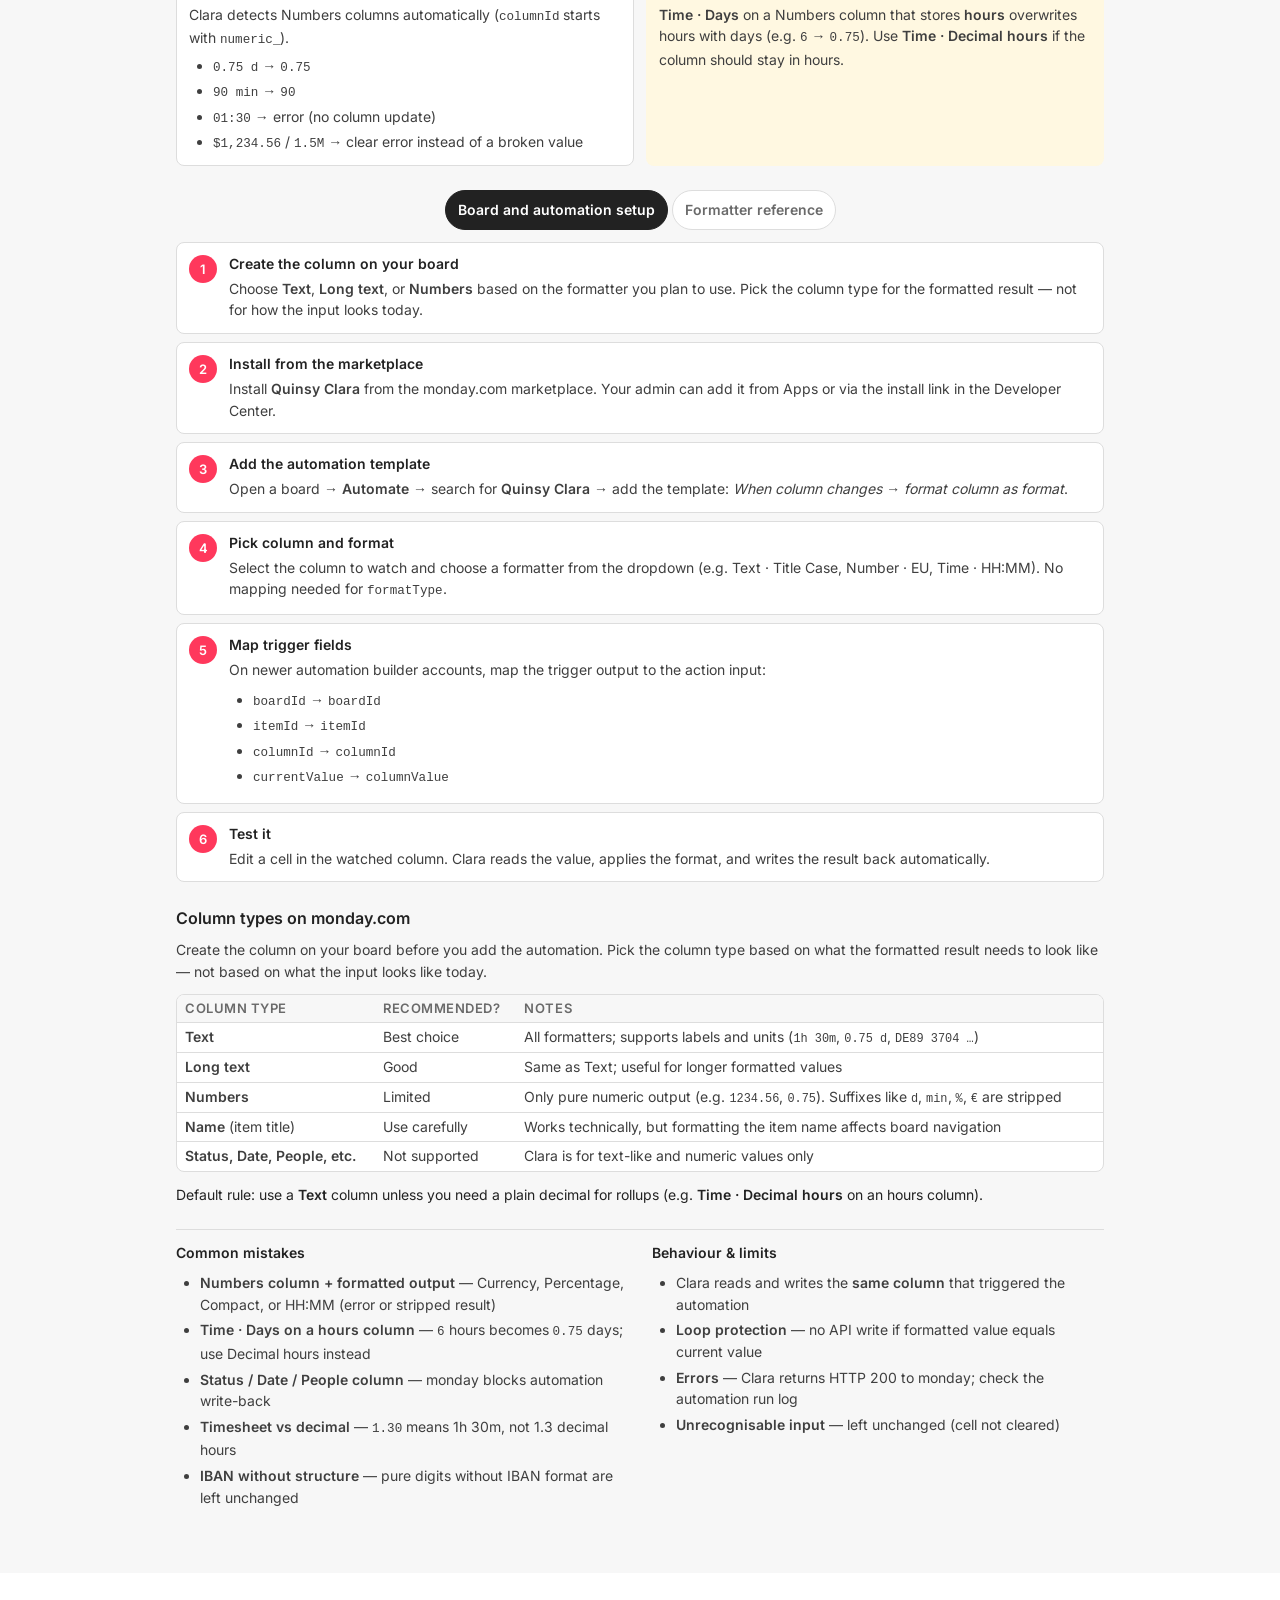
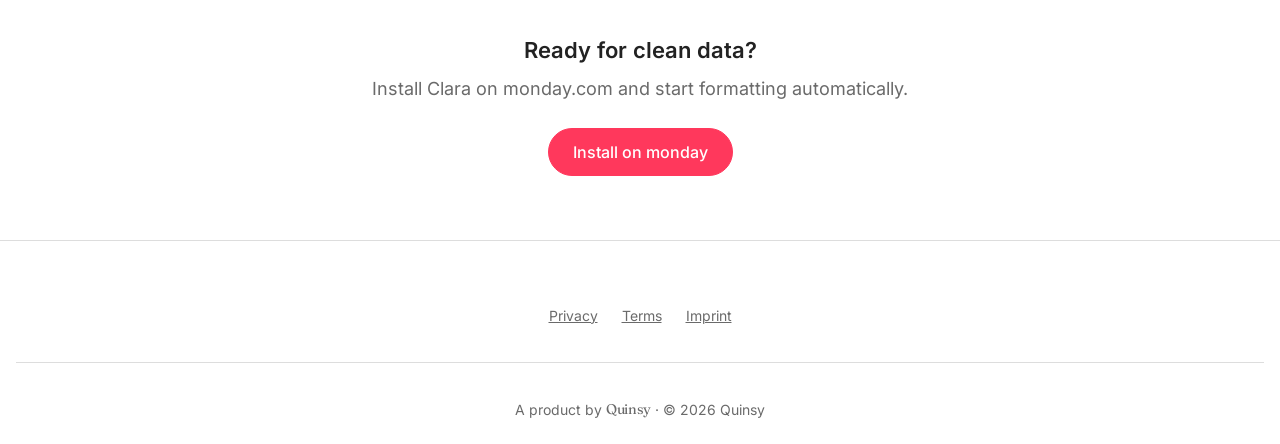
==== commit a557aae7: "Restructure Setup guide with centered tabs and visual steps. Use a tab bar for board setup and forma" ====
--- a/index.html
+++ b/index.html
@@ -722,50 +722,6 @@
           <p class="section__lead">Choose the right column type on your board first, then add the automation. <a href="#compatibility">Column compatibility overview</a></p>
         </header>
 
-        <div class="setup-block">
-          <h3 class="setup-block__title">Column types on monday.com</h3>
-          <p class="setup-block__lead">Create the column on your board before you add the automation. Pick the column type based on what the formatted result needs to look like — not based on what the input looks like today.</p>
-          <div class="setup-table-wrap">
-            <table class="setup-table setup-table--compact">
-              <thead>
-                <tr>
-                  <th scope="col">Column type</th>
-                  <th scope="col">Recommended?</th>
-                  <th scope="col">Notes</th>
-                </tr>
-              </thead>
-              <tbody>
-                <tr>
-                  <td><strong>Text</strong></td>
-                  <td>Best choice</td>
-                  <td>All formatters; supports labels and units (<code>1h 30m</code>, <code>0.75 d</code>, <code>DE89 3704 …</code>)</td>
-                </tr>
-                <tr>
-                  <td><strong>Long text</strong></td>
-                  <td>Good</td>
-                  <td>Same as Text; useful for longer formatted values</td>
-                </tr>
-                <tr>
-                  <td><strong>Numbers</strong></td>
-                  <td>Limited</td>
-                  <td>Only pure numeric output (e.g. <code>1234.56</code>, <code>0.75</code>). Suffixes like <code>d</code>, <code>min</code>, <code>%</code>, <code>€</code> are stripped</td>
-                </tr>
-                <tr>
-                  <td><strong>Name</strong> (item title)</td>
-                  <td>Use carefully</td>
-                  <td>Works technically, but formatting the item name affects board navigation</td>
-                </tr>
-                <tr>
-                  <td><strong>Status, Date, People, etc.</strong></td>
-                  <td>Not supported</td>
-                  <td>Clara is for text-like and numeric values only</td>
-                </tr>
-              </tbody>
-            </table>
-          </div>
-          <p class="setup-rule">Default rule: use a <strong>Text</strong> column unless you need a plain decimal for rollups (e.g. <strong>Time · Decimal hours</strong> on an hours column).</p>
-        </div>
-
         <div class="setup-callouts">
           <div class="setup-callout setup-callout--compact">
             <p class="setup-callout__title">Numbers columns store only the numeric part</p>
@@ -783,39 +739,66 @@
           </div>
         </div>
 
-        <div class="setup-block">
-          <h3 class="setup-block__title">Board and automation setup</h3>
-          <ol class="setup-steps">
-            <li><strong>Create the column on your board</strong> — choose Text, Long text, or Numbers based on the formatter table below</li>
-            <li><strong>Install Clara</strong> from the monday marketplace</li>
-            <li><strong>Add the automation template</strong> — <em>When column changes → format column as format</em></li>
-            <li><strong>Pick the column and formatter</strong> from the dropdown (no mapping needed for <code>formatType</code>)</li>
-            <li>
-              <strong>Map trigger fields</strong> (required for reliable reads):
-              <div class="setup-table-wrap">
-                <table class="setup-table setup-table--compact">
-                  <thead>
-                    <tr>
-                      <th scope="col">Trigger output</th>
-                      <th scope="col">Action input</th>
-                    </tr>
-                  </thead>
-                  <tbody>
-                    <tr><td><code>boardId</code></td><td><code>boardId</code></td></tr>
-                    <tr><td><code>itemId</code></td><td><code>itemId</code></td></tr>
-                    <tr><td><code>columnId</code></td><td><code>columnId</code></td></tr>
-                    <tr><td><code>currentValue</code></td><td><code>columnValue</code></td></tr>
-                  </tbody>
-                </table>
-              </div>
-            </li>
-            <li><strong>Test</strong> — edit a cell and confirm the formatted value is preserved in the column</li>
-          </ol>
-          <p class="setup-block__note"><a href="/how-to/">Open the in-app setup guide</a></p>
-        </div>
-
-        <div class="setup-block">
-          <h3 class="setup-block__title">Formatter reference</h3>
+        <div class="setup-tabs" data-setup-tabs>
+          <div class="setup-tabs__bar" role="tablist" aria-label="Setup guide sections">
+            <button type="button" class="setup-tab is-active" role="tab" id="setup-tab-automation" aria-selected="true" aria-controls="setup-panel-automation" data-setup-tab="automation">Board and automation setup</button>
+            <button type="button" class="setup-tab" role="tab" id="setup-tab-formatters" aria-selected="false" aria-controls="setup-panel-formatters" data-setup-tab="formatters" tabindex="-1">Formatter reference</button>
+          </div>
+
+          <div class="setup-tabs__panel is-active" role="tabpanel" id="setup-panel-automation" aria-labelledby="setup-tab-automation" data-setup-panel="automation">
+            <div class="setup-step-cards">
+              <article class="setup-step-card">
+                <span class="setup-step-card__number" aria-hidden="true">1</span>
+                <div class="setup-step-card__content">
+                  <h3 class="setup-step-card__title">Create the column on your board</h3>
+                  <p>Choose <strong>Text</strong>, <strong>Long text</strong>, or <strong>Numbers</strong> based on the formatter you plan to use. Pick the column type for the formatted result — not for how the input looks today.</p>
+                </div>
+              </article>
+              <article class="setup-step-card">
+                <span class="setup-step-card__number" aria-hidden="true">2</span>
+                <div class="setup-step-card__content">
+                  <h3 class="setup-step-card__title">Install from the marketplace</h3>
+                  <p>Install <strong>Quinsy Clara</strong> from the monday.com marketplace. Your admin can add it from Apps or via the install link in the Developer Center.</p>
+                </div>
+              </article>
+              <article class="setup-step-card">
+                <span class="setup-step-card__number" aria-hidden="true">3</span>
+                <div class="setup-step-card__content">
+                  <h3 class="setup-step-card__title">Add the automation template</h3>
+                  <p>Open a board → <strong>Automate</strong> → search for <strong>Quinsy Clara</strong> → add the template: <em>When column changes → format column as format</em>.</p>
+                </div>
+              </article>
+              <article class="setup-step-card">
+                <span class="setup-step-card__number" aria-hidden="true">4</span>
+                <div class="setup-step-card__content">
+                  <h3 class="setup-step-card__title">Pick column and format</h3>
+                  <p>Select the column to watch and choose a formatter from the dropdown (e.g. Text · Title Case, Number · EU, Time · HH:MM). No mapping needed for <code>formatType</code>.</p>
+                </div>
+              </article>
+              <article class="setup-step-card">
+                <span class="setup-step-card__number" aria-hidden="true">5</span>
+                <div class="setup-step-card__content">
+                  <h3 class="setup-step-card__title">Map trigger fields</h3>
+                  <p>On newer automation builder accounts, map the trigger output to the action input:</p>
+                  <ul class="setup-step-card__list">
+                    <li><code>boardId</code> → <code>boardId</code></li>
+                    <li><code>itemId</code> → <code>itemId</code></li>
+                    <li><code>columnId</code> → <code>columnId</code></li>
+                    <li><code>currentValue</code> → <code>columnValue</code></li>
+                  </ul>
+                </div>
+              </article>
+              <article class="setup-step-card">
+                <span class="setup-step-card__number" aria-hidden="true">6</span>
+                <div class="setup-step-card__content">
+                  <h3 class="setup-step-card__title">Test it</h3>
+                  <p>Edit a cell in the watched column. Clara reads the value, applies the format, and writes the result back automatically.</p>
+                </div>
+              </article>
+            </div>
+          </div>
+
+          <div class="setup-tabs__panel" role="tabpanel" id="setup-panel-formatters" aria-labelledby="setup-tab-formatters" data-setup-panel="formatters" hidden>
           <div class="setup-toolbar">
             <label class="setup-search">
               <span class="visually-hidden">Search formatters</span>
@@ -1066,6 +1049,51 @@
           </div>
           <p class="setup-empty" hidden data-setup-empty>No formatters match your search.</p>
           <p class="setup-block__note">On Text columns, currency symbols and trailing codes are preserved (e.g. <code>$12345</code> → <code>$12.35K</code>). Time input: <code>1.5</code> = decimal hours; <code>1.30</code> = 1h 30m timesheet notation.</p>
+          </div>
+        </div>
+
+        <div class="setup-block">
+          <h3 class="setup-block__title">Column types on monday.com</h3>
+          <p class="setup-block__lead">Create the column on your board before you add the automation. Pick the column type based on what the formatted result needs to look like — not based on what the input looks like today.</p>
+          <div class="setup-table-wrap">
+            <table class="setup-table setup-table--compact">
+              <thead>
+                <tr>
+                  <th scope="col">Column type</th>
+                  <th scope="col">Recommended?</th>
+                  <th scope="col">Notes</th>
+                </tr>
+              </thead>
+              <tbody>
+                <tr>
+                  <td><strong>Text</strong></td>
+                  <td>Best choice</td>
+                  <td>All formatters; supports labels and units (<code>1h 30m</code>, <code>0.75 d</code>, <code>DE89 3704 …</code>)</td>
+                </tr>
+                <tr>
+                  <td><strong>Long text</strong></td>
+                  <td>Good</td>
+                  <td>Same as Text; useful for longer formatted values</td>
+                </tr>
+                <tr>
+                  <td><strong>Numbers</strong></td>
+                  <td>Limited</td>
+                  <td>Only pure numeric output (e.g. <code>1234.56</code>, <code>0.75</code>). Suffixes like <code>d</code>, <code>min</code>, <code>%</code>, <code>€</code> are stripped</td>
+                </tr>
+                <tr>
+                  <td><strong>Name</strong> (item title)</td>
+                  <td>Use carefully</td>
+                  <td>Works technically, but formatting the item name affects board navigation</td>
+                </tr>
+                <tr>
+                  <td><strong>Status, Date, People, etc.</strong></td>
+                  <td>Not supported</td>
+                  <td>Clara is for text-like and numeric values only</td>
+                </tr>
+              </tbody>
+            </table>
+          </div>
+          <p class="setup-rule">Default rule: use a <strong>Text</strong> column unless you need a plain decimal for rollups (e.g. <strong>Time · Decimal hours</strong> on an hours column).</p>
         </div>
 
         <div class="setup-footer">
--- a/shared/css/components.css
+++ b/shared/css/components.css
@@ -1106,8 +1106,8 @@
 }
 
 .setup-block + .setup-block,
-.setup-callouts + .setup-block,
-.setup-block + .setup-callouts,
+.setup-callouts + .setup-tabs,
+.setup-tabs + .setup-block,
 .setup-block + .setup-footer {
   margin-top: var(--space-lg);
 }
@@ -1179,6 +1179,101 @@
 }
 
 .setup-callout li {
+  margin-bottom: var(--space-xxs);
+}
+
+.setup-tabs__bar {
+  display: flex;
+  justify-content: center;
+  flex-wrap: wrap;
+  gap: var(--space-xs);
+  margin-bottom: var(--space-md);
+}
+
+.setup-tab {
+  min-height: 40px;
+  padding: var(--space-sm) var(--space-md);
+  font-family: var(--font-sans);
+  font-size: var(--text-sm);
+  font-weight: 600;
+  color: var(--color-muted);
+  background-color: var(--color-surface);
+  border: 1px solid var(--color-border);
+  border-radius: var(--radius-pill);
+  cursor: pointer;
+  transition: background-color 0.15s ease, color 0.15s ease, border-color 0.15s ease;
+}
+
+.setup-tab:hover {
+  color: var(--color-ink);
+  border-color: var(--color-border-strong);
+}
+
+.setup-tab.is-active {
+  color: var(--color-on-primary);
+  background-color: var(--color-ink);
+  border-color: var(--color-ink);
+}
+
+.setup-tabs__panel[hidden] {
+  display: none;
+}
+
+.setup-step-cards {
+  display: flex;
+  flex-direction: column;
+  gap: var(--space-sm);
+}
+
+.setup-step-card {
+  display: flex;
+  gap: var(--space-md);
+  align-items: flex-start;
+  padding: var(--space-md);
+  background-color: var(--color-surface);
+  border: 1px solid var(--color-border);
+  border-radius: var(--radius-sm);
+}
+
+.setup-step-card__number {
+  flex-shrink: 0;
+  width: 28px;
+  height: 28px;
+  border-radius: 50%;
+  background-color: var(--color-primary);
+  color: var(--color-on-primary);
+  font-family: var(--font-sans);
+  font-size: var(--text-xs);
+  font-weight: 600;
+  line-height: 28px;
+  text-align: center;
+}
+
+.setup-step-card__content {
+  flex: 1;
+  min-width: 0;
+}
+
+.setup-step-card__title {
+  font-size: var(--text-sm);
+  font-weight: 600;
+  color: var(--color-ink);
+  margin: 0 0 var(--space-xs);
+  line-height: 1.35;
+}
+
+.setup-step-card__content p {
+  margin: 0;
+  color: var(--color-body);
+}
+
+.setup-step-card__list {
+  margin: var(--space-sm) 0 0;
+  padding-left: var(--space-lg);
+  color: var(--color-body);
+}
+
+.setup-step-card__list li {
   margin-bottom: var(--space-xxs);
 }
 
@@ -1373,7 +1468,8 @@
 }
 
 @media (max-width: 639px) {
-  .setup-filter {
+  .setup-filter,
+  .setup-tab {
     min-height: 44px;
     padding: var(--space-sm) var(--space-md);
   }
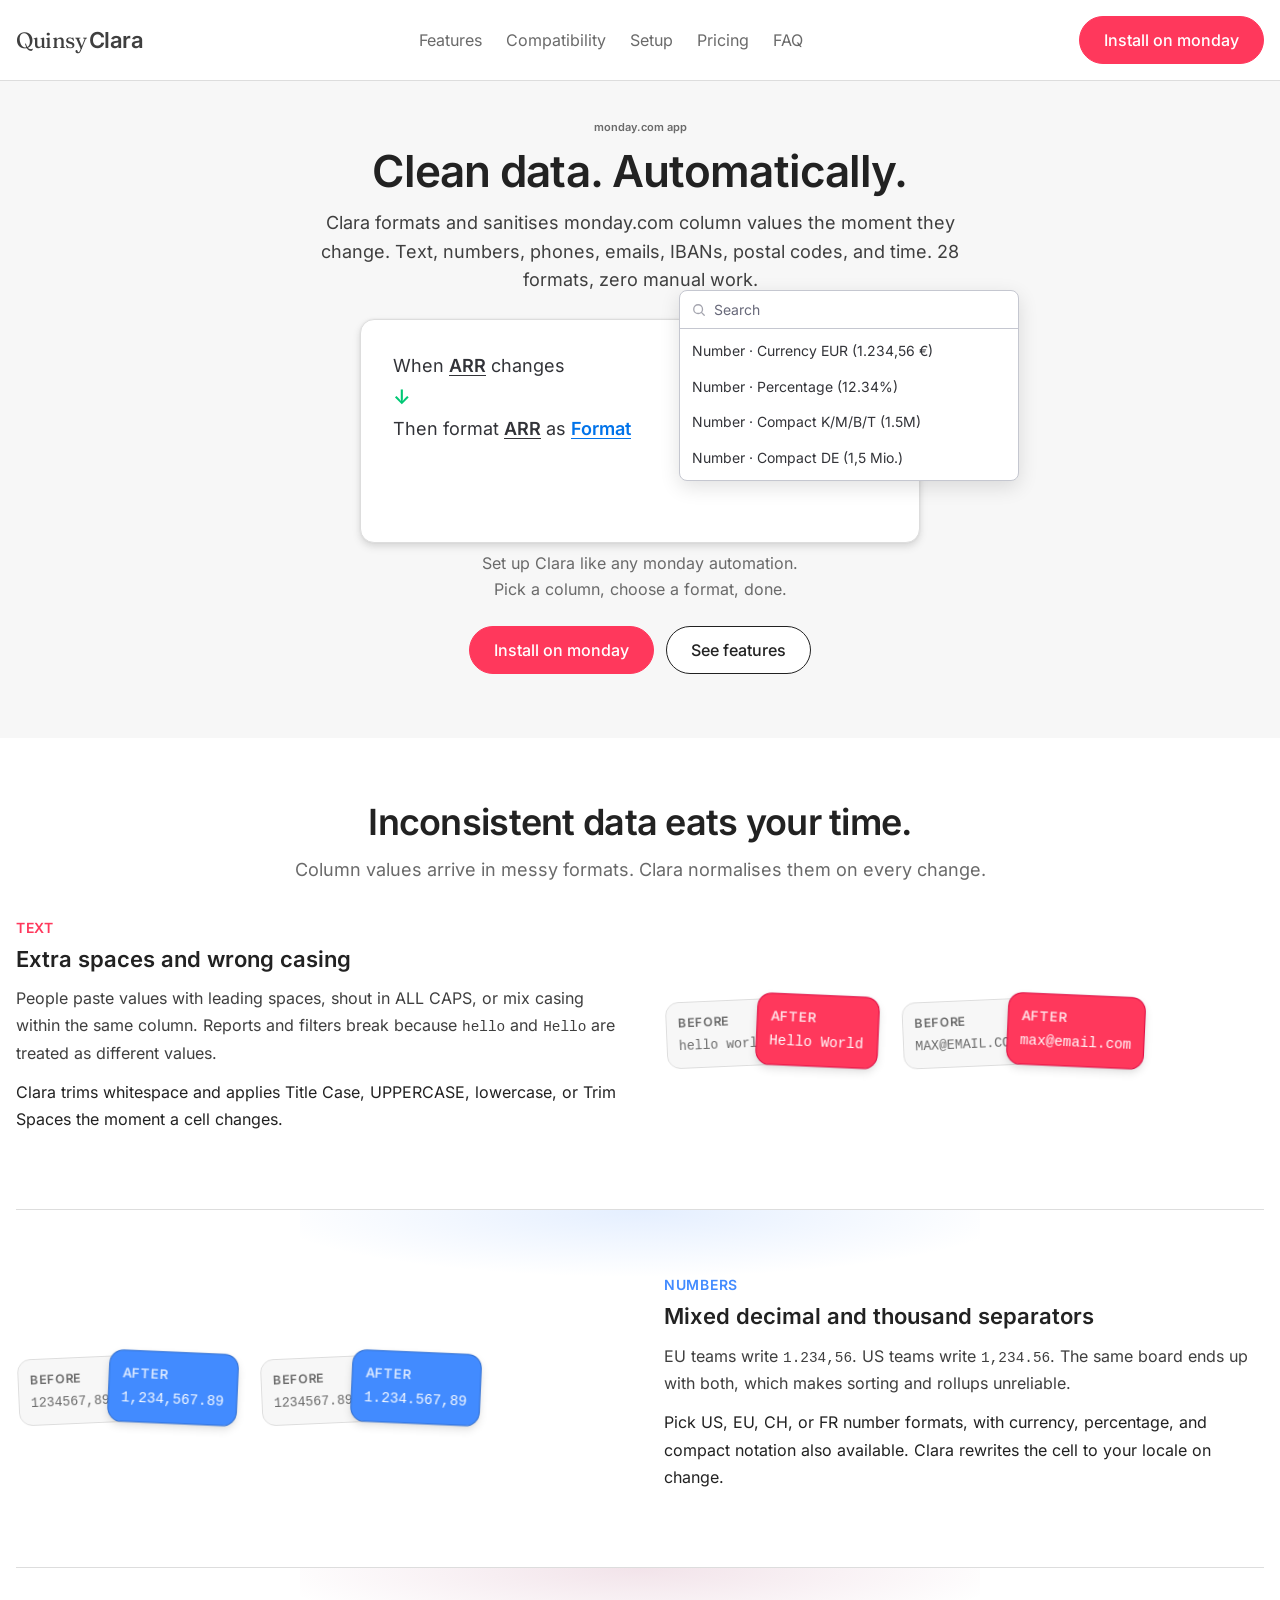
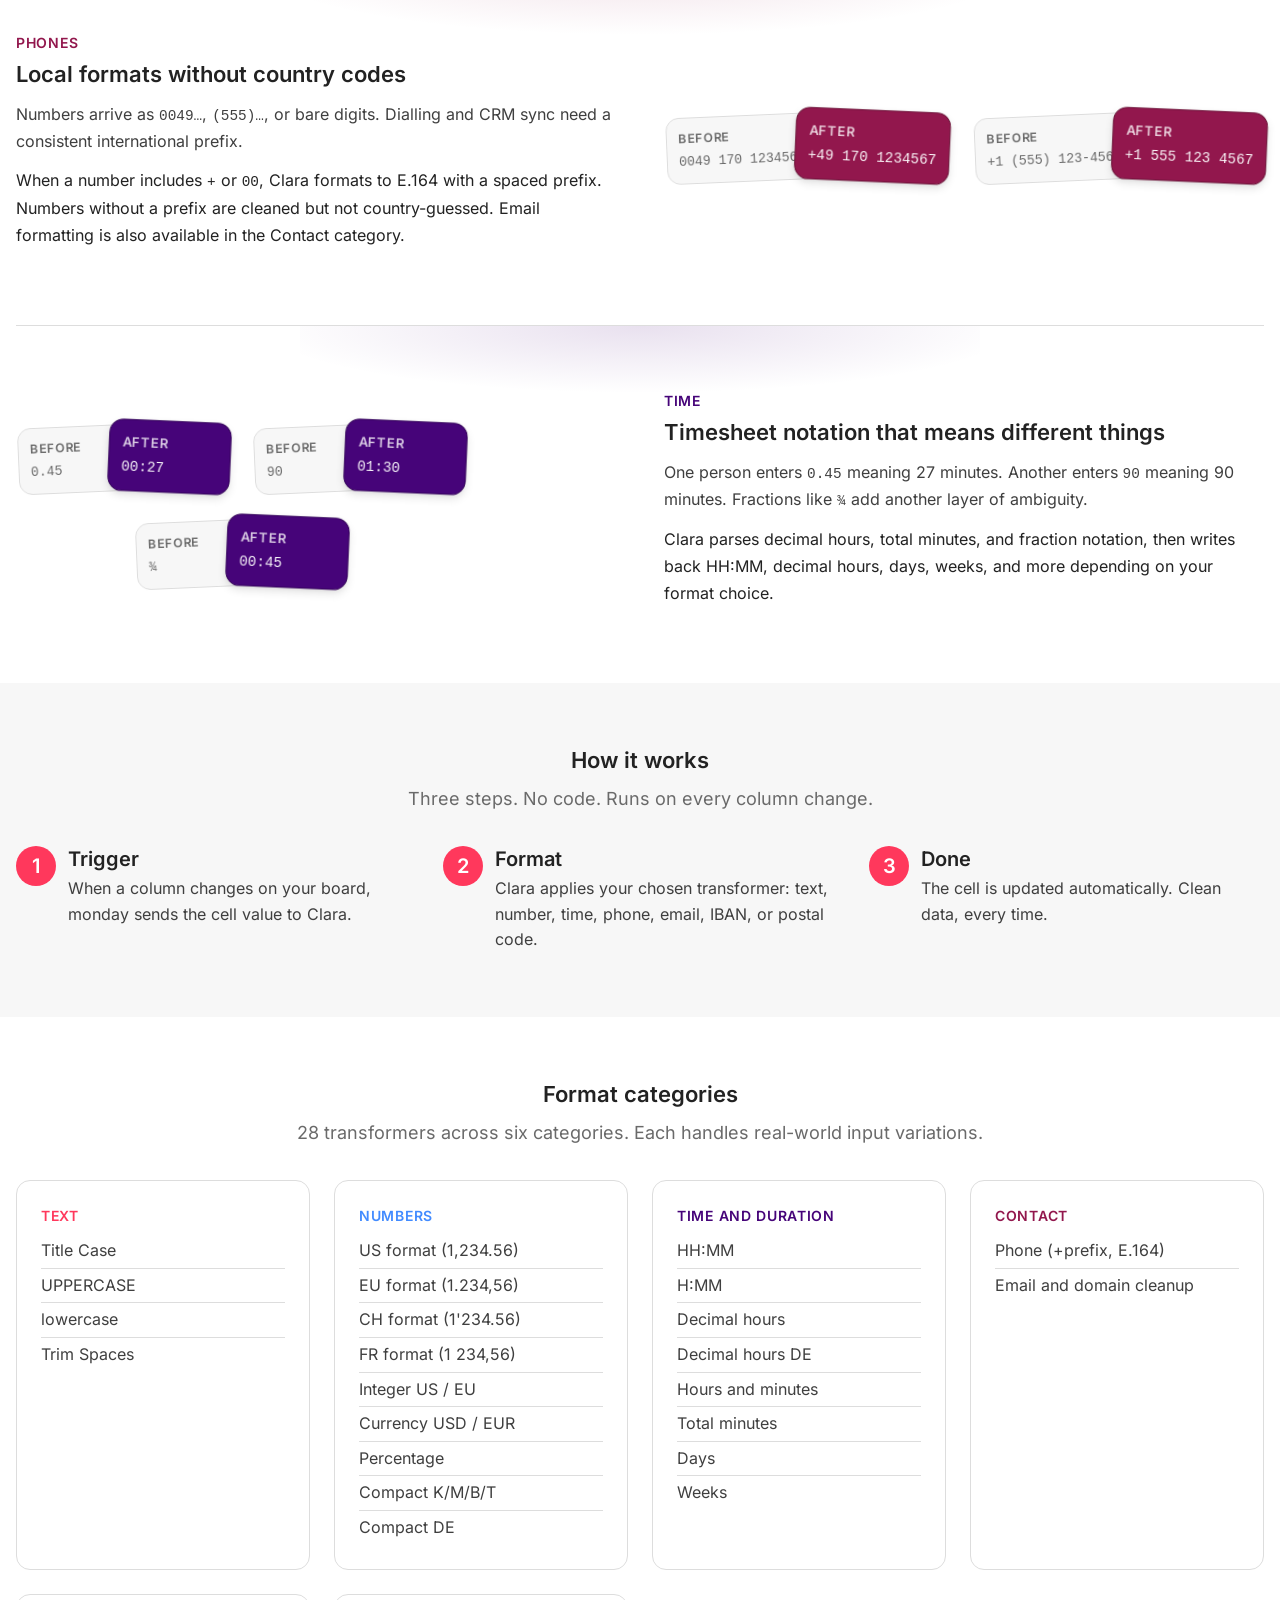
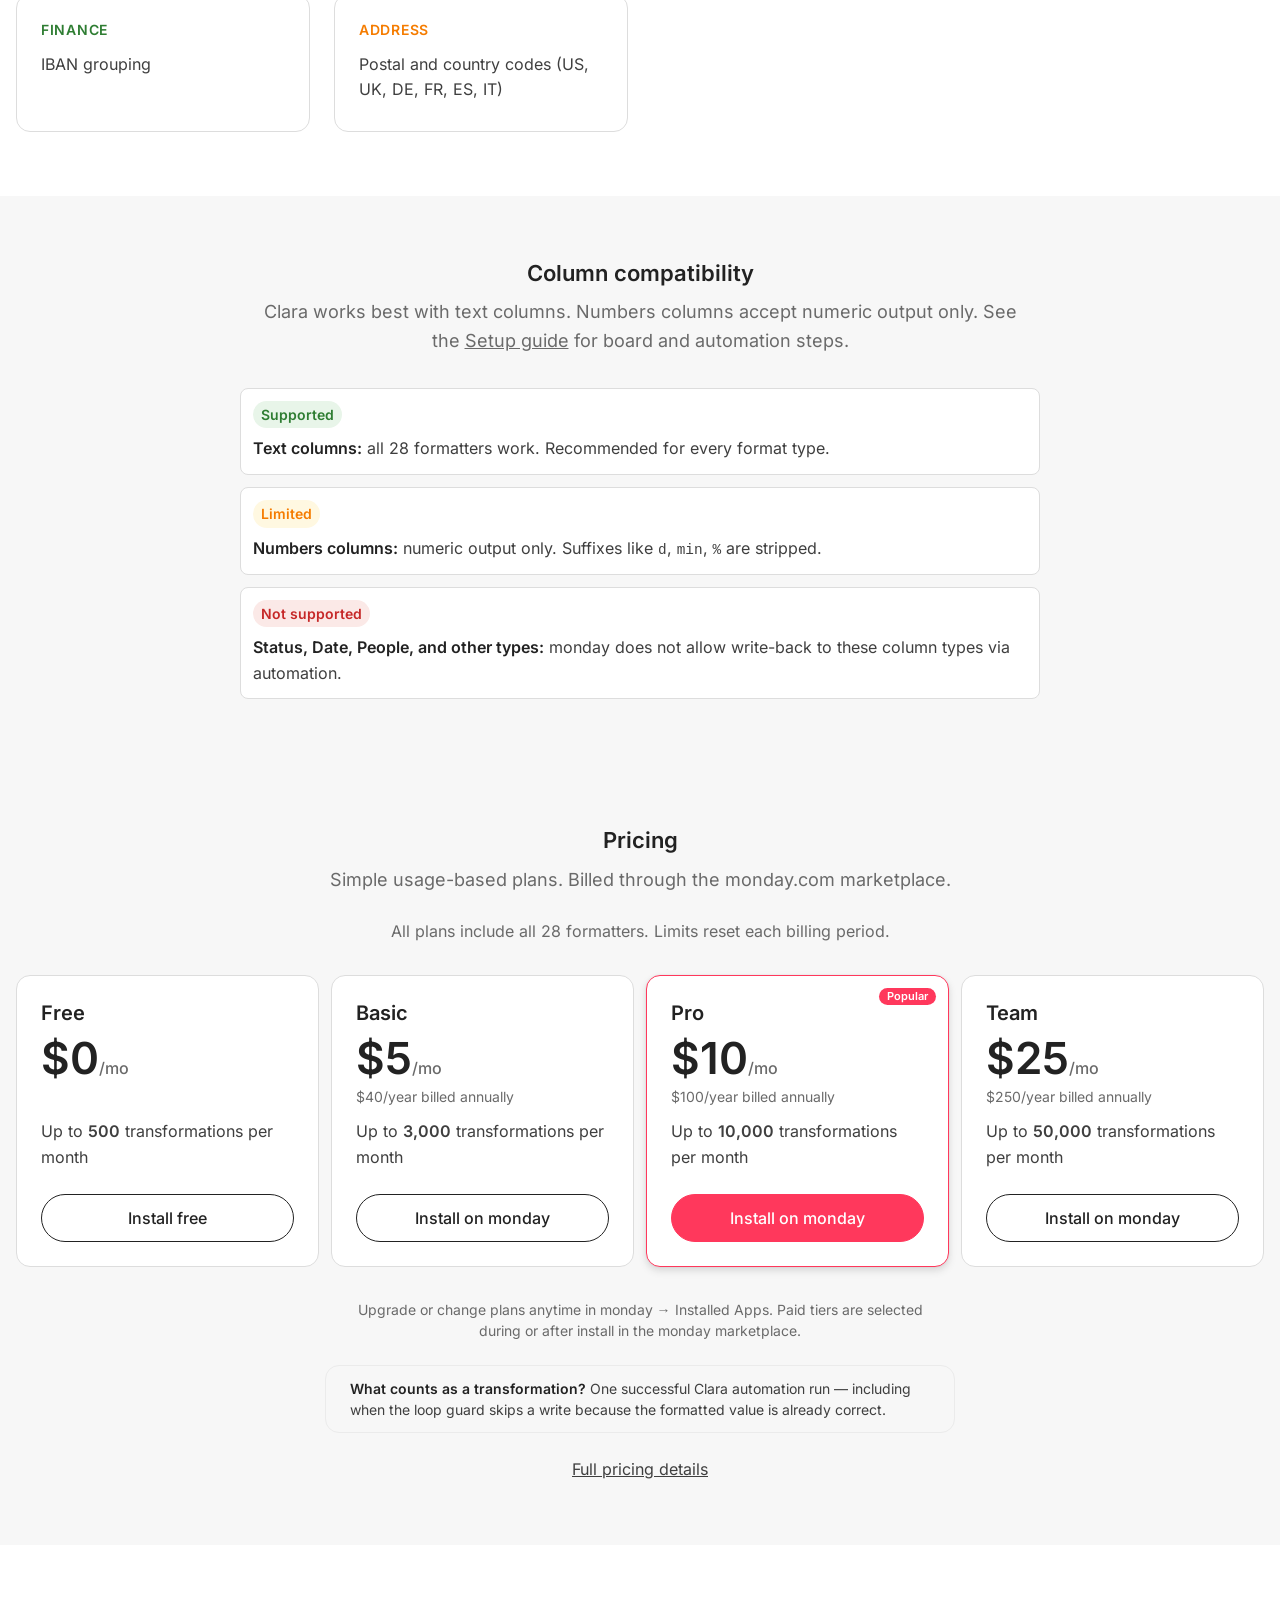
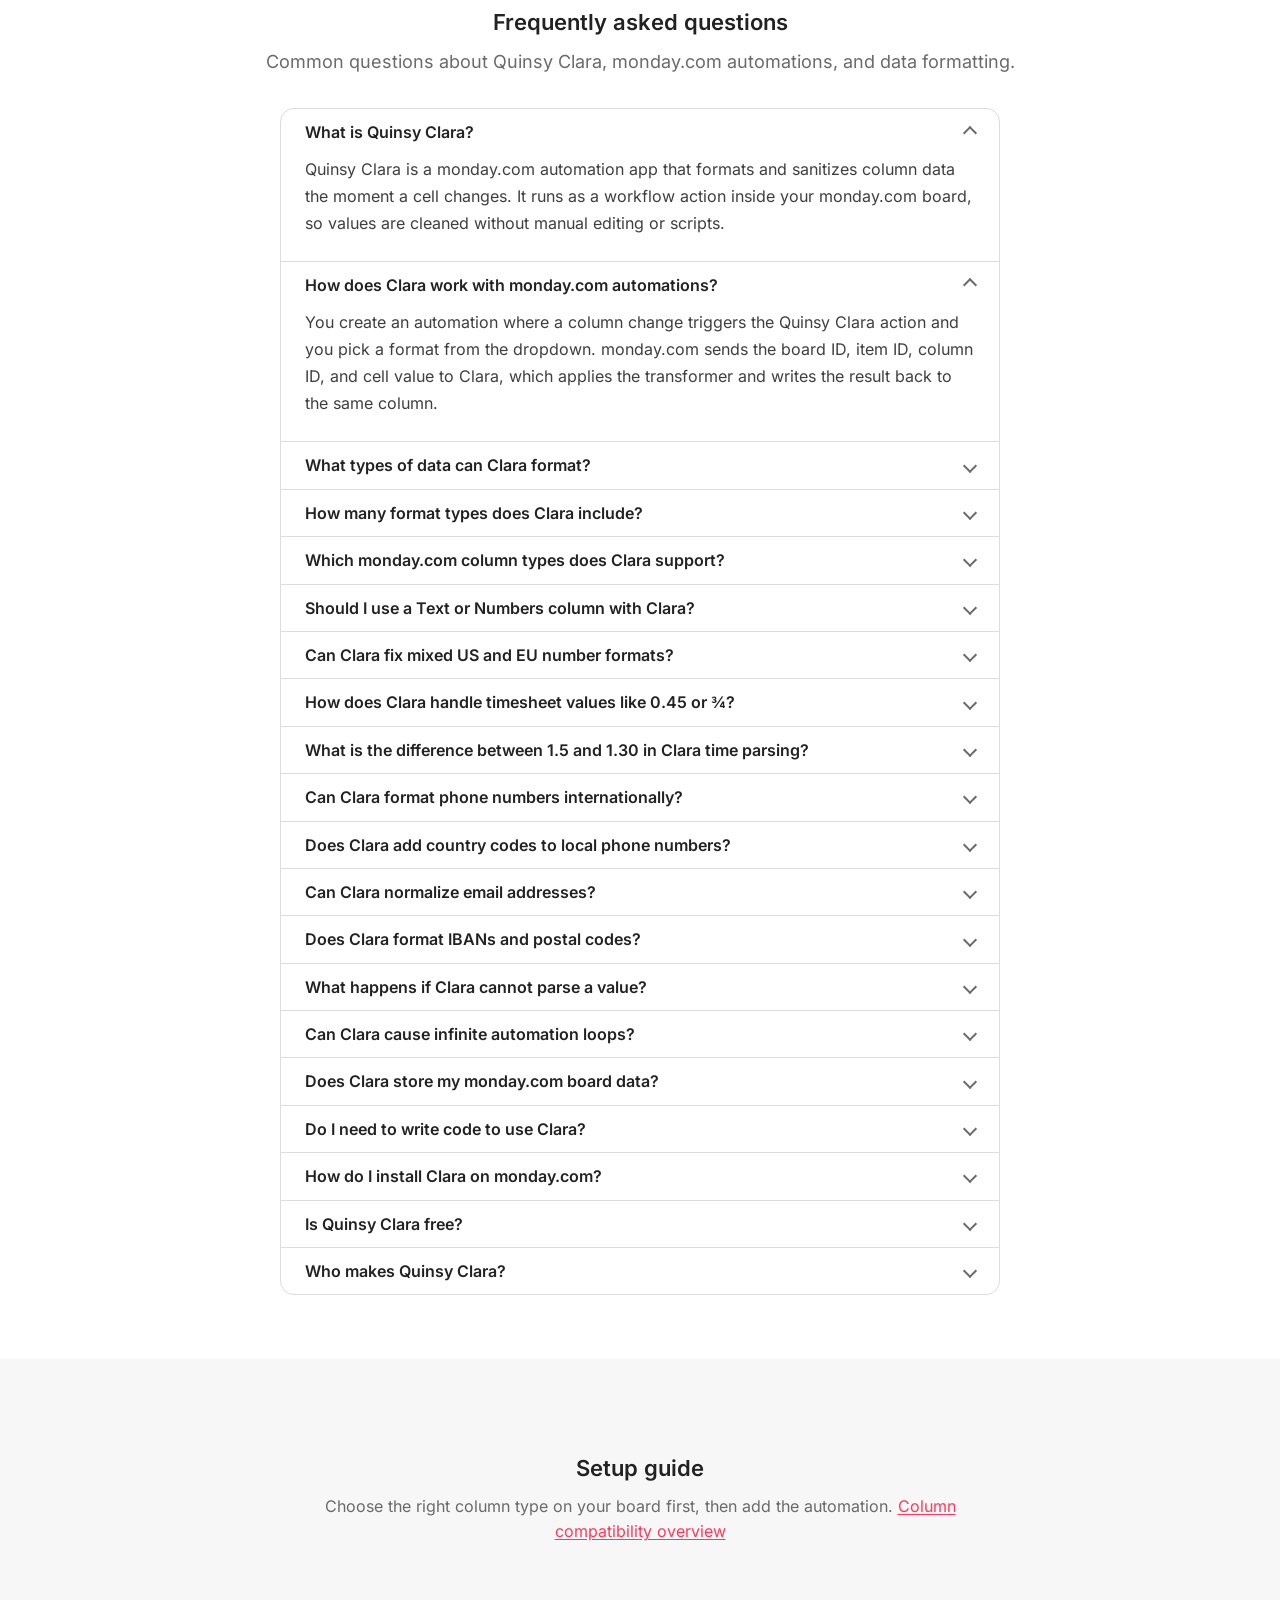
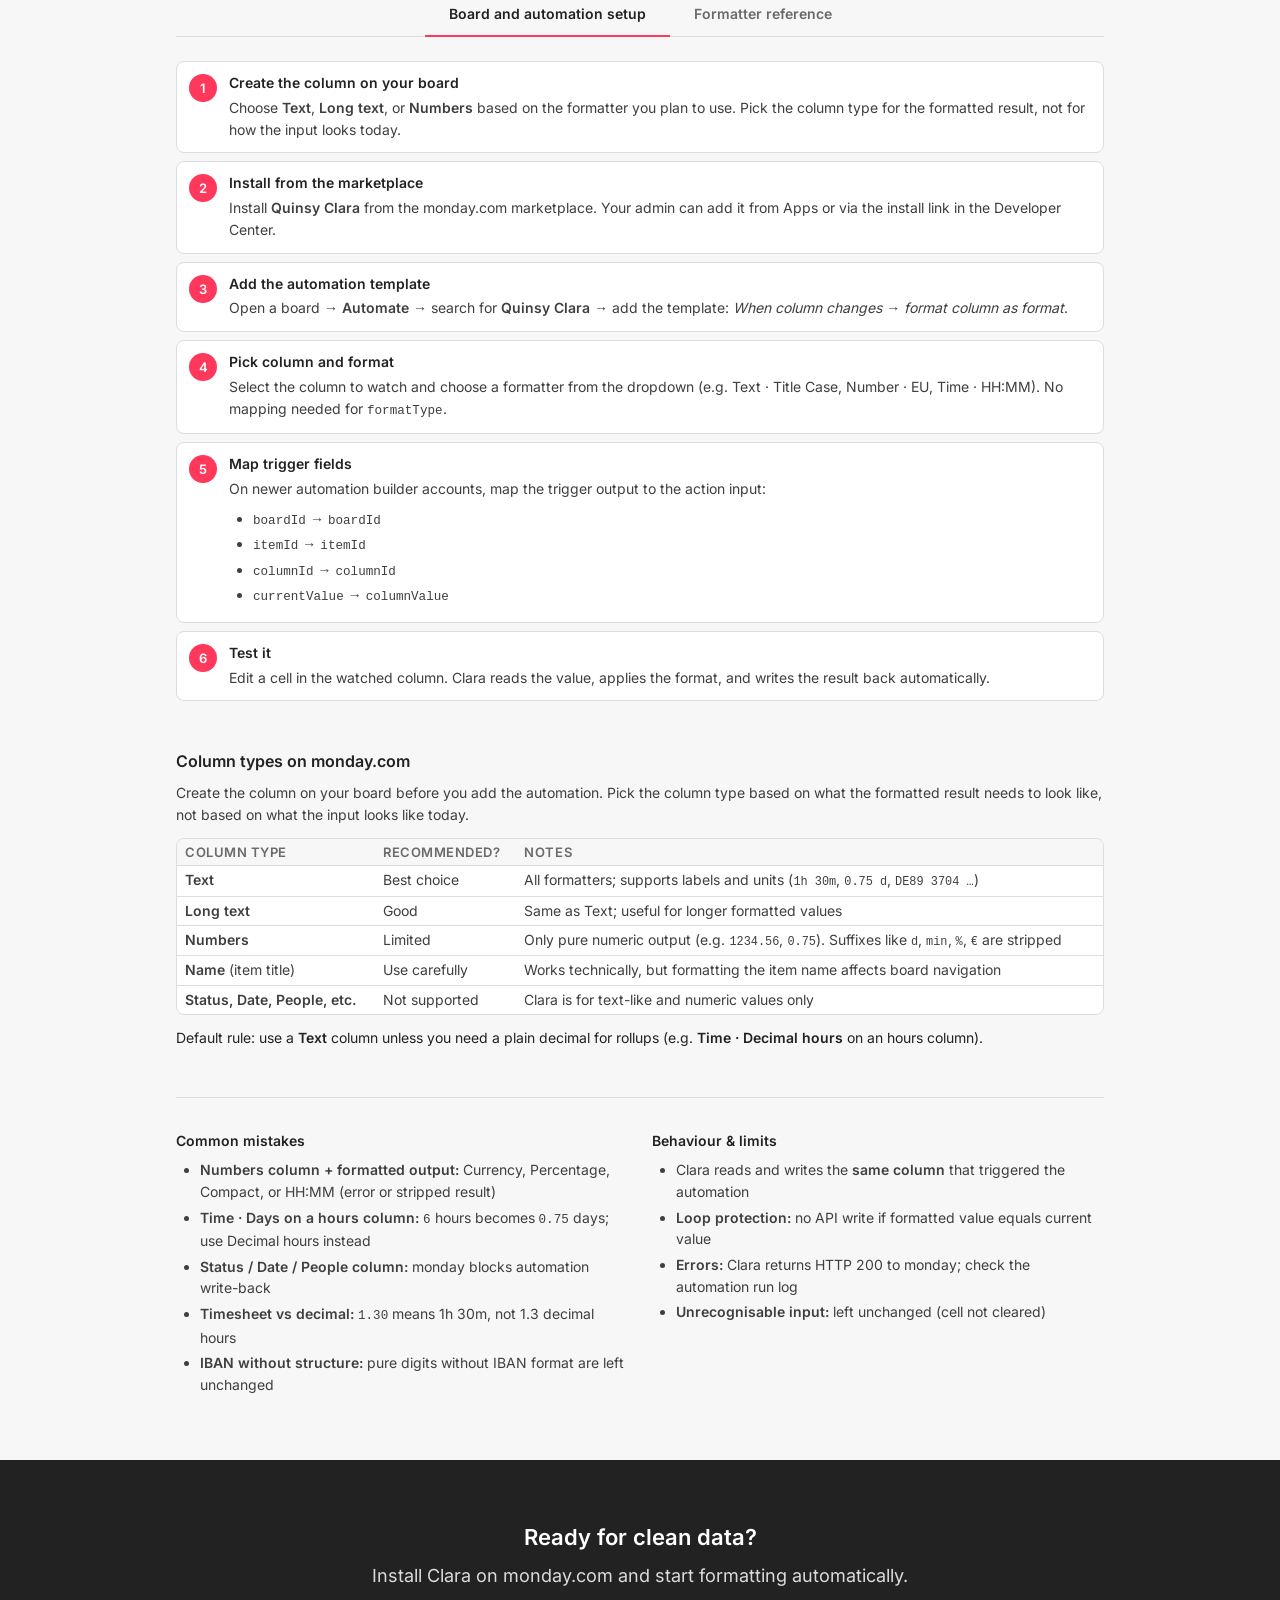
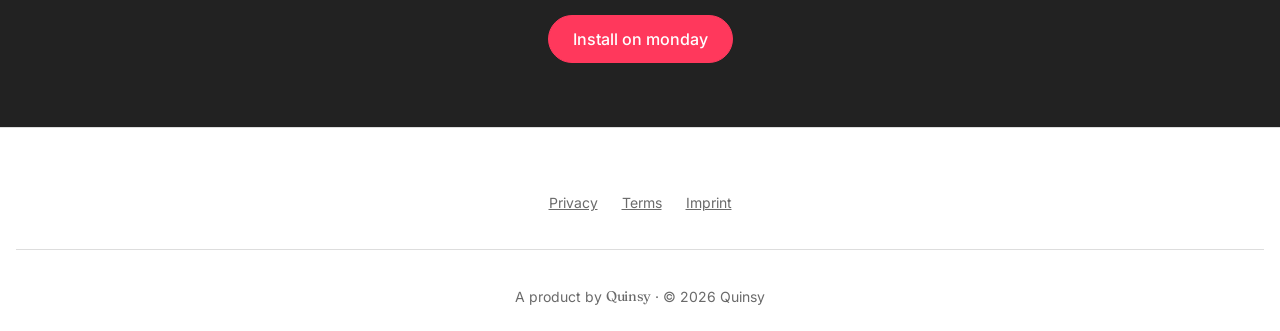
==== commit 0356dd71: "Polish Setup guide layout and CTA section styling. Use underline tabs without a card wrapper, remove" ====
--- a/index.html
+++ b/index.html
@@ -722,23 +722,6 @@
           <p class="section__lead">Choose the right column type on your board first, then add the automation. <a href="#compatibility">Column compatibility overview</a></p>
         </header>
 
-        <div class="setup-callouts">
-          <div class="setup-callout setup-callout--compact">
-            <p class="setup-callout__title">Numbers columns store only the numeric part</p>
-            <p>Clara detects Numbers columns automatically (<code>columnId</code> starts with <code>numeric_</code>).</p>
-            <ul>
-              <li><code>0.75 d</code> → <code>0.75</code></li>
-              <li><code>90 min</code> → <code>90</code></li>
-              <li><code>01:30</code> → error (no column update)</li>
-              <li><code>$1,234.56</code> / <code>1.5M</code> → clear error instead of a broken value</li>
-            </ul>
-          </div>
-          <div class="setup-callout setup-callout--compact setup-callout--warning">
-            <p class="setup-callout__title">Time · Days on a hours column</p>
-            <p><strong>Time · Days</strong> on a Numbers column that stores <strong>hours</strong> overwrites hours with days (e.g. <code>6</code> → <code>0.75</code>). Use <strong>Time · Decimal hours</strong> if the column should stay in hours.</p>
-          </div>
-        </div>
-
         <div class="setup-tabs" data-setup-tabs>
           <div class="setup-tabs__bar" role="tablist" aria-label="Setup guide sections">
             <button type="button" class="setup-tab is-active" role="tab" id="setup-tab-automation" aria-selected="true" aria-controls="setup-panel-automation" data-setup-tab="automation">Board and automation setup</button>
@@ -751,7 +734,7 @@
                 <span class="setup-step-card__number" aria-hidden="true">1</span>
                 <div class="setup-step-card__content">
                   <h3 class="setup-step-card__title">Create the column on your board</h3>
-                  <p>Choose <strong>Text</strong>, <strong>Long text</strong>, or <strong>Numbers</strong> based on the formatter you plan to use. Pick the column type for the formatted result — not for how the input looks today.</p>
+                  <p>Choose <strong>Text</strong>, <strong>Long text</strong>, or <strong>Numbers</strong> based on the formatter you plan to use. Pick the column type for the formatted result, not for how the input looks today.</p>
                 </div>
               </article>
               <article class="setup-step-card">
@@ -954,7 +937,7 @@
                   <td><span class="compat-list__status compat-list__status--supported">Text</span></td>
                   <td><code>01:30</code></td>
                   <td>Clock display</td>
-                  <td>Colon — Numbers returns error</td>
+                  <td>Colon notation. Numbers column returns error</td>
                 </tr>
                 <tr data-setup-row data-category="time">
                   <td><span class="setup-table__category">Time</span></td>
@@ -1054,7 +1037,7 @@
 
         <div class="setup-block">
           <h3 class="setup-block__title">Column types on monday.com</h3>
-          <p class="setup-block__lead">Create the column on your board before you add the automation. Pick the column type based on what the formatted result needs to look like — not based on what the input looks like today.</p>
+          <p class="setup-block__lead">Create the column on your board before you add the automation. Pick the column type based on what the formatted result needs to look like, not based on what the input looks like today.</p>
           <div class="setup-table-wrap">
             <table class="setup-table setup-table--compact">
               <thead>
@@ -1100,27 +1083,27 @@
           <div class="setup-footer__col">
             <h3 class="setup-footer__title">Common mistakes</h3>
             <ul>
-              <li><strong>Numbers column + formatted output</strong> — Currency, Percentage, Compact, or HH:MM (error or stripped result)</li>
-              <li><strong>Time · Days on a hours column</strong> — <code>6</code> hours becomes <code>0.75</code> days; use Decimal hours instead</li>
-              <li><strong>Status / Date / People column</strong> — monday blocks automation write-back</li>
-              <li><strong>Timesheet vs decimal</strong> — <code>1.30</code> means 1h 30m, not 1.3 decimal hours</li>
-              <li><strong>IBAN without structure</strong> — pure digits without IBAN format are left unchanged</li>
+              <li><strong>Numbers column + formatted output:</strong> Currency, Percentage, Compact, or HH:MM (error or stripped result)</li>
+              <li><strong>Time · Days on a hours column:</strong> <code>6</code> hours becomes <code>0.75</code> days; use Decimal hours instead</li>
+              <li><strong>Status / Date / People column:</strong> monday blocks automation write-back</li>
+              <li><strong>Timesheet vs decimal:</strong> <code>1.30</code> means 1h 30m, not 1.3 decimal hours</li>
+              <li><strong>IBAN without structure:</strong> pure digits without IBAN format are left unchanged</li>
             </ul>
           </div>
           <div class="setup-footer__col">
             <h3 class="setup-footer__title">Behaviour &amp; limits</h3>
             <ul>
               <li>Clara reads and writes the <strong>same column</strong> that triggered the automation</li>
-              <li><strong>Loop protection</strong> — no API write if formatted value equals current value</li>
-              <li><strong>Errors</strong> — Clara returns HTTP 200 to monday; check the automation run log</li>
-              <li><strong>Unrecognisable input</strong> — left unchanged (cell not cleared)</li>
+              <li><strong>Loop protection:</strong> no API write if formatted value equals current value</li>
+              <li><strong>Errors:</strong> Clara returns HTTP 200 to monday; check the automation run log</li>
+              <li><strong>Unrecognisable input:</strong> left unchanged (cell not cleared)</li>
             </ul>
           </div>
         </div>
       </div>
     </section>
 
-    <section class="section" aria-labelledby="cta-title">
+    <section class="section section--cta" aria-labelledby="cta-title">
       <div class="container text-center">
         <h2 id="cta-title" class="section__title">Ready for clean data?</h2>
         <p class="section__lead">Install Clara on monday.com and start formatting automatically.</p>
--- a/shared/css/base.css
+++ b/shared/css/base.css
@@ -66,6 +66,18 @@
   background-color: var(--color-surface-alt);
 }
 
+.section--cta {
+  background-color: var(--color-ink);
+}
+
+.section--cta .section__title {
+  color: var(--color-on-primary);
+}
+
+.section--cta .section__lead {
+  color: rgba(255, 255, 255, 0.84);
+}
+
 .visually-hidden {
   position: absolute;
   width: 1px;
--- a/shared/css/components.css
+++ b/shared/css/components.css
@@ -1106,10 +1106,10 @@
 }
 
 .setup-block + .setup-block,
-.setup-callouts + .setup-tabs,
+.setup-guide > .setup-tabs,
 .setup-tabs + .setup-block,
 .setup-block + .setup-footer {
-  margin-top: var(--space-lg);
+  margin-top: var(--space-xxl);
 }
 
 .setup-block__title {
@@ -1140,79 +1140,47 @@
   color: var(--color-ink);
 }
 
-.setup-callouts {
-  display: grid;
-  gap: var(--space-md);
-}
-
-@media (min-width: 768px) {
-  .setup-callouts {
-    grid-template-columns: 1fr 1fr;
-  }
-}
-
-.setup-callout {
-  padding: var(--space-sm) var(--space-md);
-  background-color: var(--color-surface);
-  border: 1px solid var(--color-border);
-  border-radius: var(--radius-sm);
-}
-
-.setup-callout--warning {
-  background-color: var(--color-warning-bg);
-  border-color: transparent;
-}
-
-.setup-callout__title {
-  font-weight: 600;
-  color: var(--color-ink);
-  margin: 0 0 var(--space-xs);
-}
-
-.setup-callout p {
-  margin: 0 0 var(--space-xs);
-}
-
-.setup-callout ul {
-  margin: var(--space-xs) 0 0;
-  padding-left: var(--space-lg);
-}
-
-.setup-callout li {
-  margin-bottom: var(--space-xxs);
+.setup-tabs {
+  margin-top: 0;
 }
 
 .setup-tabs__bar {
   display: flex;
   justify-content: center;
   flex-wrap: wrap;
-  gap: var(--space-xs);
-  margin-bottom: var(--space-md);
+  gap: 0;
+  border-bottom: 1px solid var(--color-hairline);
 }
 
 .setup-tab {
-  min-height: 40px;
-  padding: var(--space-sm) var(--space-md);
-  font-family: var(--font-sans);
-  font-size: var(--text-sm);
-  font-weight: 600;
-  color: var(--color-muted);
-  background-color: var(--color-surface);
-  border: 1px solid var(--color-border);
-  border-radius: var(--radius-pill);
+  position: relative;
+  min-height: 44px;
+  padding: var(--space-sm) var(--space-lg);
+  font-family: var(--font-sans);
+  font-size: var(--text-sm);
+  font-weight: 600;
+  color: var(--color-muted);
+  background: transparent;
+  border: none;
+  border-bottom: 2px solid transparent;
+  border-radius: 0;
+  margin-bottom: -1px;
   cursor: pointer;
-  transition: background-color 0.15s ease, color 0.15s ease, border-color 0.15s ease;
+  transition: color 0.15s ease, border-color 0.15s ease;
 }
 
 .setup-tab:hover {
   color: var(--color-ink);
-  border-color: var(--color-border-strong);
 }
 
 .setup-tab.is-active {
-  color: var(--color-on-primary);
-  background-color: var(--color-ink);
-  border-color: var(--color-ink);
+  color: var(--color-ink);
+  background: transparent;
+  border-bottom-color: var(--color-primary);
+}
+
+.setup-tabs__panel {
+  padding: var(--space-lg) 0 0;
 }
 
 .setup-tabs__panel[hidden] {
@@ -1431,7 +1399,7 @@
 .setup-footer {
   display: grid;
   gap: var(--space-lg);
-  padding-top: var(--space-md);
+  padding-top: var(--space-xl);
   border-top: 1px solid var(--color-hairline);
 }
 
@@ -1468,10 +1436,16 @@
 }
 
 @media (max-width: 639px) {
-  .setup-filter,
-  .setup-tab {
+  .setup-filter {
     min-height: 44px;
     padding: var(--space-sm) var(--space-md);
+  }
+
+  .setup-tab {
+    flex: 1 1 auto;
+    min-width: 0;
+    padding: var(--space-sm) var(--space-md);
+    text-align: center;
   }
 
   .setup-table code {
@@ -1723,4 +1697,18 @@
 
 .pricing__transform-note strong {
   color: var(--color-ink);
+}
+
+/* ===================== CTA SECTION ===================== */
+.section.section--cta {
+  background-color: var(--color-ink);
+  color: var(--color-on-primary);
+}
+
+.section.section--cta .section__title {
+  color: var(--color-on-primary);
+}
+
+.section.section--cta .section__lead {
+  color: rgba(255, 255, 255, 0.84);
 }
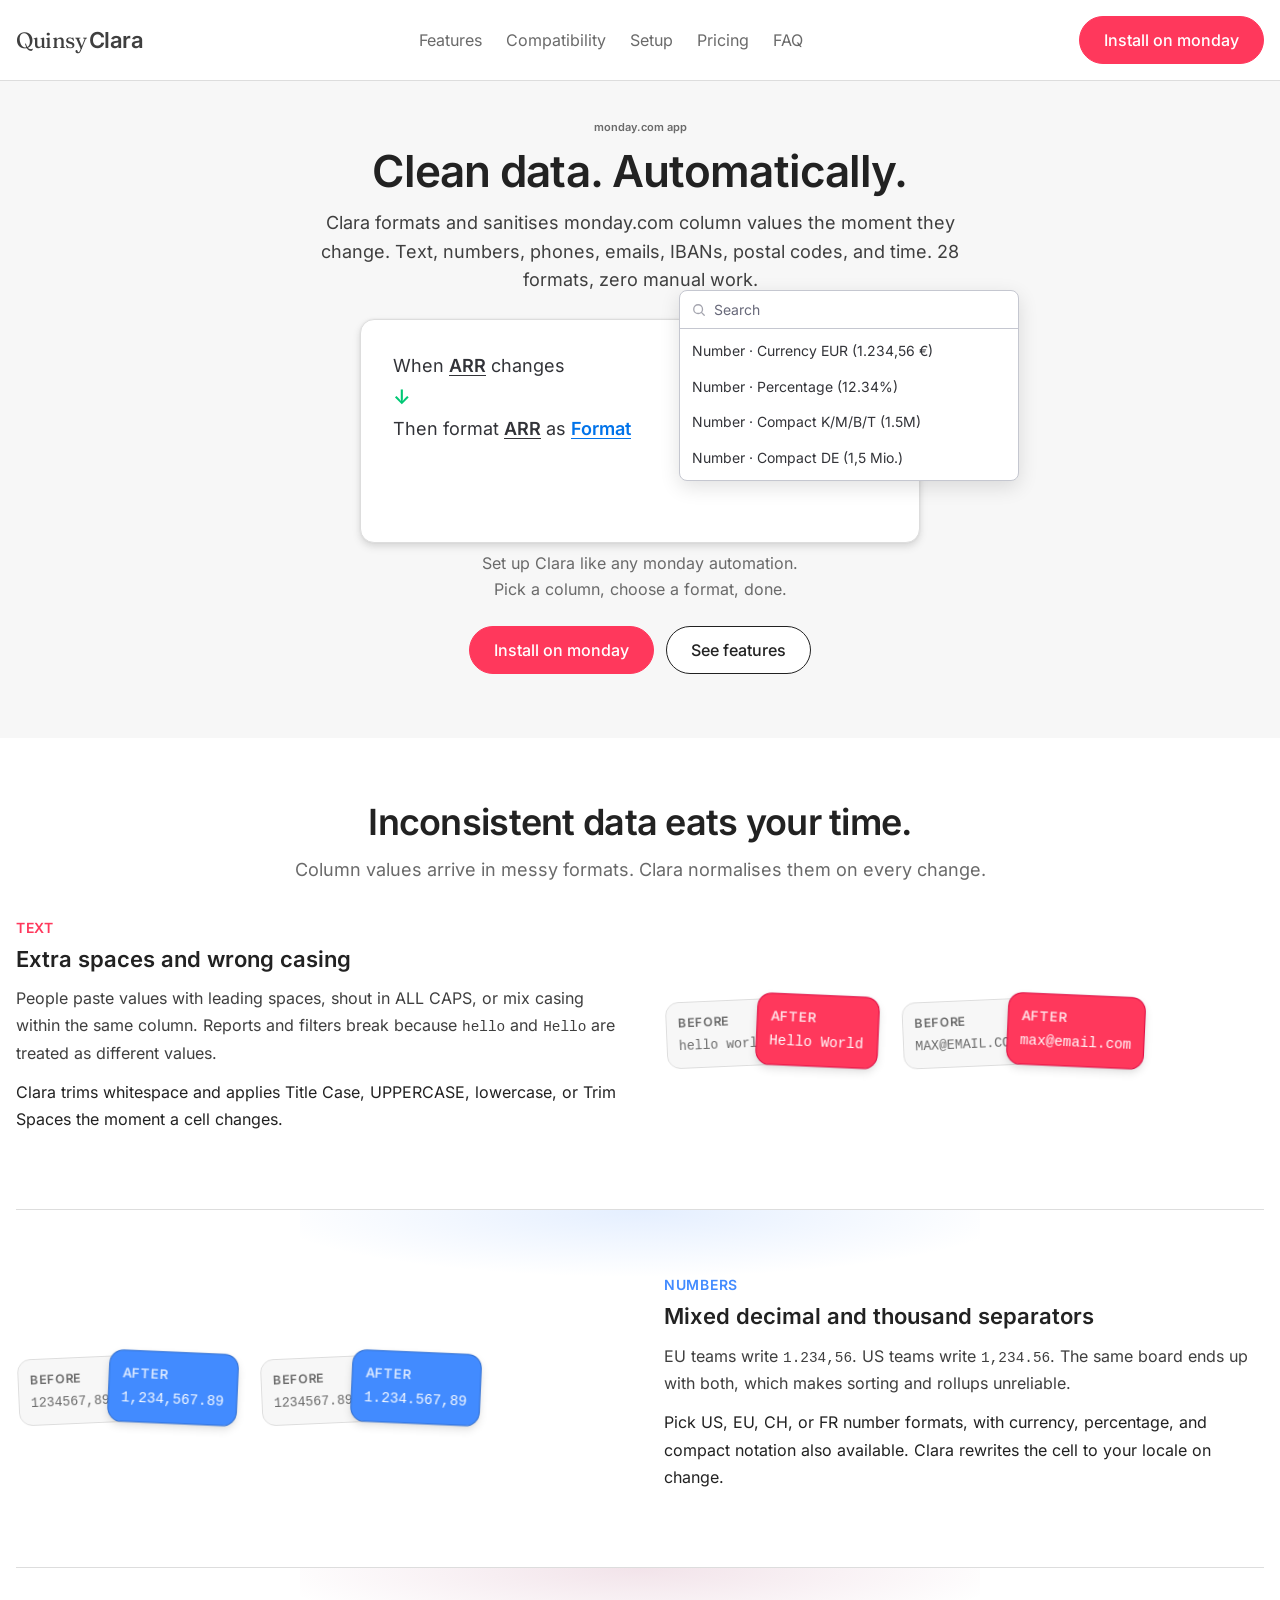
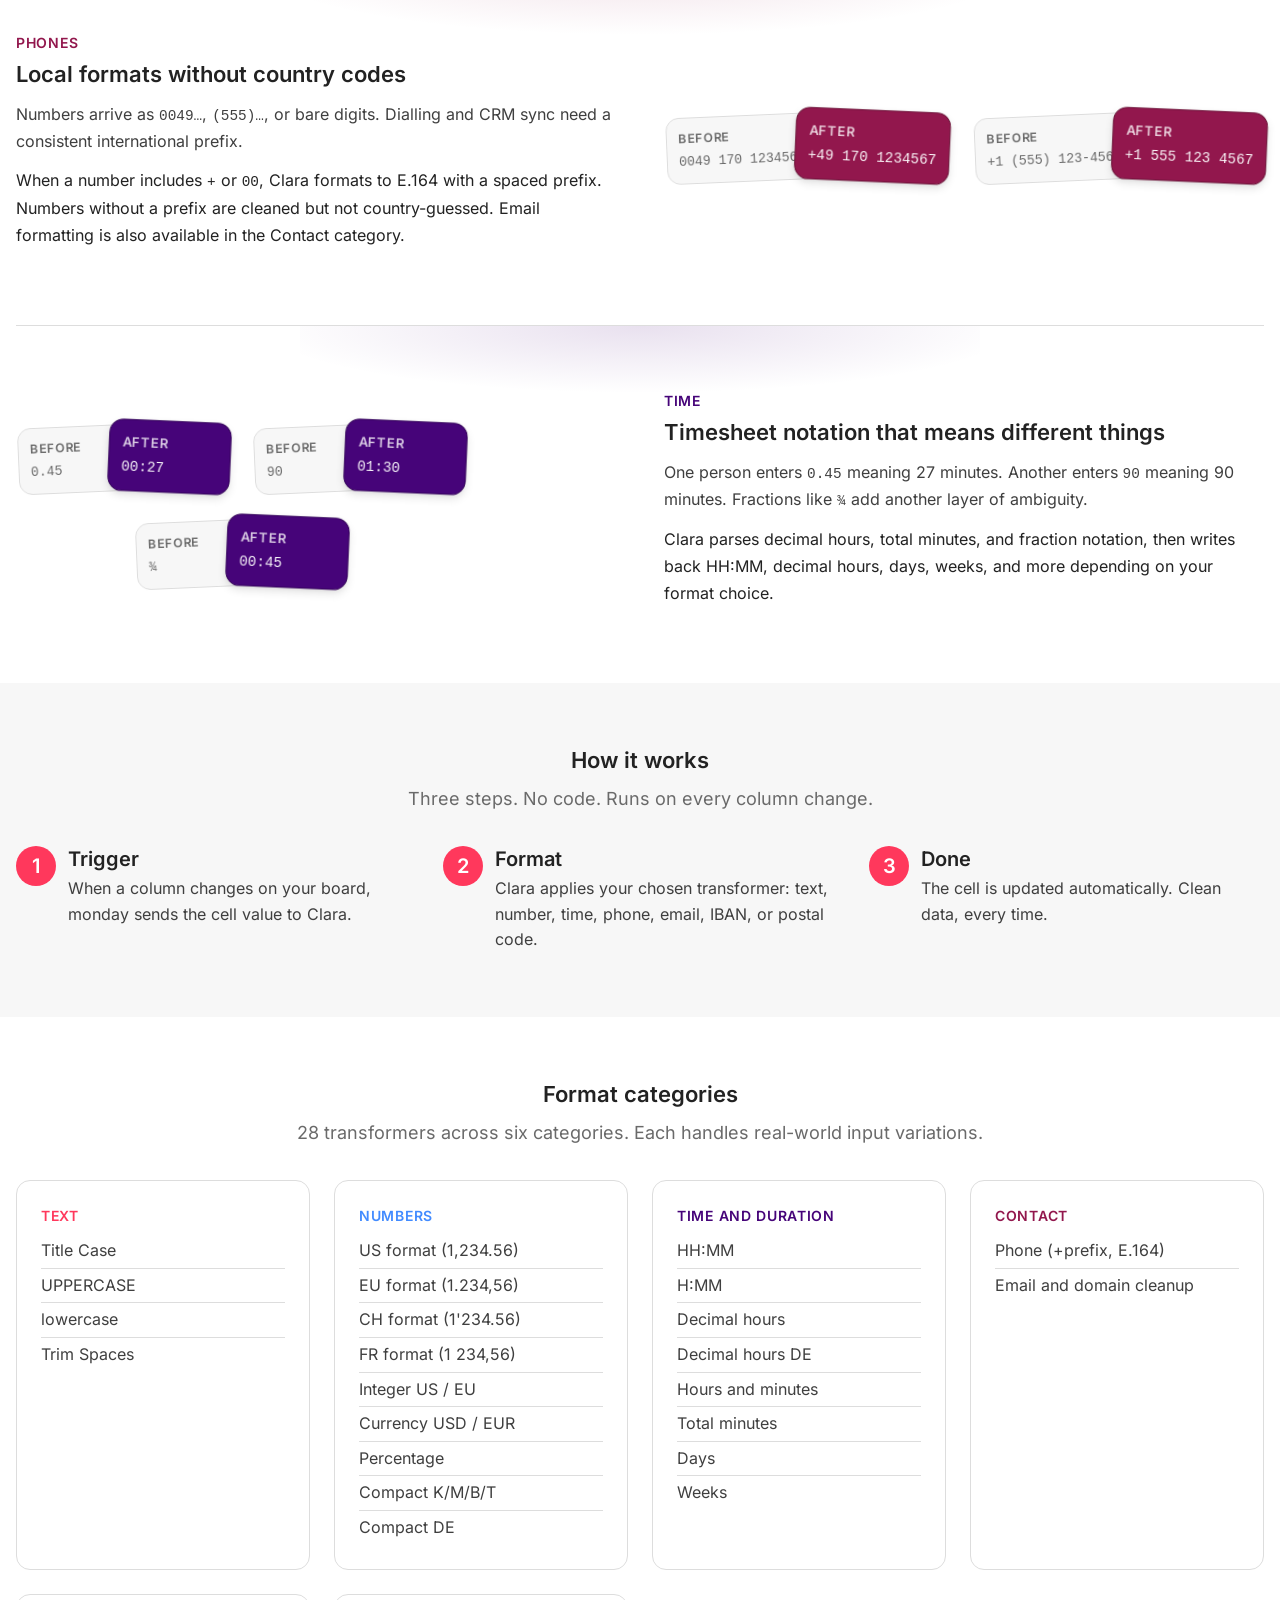
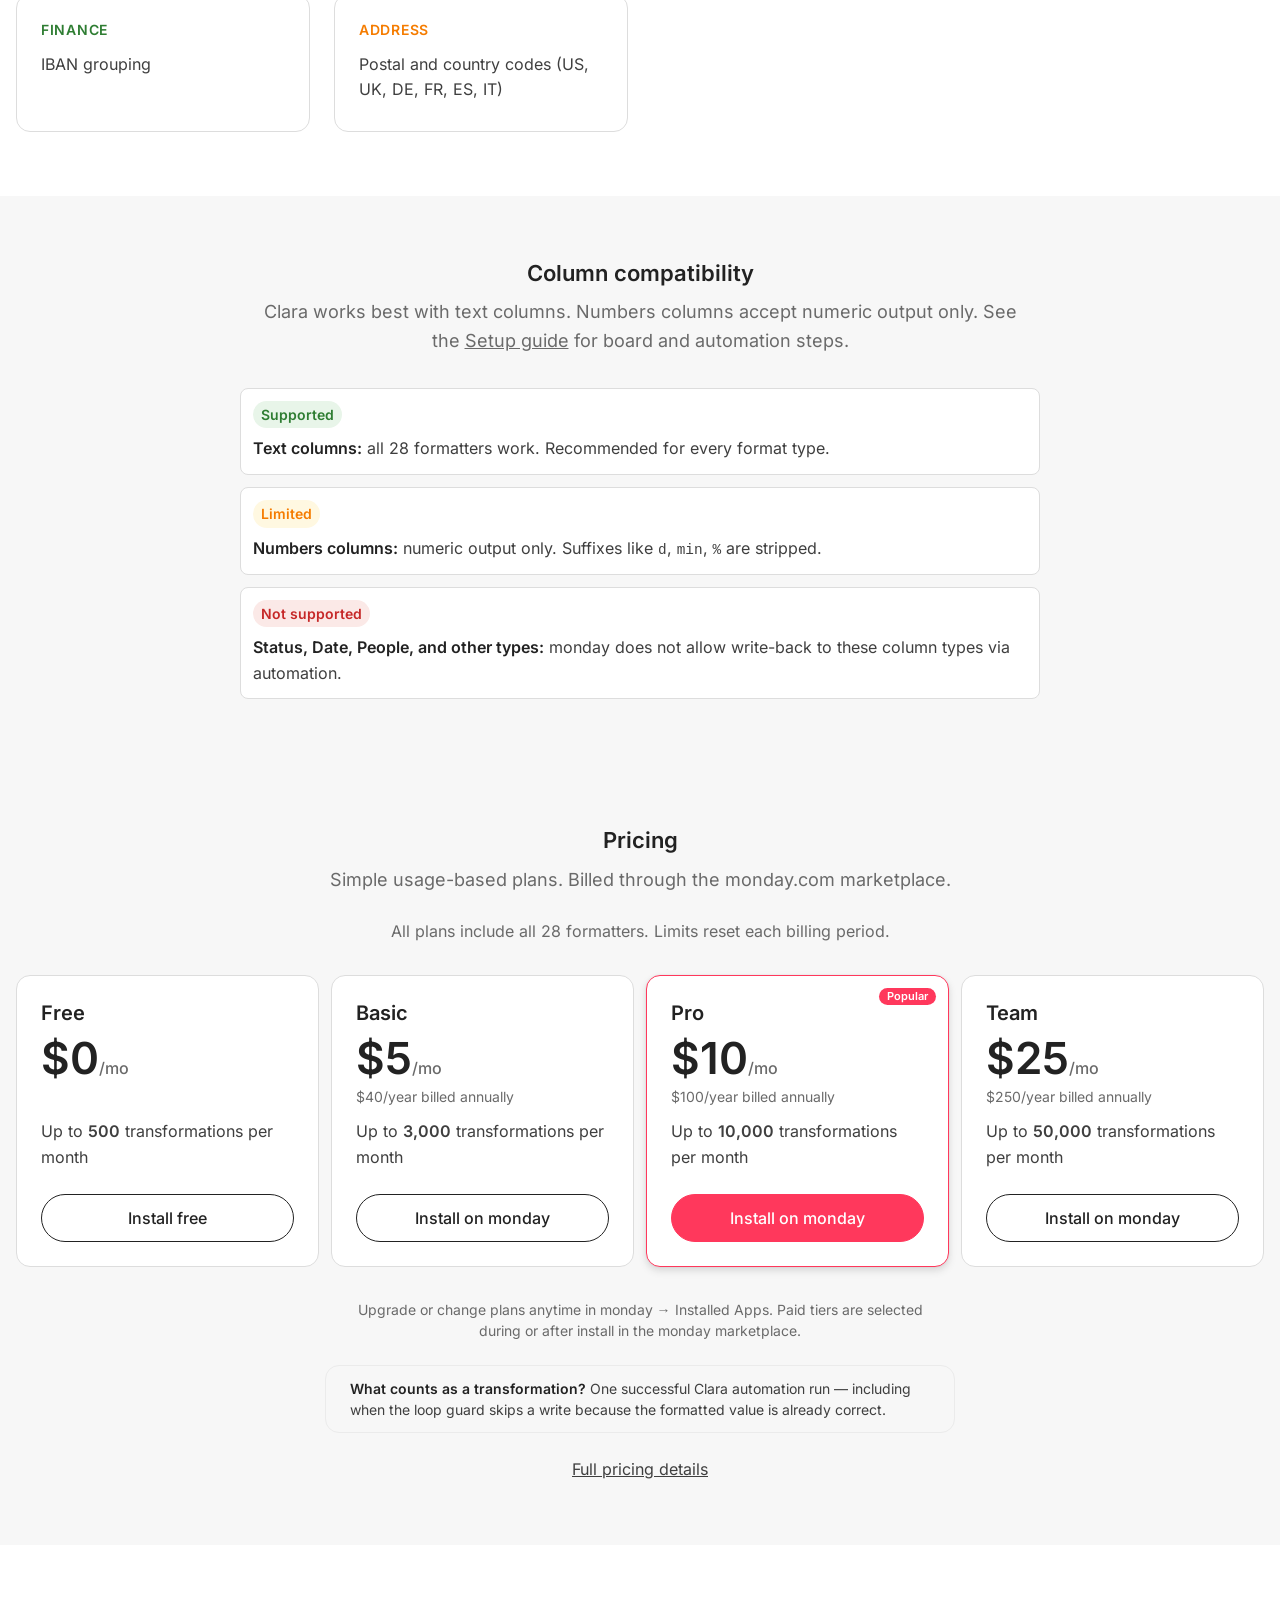
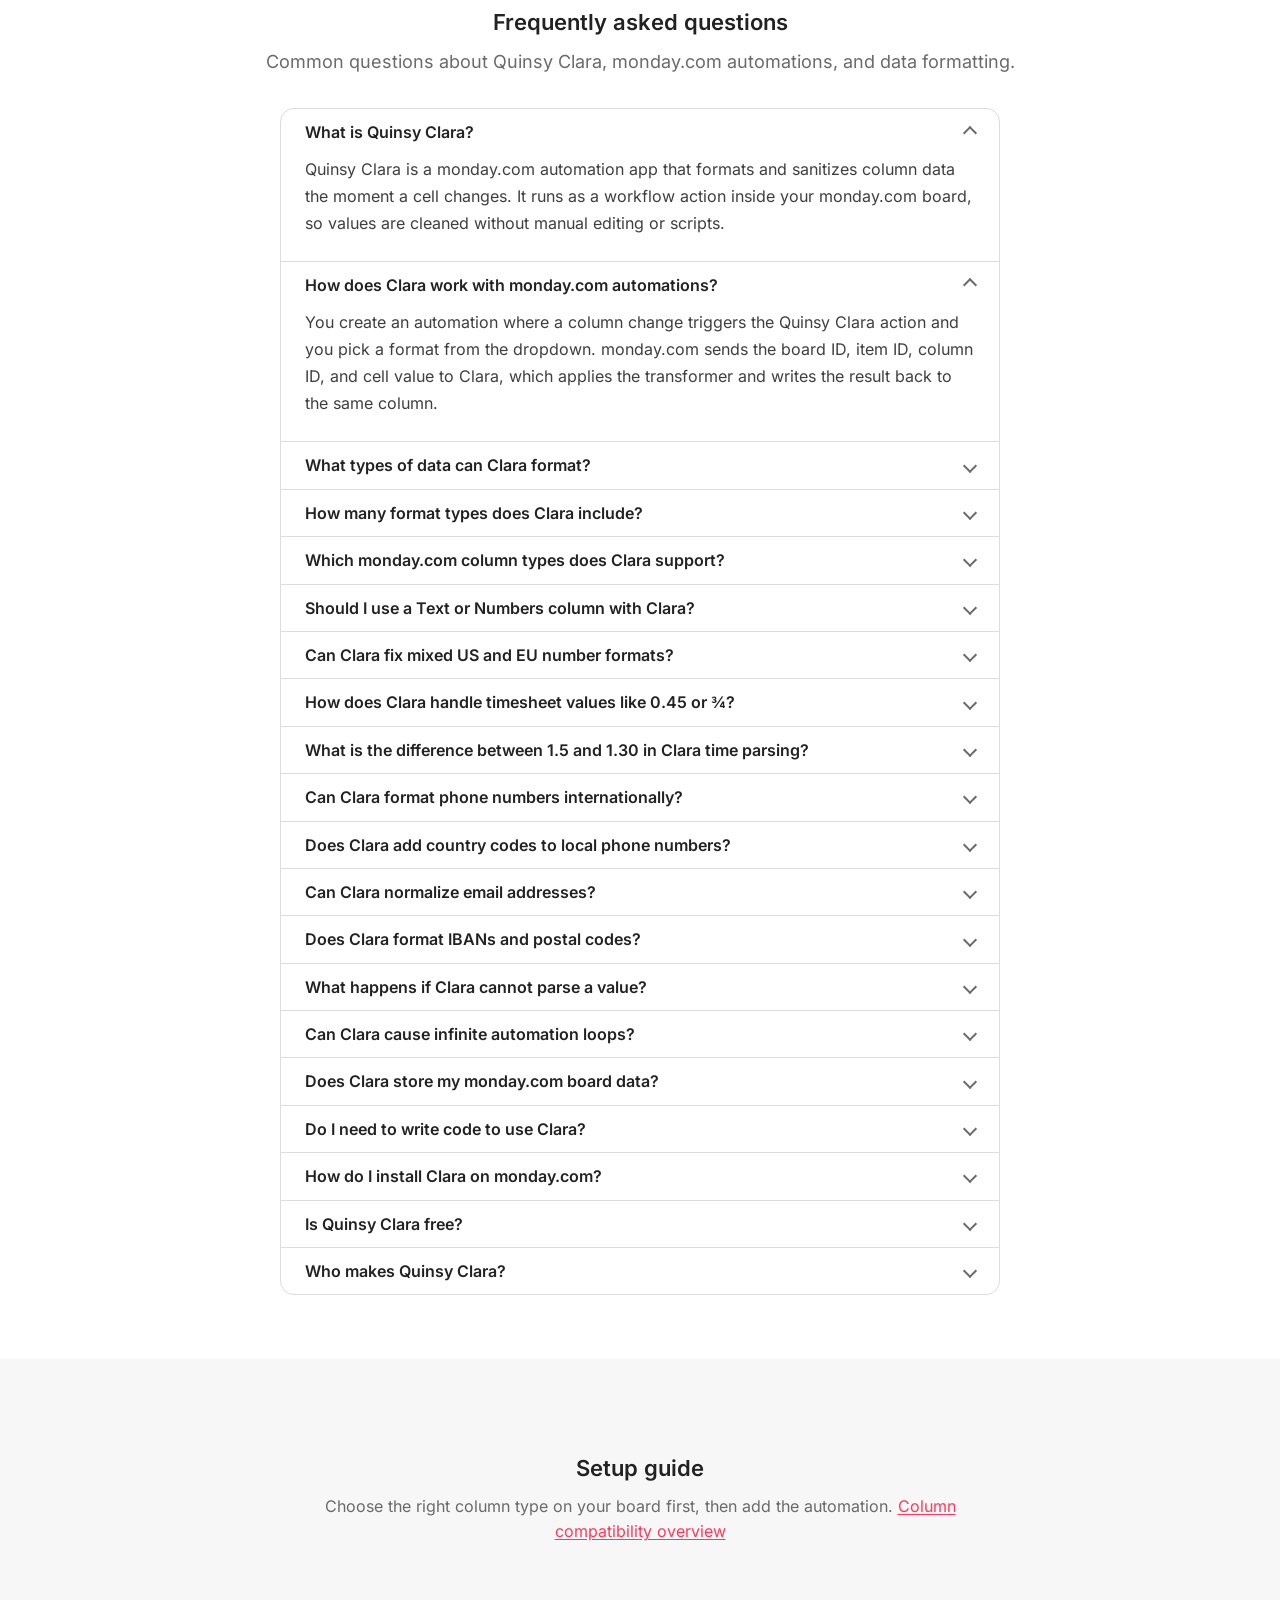
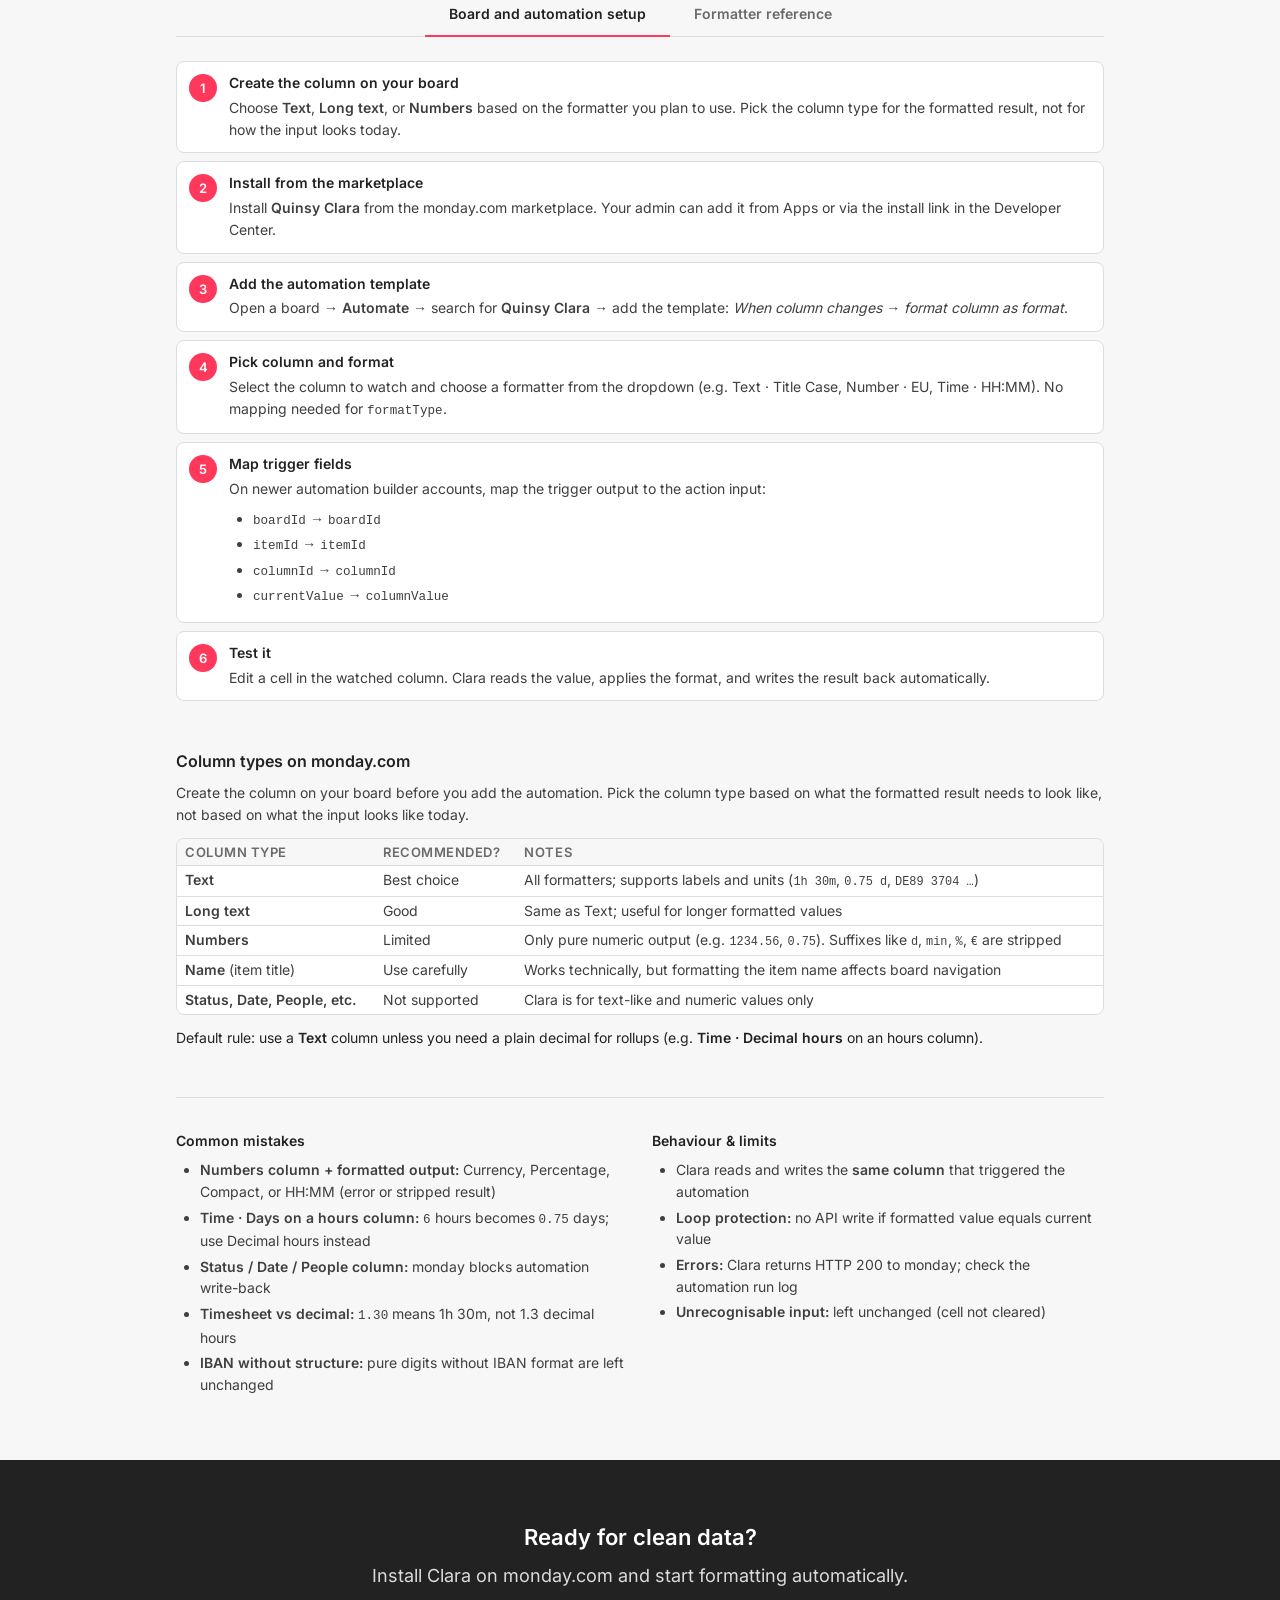
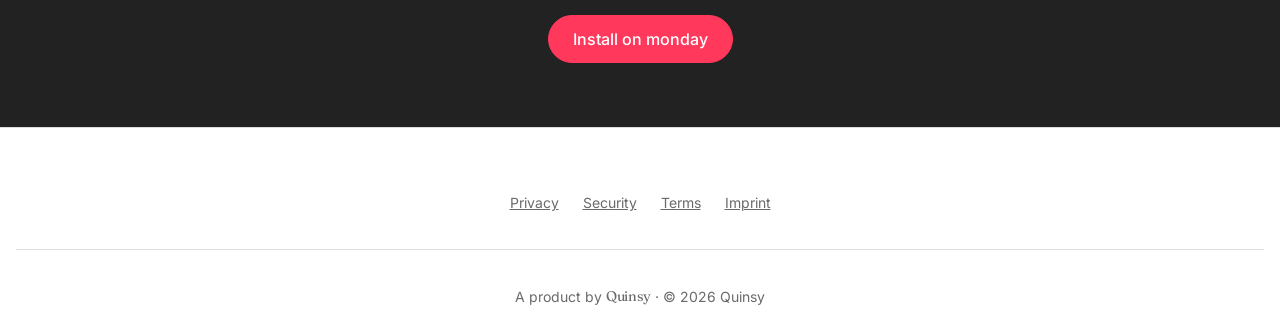
==== commit 3416df7c: "Expand Clara legal pack for compliance requirements. Add a Security page, scope lines on all legal d" ====
--- a/index.html
+++ b/index.html
@@ -1118,6 +1118,7 @@
     <div class="container site-footer__inner">
       <nav class="site-footer__links" aria-label="Footer navigation">
         <a href="/privacy/" class="site-footer__link">Privacy</a>
+        <a href="/security/" class="site-footer__link">Security</a>
         <a href="/terms/" class="site-footer__link">Terms</a>
         <a href="/imprint/" class="site-footer__link">Imprint</a>
       </nav>
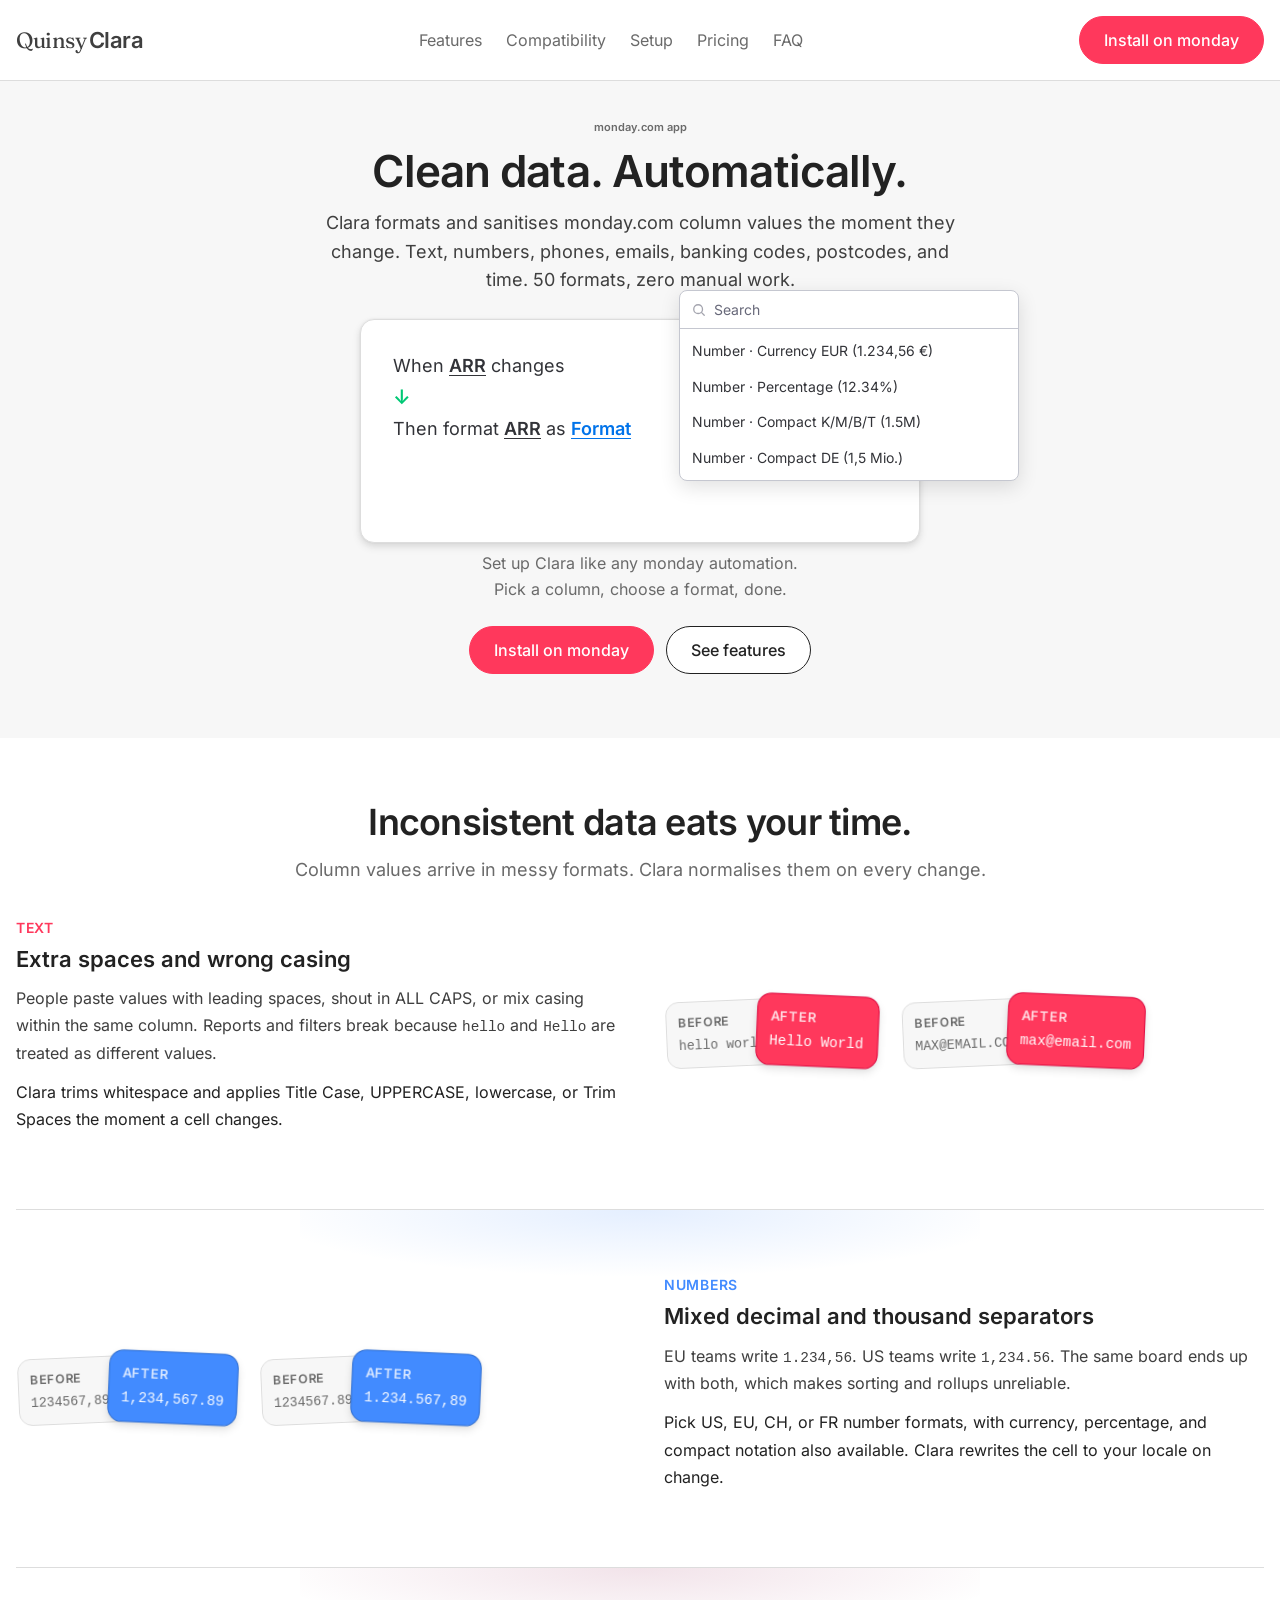
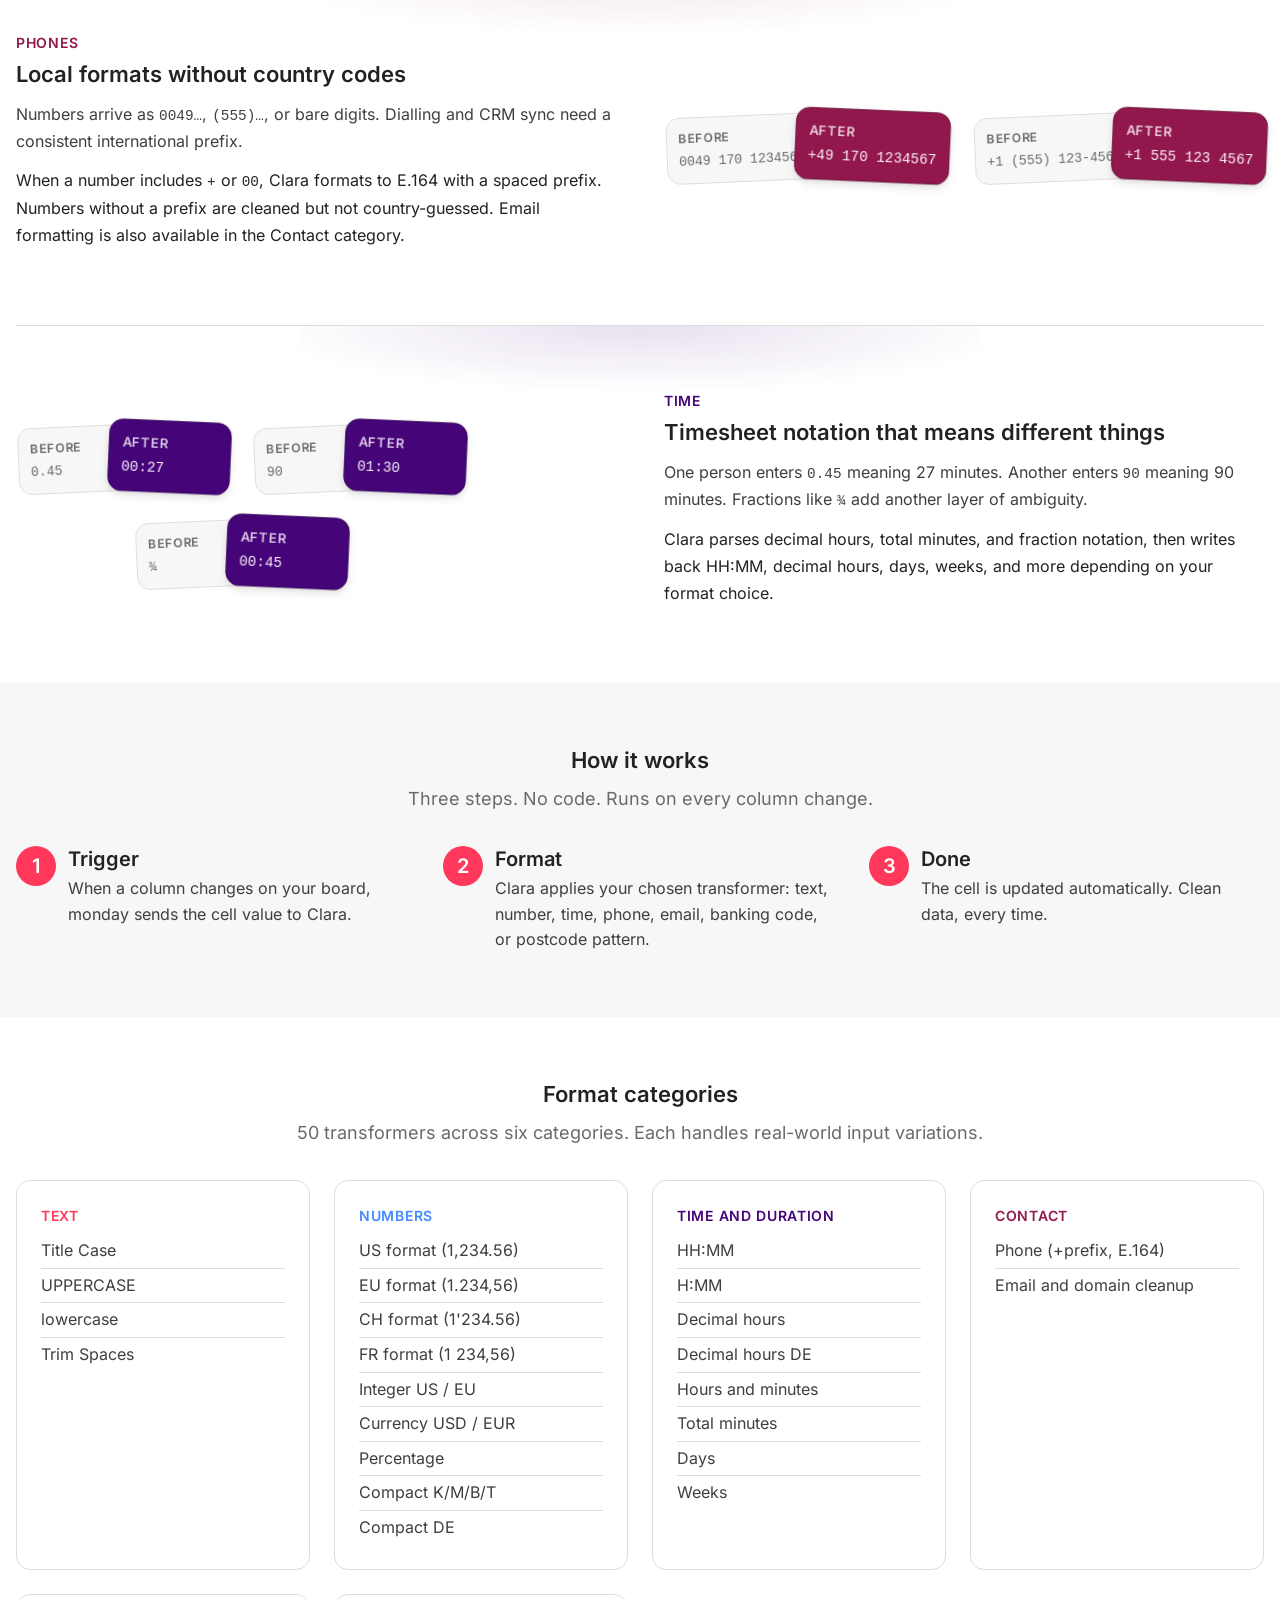
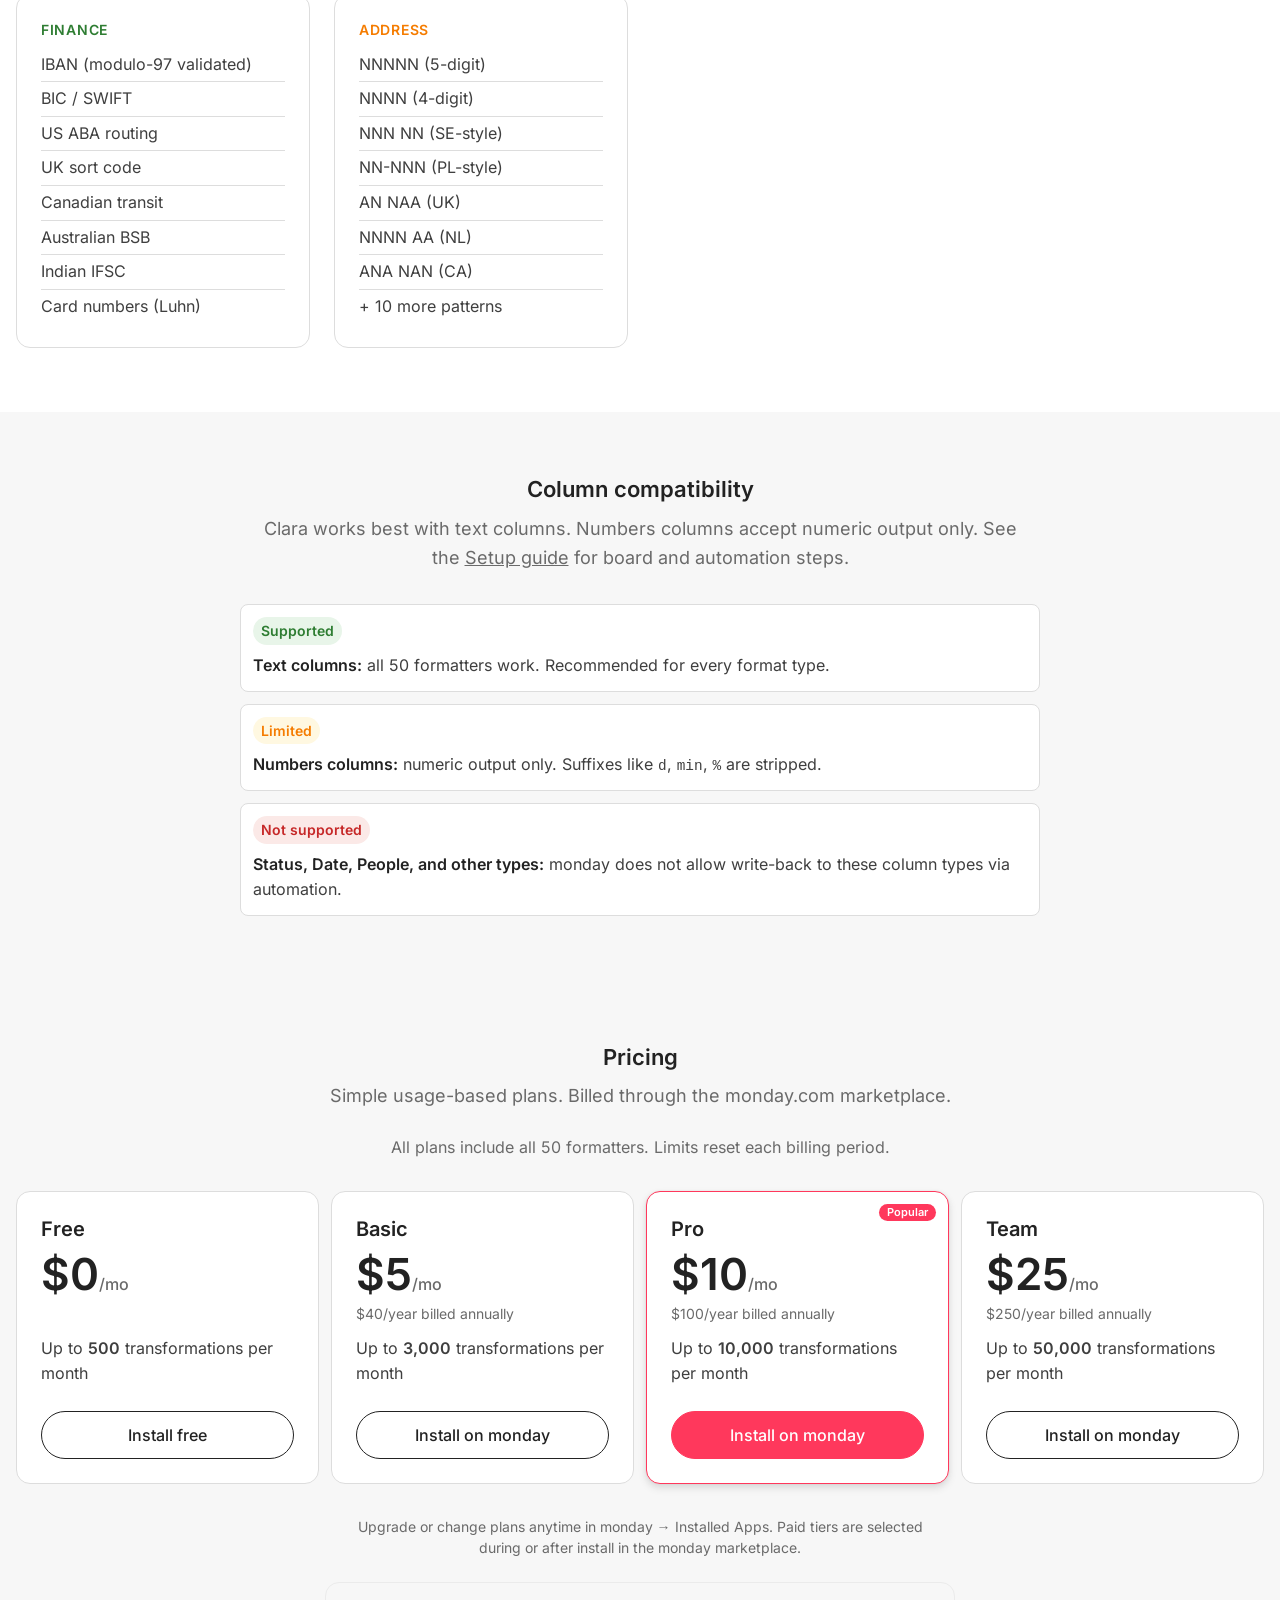
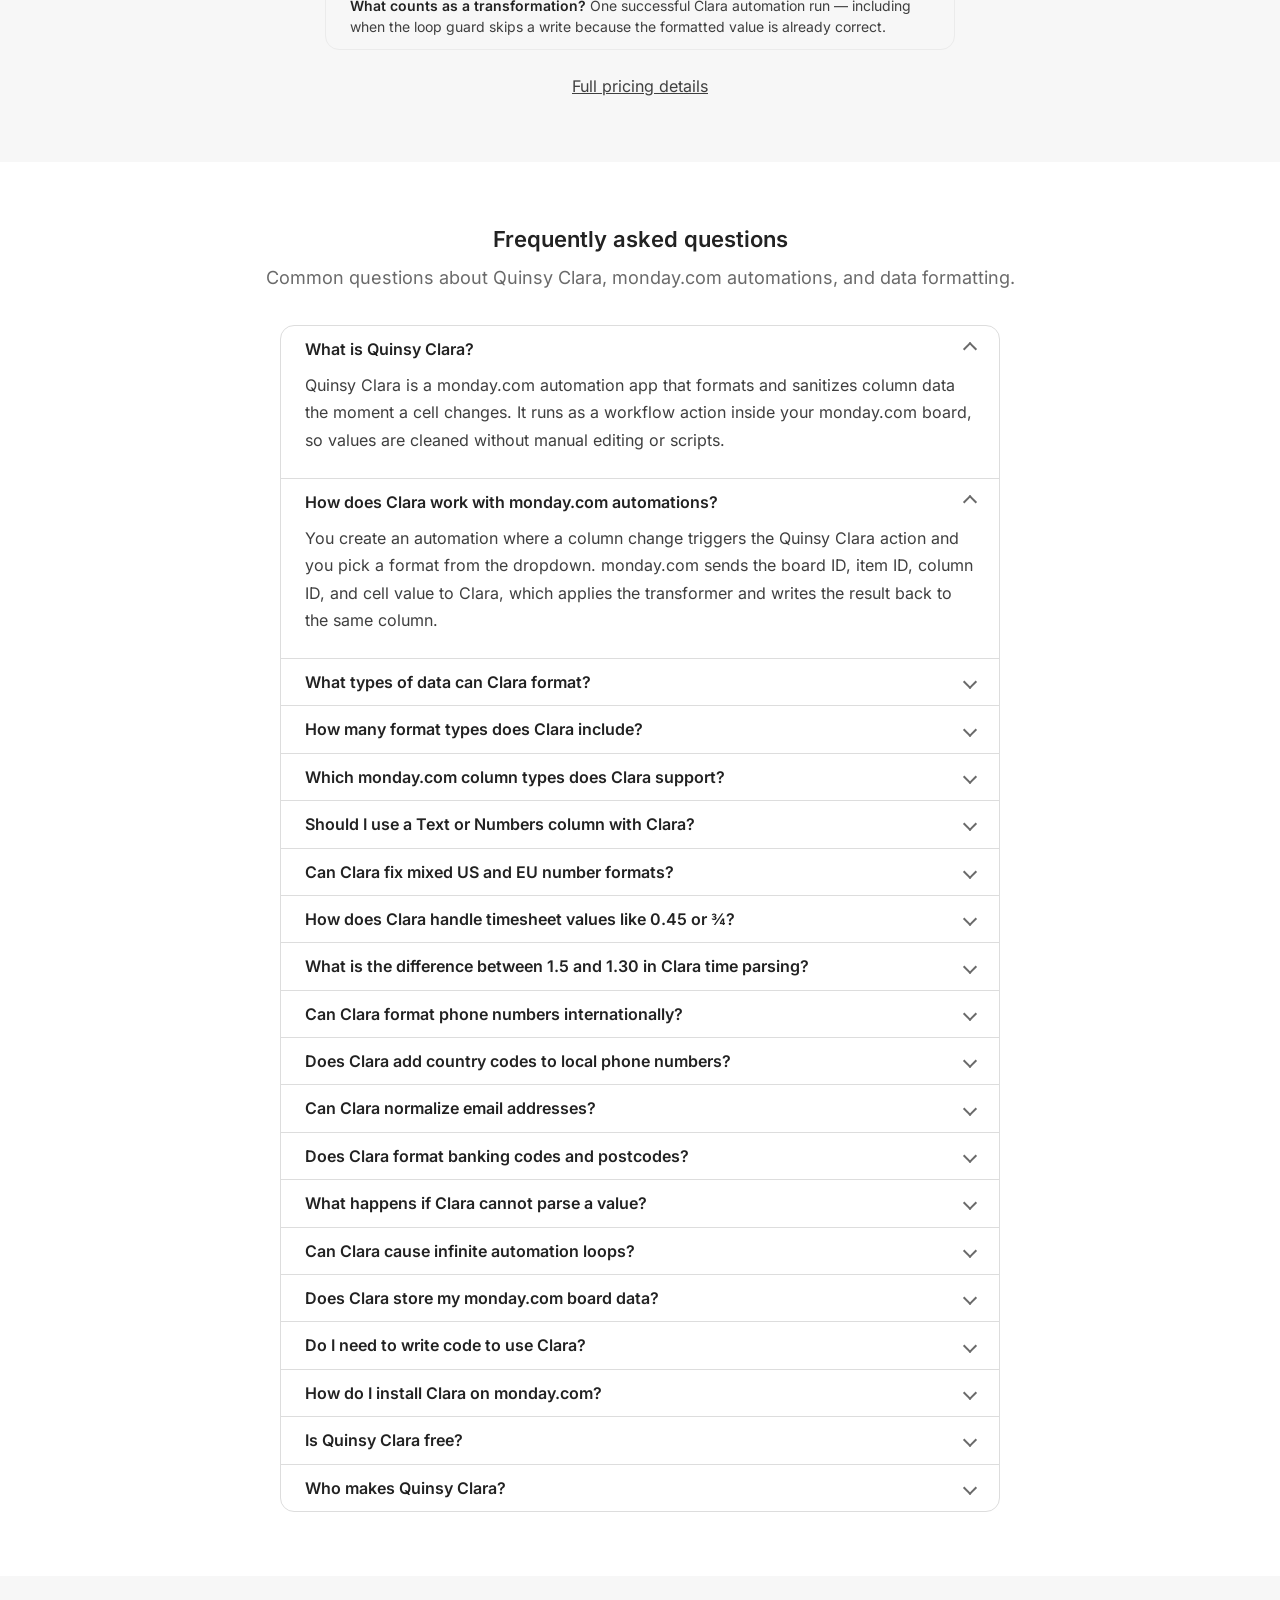
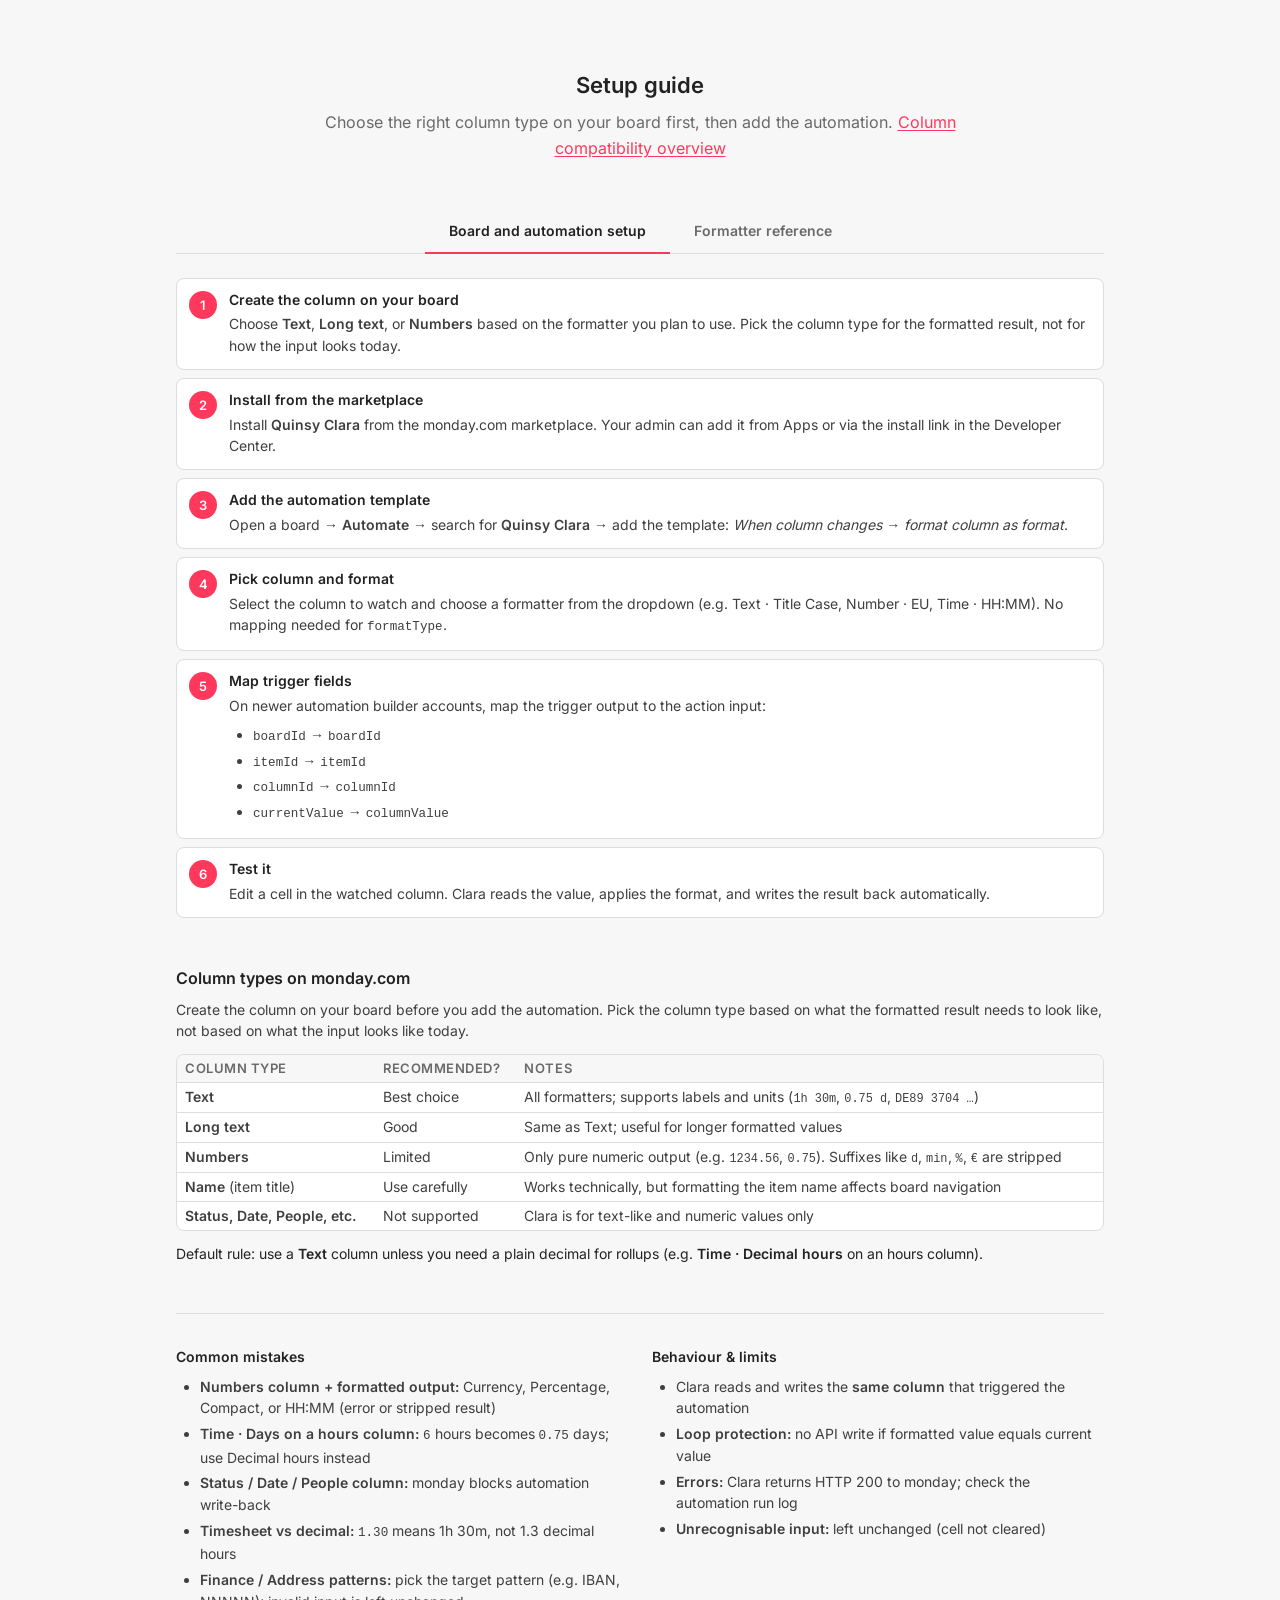
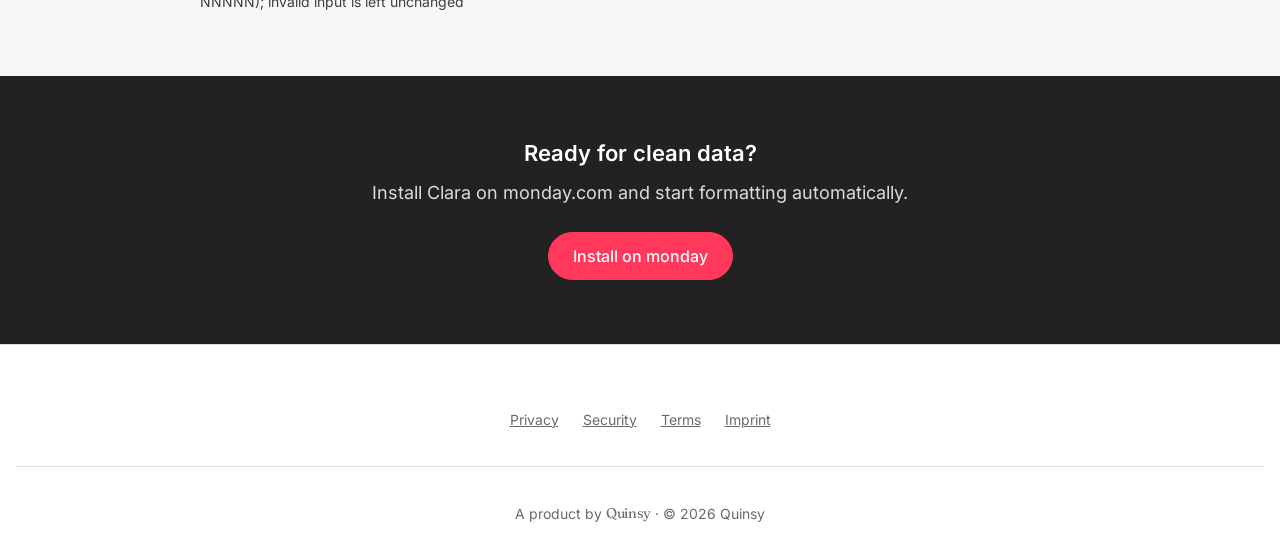
==== commit c8d03395: "Update marketing copy for 50 formatters and expanded finance/address coverage. Refresh homepage, pri" ====
--- a/index.html
+++ b/index.html
@@ -3,7 +3,7 @@
 <head>
   <meta charset="UTF-8">
   <meta name="viewport" content="width=device-width, initial-scale=1.0">
-  <meta name="description" content="Quinsy Clara formats monday.com column data automatically: text, numbers, phones, emails, IBANs, postal codes, and time. 28 formatters, zero code.">
+  <meta name="description" content="Quinsy Clara formats monday.com column data automatically: text, numbers, phones, emails, banking codes, postcodes, and time. 50 formatters, zero code.">
   <title>Clara | Clean data. Automatically.</title>
   <script type="application/ld+json">
   {
@@ -53,7 +53,7 @@
             "name": "What types of data can Clara format?",
             "acceptedAnswer": {
               "@type": "Answer",
-              "text": "Clara formats text, numbers, phone numbers, email addresses, IBANs, postal codes, and time or duration values. Each category handles real-world input variations such as mixed separators, local phone formats, and timesheet notation."
+              "text": "Clara formats text, numbers, phone numbers, email addresses, banking codes, postcodes, and time or duration values. Each category handles real-world input variations such as mixed separators, local phone formats, and timesheet notation."
             }
           },
           {
@@ -61,7 +61,7 @@
             "name": "How many format types does Clara include?",
             "acceptedAnswer": {
               "@type": "Answer",
-              "text": "Quinsy Clara includes 28 formatters across 6 categories: Text, Numbers, Time and duration, Contact, Finance, and Address. You choose one format per automation recipe."
+              "text": "Quinsy Clara includes 50 formatters across 6 categories: Text, Numbers, Time and duration, Contact, Finance, and Address. You choose one format per automation recipe."
             }
           },
           {
@@ -69,7 +69,7 @@
             "name": "Which monday.com column types does Clara support?",
             "acceptedAnswer": {
               "@type": "Answer",
-              "text": "Text columns support all 28 formatters and are the recommended choice. Numbers columns accept numeric output only, with suffixes like d, min, or % stripped. Status, Date, People, and other column types are not supported because monday.com does not allow write-back via automation."
+              "text": "Text columns support all 50 formatters and are the recommended choice. Numbers columns accept numeric output only, with suffixes like d, min, or % stripped. Status, Date, People, and other column types are not supported because monday.com does not allow write-back via automation."
             }
           },
           {
@@ -130,10 +130,10 @@
           },
           {
             "@type": "Question",
-            "name": "Does Clara format IBANs and postal codes?",
-            "acceptedAnswer": {
-              "@type": "Answer",
-              "text": "Yes. Clara groups IBAN strings into standard blocks, for example DE89 3704 0044 0532 0130 00. The Address · Postal and Country formatter normalizes postal codes for US, UK, DE, FR, ES, and IT formats."
+            "name": "Does Clara format banking codes and postcodes?",
+            "acceptedAnswer": {
+              "@type": "Answer",
+              "text": "Yes. Finance formatters cover IBAN, BIC/SWIFT, US ABA routing, UK sort codes, Canadian transit, Australian BSB, Indian IFSC, and card numbers. Address formatters cover 17 postcode patterns (NNNNN, AN NAA, NNN NN, and more). You pick the target pattern from the dropdown."
             }
           },
           {
@@ -228,7 +228,7 @@
       <div class="container hero__container">
         <span class="badge hero__badge">monday.com app</span>
         <h1 id="hero-title" class="hero__title">Clean data. Automatically.</h1>
-        <p class="hero__subtitle">Clara formats and sanitises monday.com column values the moment they change. Text, numbers, phones, emails, IBANs, postal codes, and time. 28 formats, zero manual work.</p>
+        <p class="hero__subtitle">Clara formats and sanitises monday.com column values the moment they change. Text, numbers, phones, emails, banking codes, postcodes, and time. 50 formats, zero manual work.</p>
 
         <div class="hero__demo automation-demo-stage">
           <div class="automation-demo" data-automation-demo aria-label="Animated preview of monday automation setup">
@@ -426,7 +426,7 @@
             <div class="step__number" aria-hidden="true">2</div>
             <div class="step__content">
               <h3 class="step__title">Format</h3>
-              <p class="step__text">Clara applies your chosen transformer: text, number, time, phone, email, IBAN, or postal code.</p>
+              <p class="step__text">Clara applies your chosen transformer: text, number, time, phone, email, banking code, or postcode pattern.</p>
             </div>
           </div>
           <div class="step">
@@ -444,7 +444,7 @@
       <div class="container">
         <header id="features">
           <h2 id="features-title" class="section__title">Format categories</h2>
-          <p class="section__lead">28 transformers across six categories. Each handles real-world input variations.</p>
+          <p class="section__lead">50 transformers across six categories. Each handles real-world input variations.</p>
         </header>
         <div class="features">
           <div class="feature feature--text">
@@ -493,13 +493,27 @@
           <div class="feature feature--finance">
             <p class="feature__category">Finance</p>
             <ul class="feature__list">
-              <li>IBAN grouping</li>
+              <li>IBAN (modulo-97 validated)</li>
+              <li>BIC / SWIFT</li>
+              <li>US ABA routing</li>
+              <li>UK sort code</li>
+              <li>Canadian transit</li>
+              <li>Australian BSB</li>
+              <li>Indian IFSC</li>
+              <li>Card numbers (Luhn)</li>
             </ul>
           </div>
           <div class="feature feature--address">
             <p class="feature__category">Address</p>
             <ul class="feature__list">
-              <li>Postal and country codes (US, UK, DE, FR, ES, IT)</li>
+              <li>NNNNN (5-digit)</li>
+              <li>NNNN (4-digit)</li>
+              <li>NNN NN (SE-style)</li>
+              <li>NN-NNN (PL-style)</li>
+              <li>AN NAA (UK)</li>
+              <li>NNNN AA (NL)</li>
+              <li>ANA NAN (CA)</li>
+              <li>+ 10 more patterns</li>
             </ul>
           </div>
         </div>
@@ -516,7 +530,7 @@
           <div class="compat-list">
             <div class="compat-list__item">
               <span class="compat-list__status compat-list__status--supported">Supported</span>
-              <p class="compat-list__label"><strong>Text columns:</strong> all 28 formatters work. Recommended for every format type.</p>
+              <p class="compat-list__label"><strong>Text columns:</strong> all 50 formatters work. Recommended for every format type.</p>
             </div>
             <div class="compat-list__item">
               <span class="compat-list__status compat-list__status--limited">Limited</span>
@@ -536,7 +550,7 @@
         <header>
           <h2 id="pricing-title" class="section__title">Pricing</h2>
           <p class="section__lead">Simple usage-based plans. Billed through the monday.com marketplace.</p>
-          <p class="pricing__note">All plans include all 28 formatters. Limits reset each billing period.</p>
+          <p class="pricing__note">All plans include all 50 formatters. Limits reset each billing period.</p>
         </header>
 
         <div class="pricing-grid">
@@ -606,19 +620,19 @@
           <details class="faq-item">
             <summary class="faq-item__question">What types of data can Clara format?</summary>
             <div class="faq-item__answer">
-              <p>Clara formats text, numbers, phone numbers, email addresses, IBANs, postal codes, and time or duration values. Each category handles real-world input variations such as mixed separators, local phone formats, and timesheet notation.</p>
+              <p>Clara formats text, numbers, phone numbers, email addresses, banking codes, postcodes, and time or duration values. Each category handles real-world input variations such as mixed separators, local phone formats, and timesheet notation.</p>
             </div>
           </details>
           <details class="faq-item">
             <summary class="faq-item__question">How many format types does Clara include?</summary>
             <div class="faq-item__answer">
-              <p>Quinsy Clara includes 28 formatters across 6 categories: Text, Numbers, Time and duration, Contact, Finance, and Address. You choose one format per automation recipe.</p>
+              <p>Quinsy Clara includes 50 formatters across 6 categories: Text, Numbers, Time and duration, Contact, Finance, and Address. You choose one format per automation recipe.</p>
             </div>
           </details>
           <details class="faq-item">
             <summary class="faq-item__question">Which monday.com column types does Clara support?</summary>
             <div class="faq-item__answer">
-              <p>Text columns support all 28 formatters and are the recommended choice. Numbers columns accept numeric output only, with suffixes like <code>d</code>, <code>min</code>, or <code>%</code> stripped. Status, Date, People, and other column types are not supported because monday.com does not allow write-back via automation.</p>
+              <p>Text columns support all 50 formatters and are the recommended choice. Numbers columns accept numeric output only, with suffixes like <code>d</code>, <code>min</code>, or <code>%</code> stripped. Status, Date, People, and other column types are not supported because monday.com does not allow write-back via automation.</p>
             </div>
           </details>
           <details class="faq-item">
@@ -664,9 +678,9 @@
             </div>
           </details>
           <details class="faq-item">
-            <summary class="faq-item__question">Does Clara format IBANs and postal codes?</summary>
-            <div class="faq-item__answer">
-              <p>Yes. Clara groups IBAN strings into standard blocks, for example <code>DE89 3704 0044 0532 0130 00</code>. The Address · Postal and Country formatter normalizes postal codes for US, UK, DE, FR, ES, and IT formats.</p>
+            <summary class="faq-item__question">Does Clara format banking codes and postcodes?</summary>
+            <div class="faq-item__answer">
+              <p>Yes. Finance formatters cover IBAN, BIC/SWIFT, US ABA routing, UK sort codes, Canadian transit, Australian BSB, Indian IFSC, and card numbers. Address formatters cover 17 postcode patterns such as <code>NNNNN</code> (e.g. <code>28355</code>), <code>AN NAA</code> (UK), and <code>NNN NN</code> (Sweden). Pick the target pattern from the dropdown.</p>
             </div>
           </details>
           <details class="faq-item">
@@ -796,7 +810,7 @@
               <button type="button" class="setup-filter" data-setup-category="finance">Finance</button>
               <button type="button" class="setup-filter" data-setup-category="address">Address</button>
             </div>
-            <p class="setup-results" data-setup-results aria-live="polite">Showing 27 of 27 formatters</p>
+            <p class="setup-results" data-setup-results aria-live="polite">Showing 50 of 50 formatters</p>
           </div>
           <div class="setup-table-wrap setup-table-wrap--main">
             <table class="setup-table">
@@ -1016,16 +1030,200 @@
                   <td>Finance · IBAN</td>
                   <td><span class="compat-list__status compat-list__status--supported">Text</span></td>
                   <td><code>DE89 3704 …</code></td>
-                  <td>Bank accounts</td>
-                  <td>Letters + grouping required</td>
-                </tr>
-                <tr data-setup-row data-category="address">
-                  <td><span class="setup-table__category">Address</span></td>
-                  <td>Address · Postal &amp; Country</td>
+                  <td>International bank accounts</td>
+                  <td>Modulo-97 checksum validated</td>
+                </tr>
+                <tr data-setup-row data-category="finance">
+                  <td><span class="setup-table__category">Finance</span></td>
+                  <td>Finance · BIC</td>
+                  <td><span class="compat-list__status compat-list__status--supported">Text</span></td>
+                  <td><code>COBADEFFXXX</code></td>
+                  <td>SWIFT/BIC identifiers</td>
+                  <td>8 or 11 characters</td>
+                </tr>
+                <tr data-setup-row data-category="finance">
+                  <td><span class="setup-table__category">Finance</span></td>
+                  <td>Finance · ABA</td>
+                  <td><span class="compat-list__status compat-list__status--supported">Text</span></td>
+                  <td><code>021000021</code></td>
+                  <td>US routing numbers</td>
+                  <td>9 digits</td>
+                </tr>
+                <tr data-setup-row data-category="finance">
+                  <td><span class="setup-table__category">Finance</span></td>
+                  <td>Finance · Sort Code</td>
+                  <td><span class="compat-list__status compat-list__status--supported">Text</span></td>
+                  <td><code>12-34-56</code></td>
+                  <td>UK sort codes</td>
+                  <td>6 digits, hyphenated</td>
+                </tr>
+                <tr data-setup-row data-category="finance">
+                  <td><span class="setup-table__category">Finance</span></td>
+                  <td>Finance · Transit</td>
+                  <td><span class="compat-list__status compat-list__status--supported">Text</span></td>
+                  <td><code>12345-678</code></td>
+                  <td>Canadian transit</td>
+                  <td>8 digits</td>
+                </tr>
+                <tr data-setup-row data-category="finance">
+                  <td><span class="setup-table__category">Finance</span></td>
+                  <td>Finance · BSB</td>
+                  <td><span class="compat-list__status compat-list__status--supported">Text</span></td>
+                  <td><code>062-000</code></td>
+                  <td>Australian BSB</td>
+                  <td>6 digits, hyphenated</td>
+                </tr>
+                <tr data-setup-row data-category="finance">
+                  <td><span class="setup-table__category">Finance</span></td>
+                  <td>Finance · IFSC</td>
+                  <td><span class="compat-list__status compat-list__status--supported">Text</span></td>
+                  <td><code>SBIN0001234</code></td>
+                  <td>Indian IFSC</td>
+                  <td>11 characters</td>
+                </tr>
+                <tr data-setup-row data-category="finance">
+                  <td><span class="setup-table__category">Finance</span></td>
+                  <td>Finance · Card</td>
+                  <td><span class="compat-list__status compat-list__status--supported">Text</span></td>
+                  <td><code>4111 1111 …</code></td>
+                  <td>Card numbers</td>
+                  <td>Luhn validation</td>
+                </tr>
+                <tr data-setup-row data-category="address">
+                  <td><span class="setup-table__category">Address</span></td>
+                  <td>Address · Postal · NNNNN</td>
+                  <td><span class="compat-list__status compat-list__status--supported">Text</span></td>
+                  <td><code>28355</code></td>
+                  <td>5-digit postcodes</td>
+                  <td>DE, FR, ES, IT, US ZIP</td>
+                </tr>
+                <tr data-setup-row data-category="address">
+                  <td><span class="setup-table__category">Address</span></td>
+                  <td>Address · Postal · NNNN</td>
+                  <td><span class="compat-list__status compat-list__status--supported">Text</span></td>
+                  <td><code>2100</code></td>
+                  <td>4-digit postcodes</td>
+                  <td>AT, CH, BE, DK</td>
+                </tr>
+                <tr data-setup-row data-category="address">
+                  <td><span class="setup-table__category">Address</span></td>
+                  <td>Address · Postal · NNNNNN</td>
+                  <td><span class="compat-list__status compat-list__status--supported">Text</span></td>
+                  <td><code>123456</code></td>
+                  <td>6-digit postcodes</td>
+                  <td>CN, IN, RU, RO</td>
+                </tr>
+                <tr data-setup-row data-category="address">
+                  <td><span class="setup-table__category">Address</span></td>
+                  <td>Address · Postal · NNN NNN</td>
+                  <td><span class="compat-list__status compat-list__status--supported">Text</span></td>
+                  <td><code>123 456</code></td>
+                  <td>6-digit spaced</td>
+                  <td>CZ, SK</td>
+                </tr>
+                <tr data-setup-row data-category="address">
+                  <td><span class="setup-table__category">Address</span></td>
+                  <td>Address · Postal · NNNNN-NNNN</td>
+                  <td><span class="compat-list__status compat-list__status--supported">Text</span></td>
+                  <td><code>90210-1234</code></td>
+                  <td>US ZIP+4</td>
+                  <td>9 digits</td>
+                </tr>
+                <tr data-setup-row data-category="address">
+                  <td><span class="setup-table__category">Address</span></td>
+                  <td>Address · Postal · AN NAA</td>
                   <td><span class="compat-list__status compat-list__status--supported">Text</span></td>
                   <td><code>SW1A 1AA</code></td>
-                  <td>Address cleanup</td>
-                  <td>Letters, country codes</td>
+                  <td>UK postcodes</td>
+                  <td>Alphanumeric</td>
+                </tr>
+                <tr data-setup-row data-category="address">
+                  <td><span class="setup-table__category">Address</span></td>
+                  <td>Address · Postal · NNNN AA</td>
+                  <td><span class="compat-list__status compat-list__status--supported">Text</span></td>
+                  <td><code>1234 AB</code></td>
+                  <td>Netherlands</td>
+                  <td>4 digits + 2 letters</td>
+                </tr>
+                <tr data-setup-row data-category="address">
+                  <td><span class="setup-table__category">Address</span></td>
+                  <td>Address · Postal · ANA NAN</td>
+                  <td><span class="compat-list__status compat-list__status--supported">Text</span></td>
+                  <td><code>K1A 0B1</code></td>
+                  <td>Canada</td>
+                  <td>Alphanumeric</td>
+                </tr>
+                <tr data-setup-row data-category="address">
+                  <td><span class="setup-table__category">Address</span></td>
+                  <td>Address · Postal · NNN</td>
+                  <td><span class="compat-list__status compat-list__status--supported">Text</span></td>
+                  <td><code>101</code></td>
+                  <td>3-digit postcodes</td>
+                  <td>IS, MG</td>
+                </tr>
+                <tr data-setup-row data-category="address">
+                  <td><span class="setup-table__category">Address</span></td>
+                  <td>Address · Postal · NNNNNNN</td>
+                  <td><span class="compat-list__status compat-list__status--supported">Text</span></td>
+                  <td><code>1234567</code></td>
+                  <td>7-digit postcodes</td>
+                  <td>JP, IL</td>
+                </tr>
+                <tr data-setup-row data-category="address">
+                  <td><span class="setup-table__category">Address</span></td>
+                  <td>Address · Postal · NNN NN</td>
+                  <td><span class="compat-list__status compat-list__status--supported">Text</span></td>
+                  <td><code>123 45</code></td>
+                  <td>Sweden</td>
+                  <td>5-digit spaced</td>
+                </tr>
+                <tr data-setup-row data-category="address">
+                  <td><span class="setup-table__category">Address</span></td>
+                  <td>Address · Postal · NN-NNN</td>
+                  <td><span class="compat-list__status compat-list__status--supported">Text</span></td>
+                  <td><code>00-001</code></td>
+                  <td>Poland</td>
+                  <td>5-digit hyphenated</td>
+                </tr>
+                <tr data-setup-row data-category="address">
+                  <td><span class="setup-table__category">Address</span></td>
+                  <td>Address · Postal · NNN-NNNN</td>
+                  <td><span class="compat-list__status compat-list__status--supported">Text</span></td>
+                  <td><code>123-4567</code></td>
+                  <td>Japan (alt)</td>
+                  <td>7-digit hyphenated</td>
+                </tr>
+                <tr data-setup-row data-category="address">
+                  <td><span class="setup-table__category">Address</span></td>
+                  <td>Address · Postal · A-NNNN</td>
+                  <td><span class="compat-list__status compat-list__status--supported">Text</span></td>
+                  <td><code>L-1234</code></td>
+                  <td>Luxembourg</td>
+                  <td>Letter + 4 digits</td>
+                </tr>
+                <tr data-setup-row data-category="address">
+                  <td><span class="setup-table__category">Address</span></td>
+                  <td>Address · Postal · AA NNNN</td>
+                  <td><span class="compat-list__status compat-list__status--supported">Text</span></td>
+                  <td><code>HN 1234</code></td>
+                  <td>Honduras</td>
+                  <td>2 letters + 4 digits</td>
+                </tr>
+                <tr data-setup-row data-category="address">
+                  <td><span class="setup-table__category">Address</span></td>
+                  <td>Address · Postal · AA-NNNNN</td>
+                  <td><span class="compat-list__status compat-list__status--supported">Text</span></td>
+                  <td><code>LT-12345</code></td>
+                  <td>Lithuania, Croatia</td>
+                  <td>2 letters + 5 digits</td>
+                </tr>
+                <tr data-setup-row data-category="address">
+                  <td><span class="setup-table__category">Address</span></td>
+                  <td>Address · Postal · ANNNN</td>
+                  <td><span class="compat-list__status compat-list__status--supported">Text</span></td>
+                  <td><code>C1425</code></td>
+                  <td>Argentina</td>
+                  <td>Letter + 4 digits</td>
                 </tr>
               </tbody>
             </table>
@@ -1087,7 +1285,7 @@
               <li><strong>Time · Days on a hours column:</strong> <code>6</code> hours becomes <code>0.75</code> days; use Decimal hours instead</li>
               <li><strong>Status / Date / People column:</strong> monday blocks automation write-back</li>
               <li><strong>Timesheet vs decimal:</strong> <code>1.30</code> means 1h 30m, not 1.3 decimal hours</li>
-              <li><strong>IBAN without structure:</strong> pure digits without IBAN format are left unchanged</li>
+              <li><strong>Finance / Address patterns:</strong> pick the target pattern (e.g. IBAN, NNNNN); invalid input is left unchanged</li>
             </ul>
           </div>
           <div class="setup-footer__col">
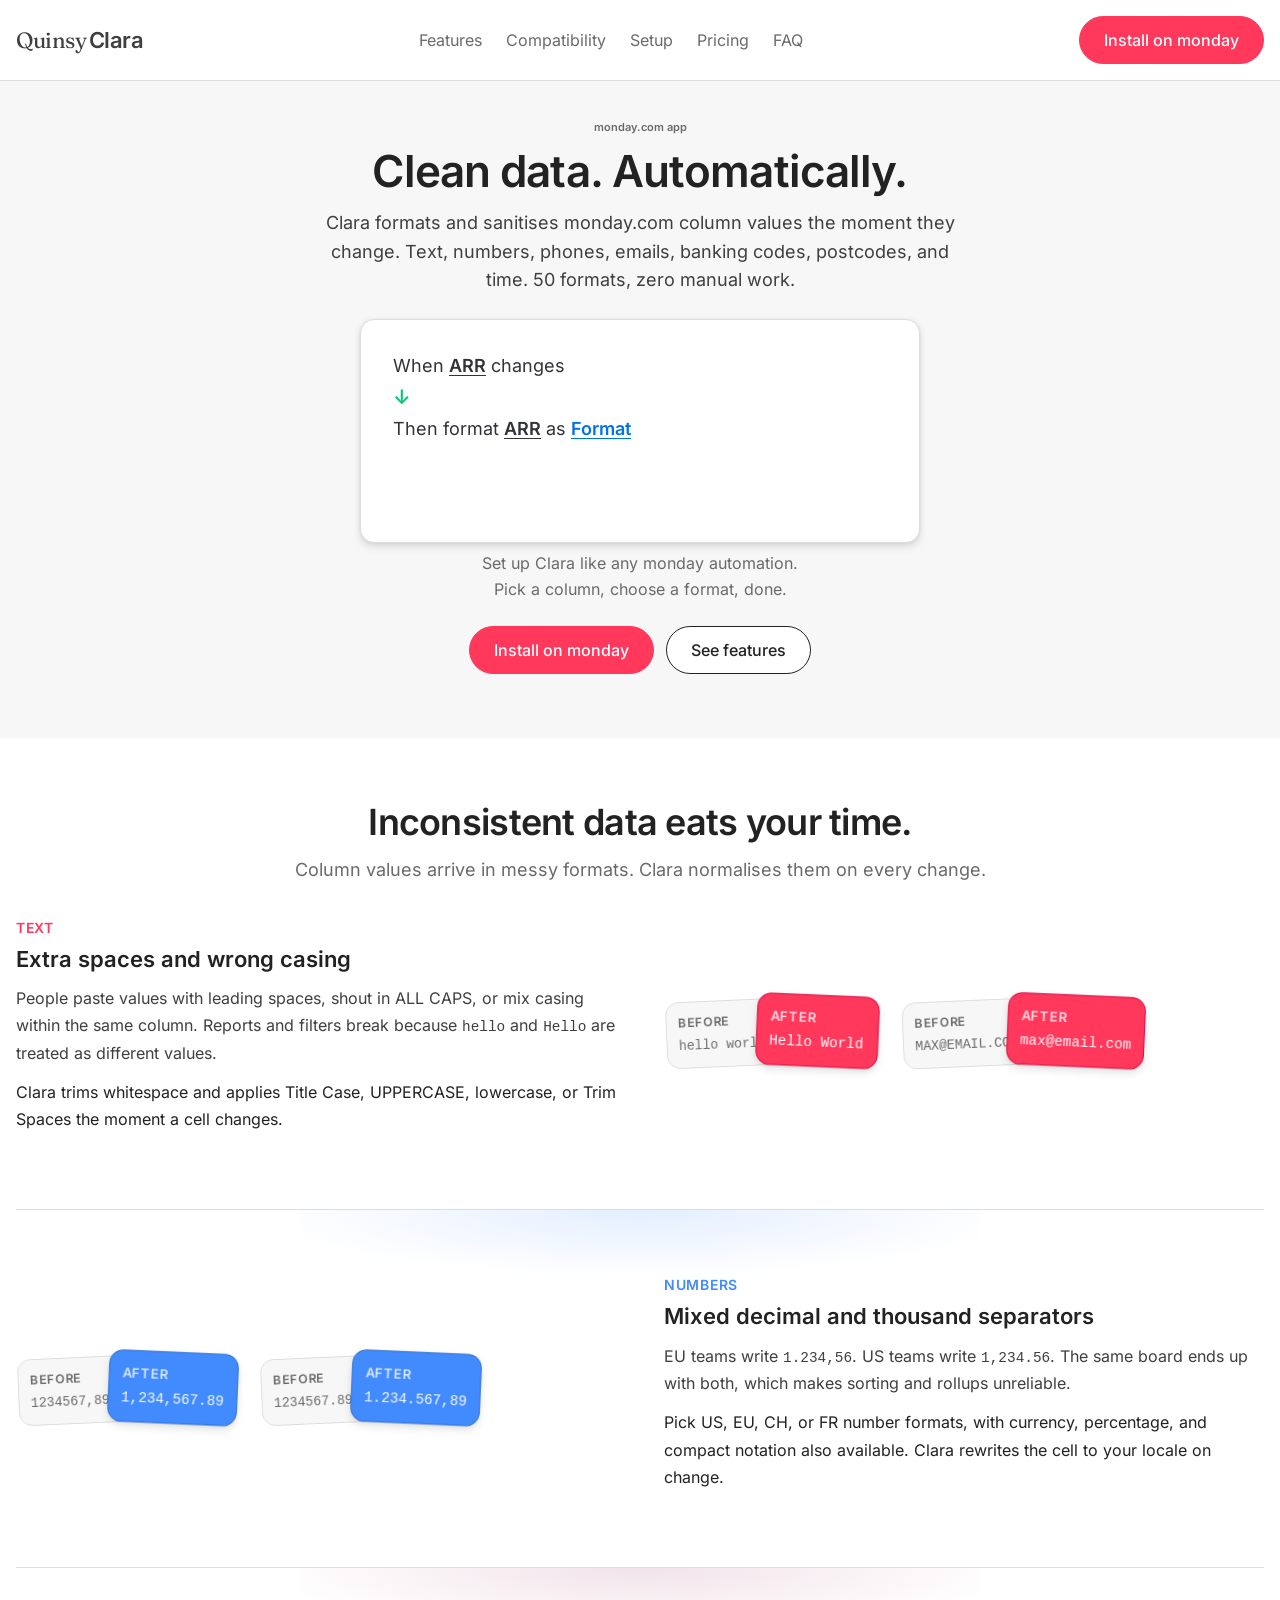
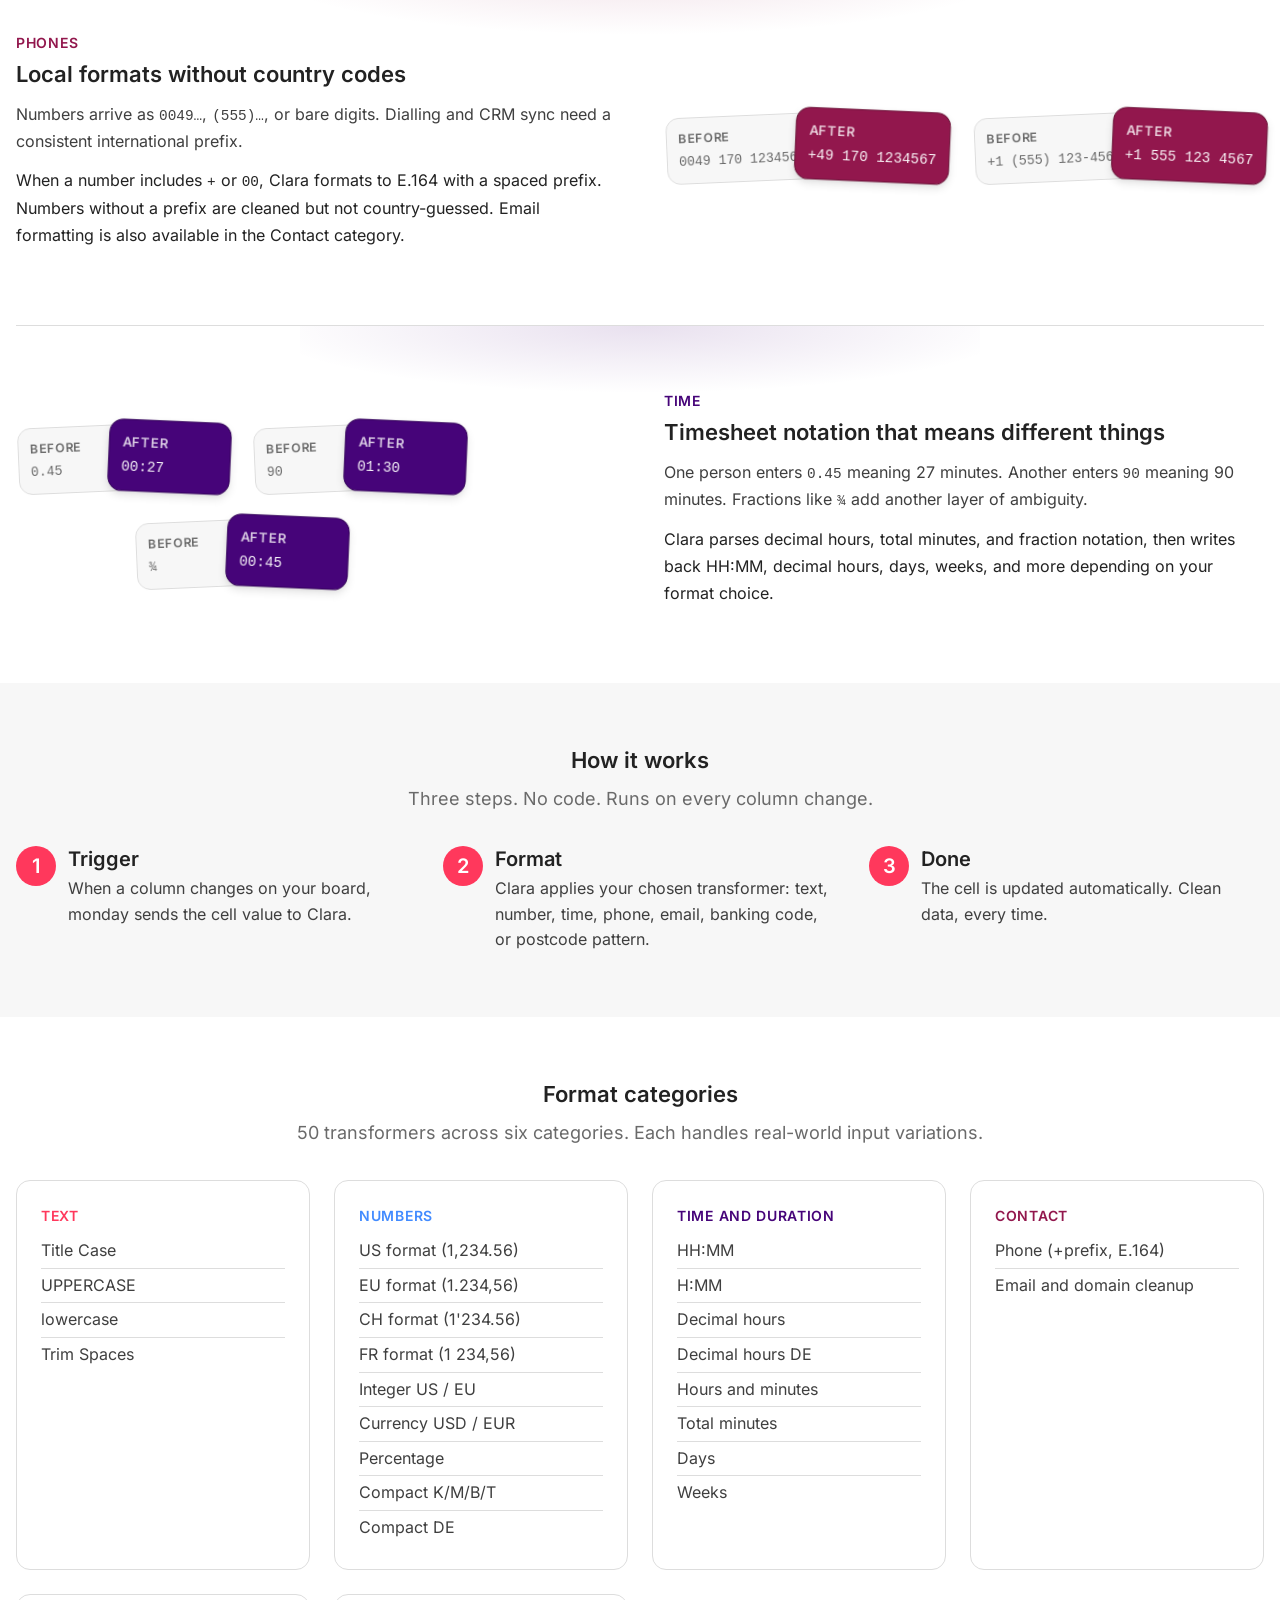
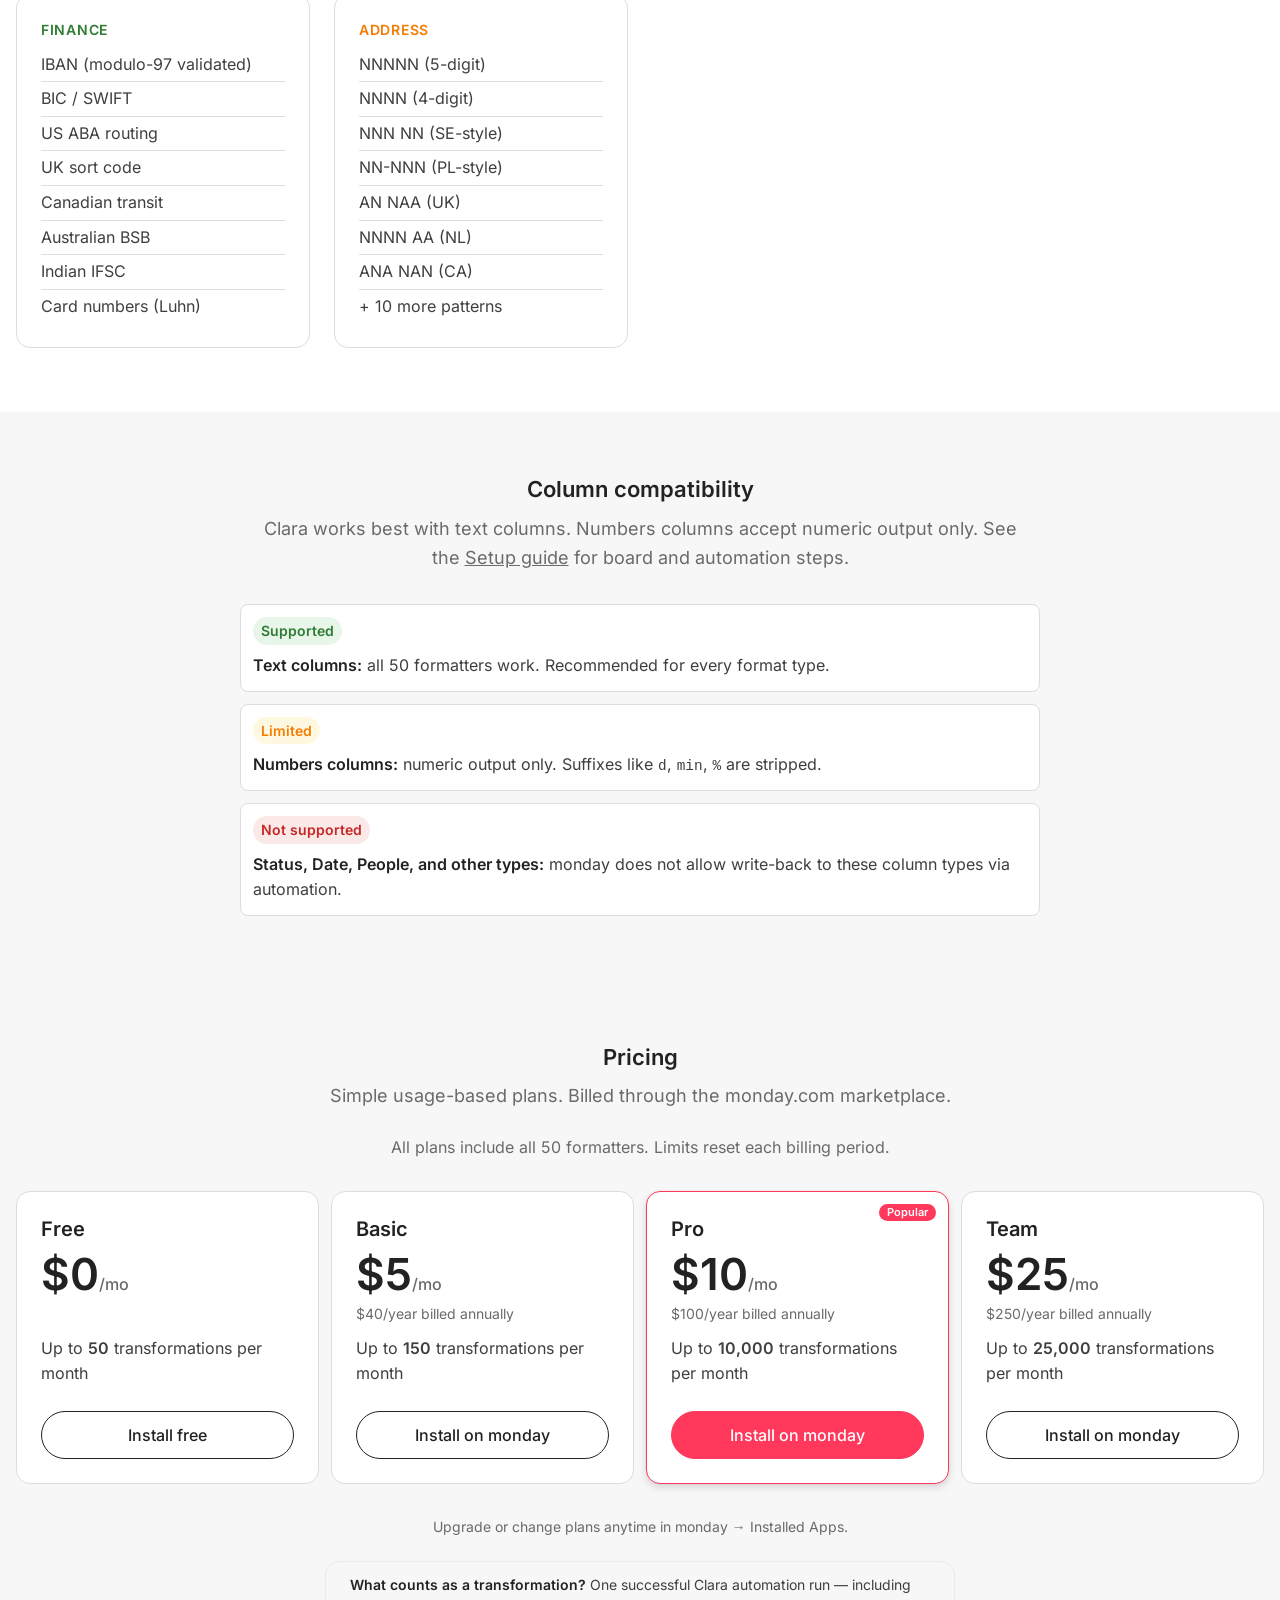
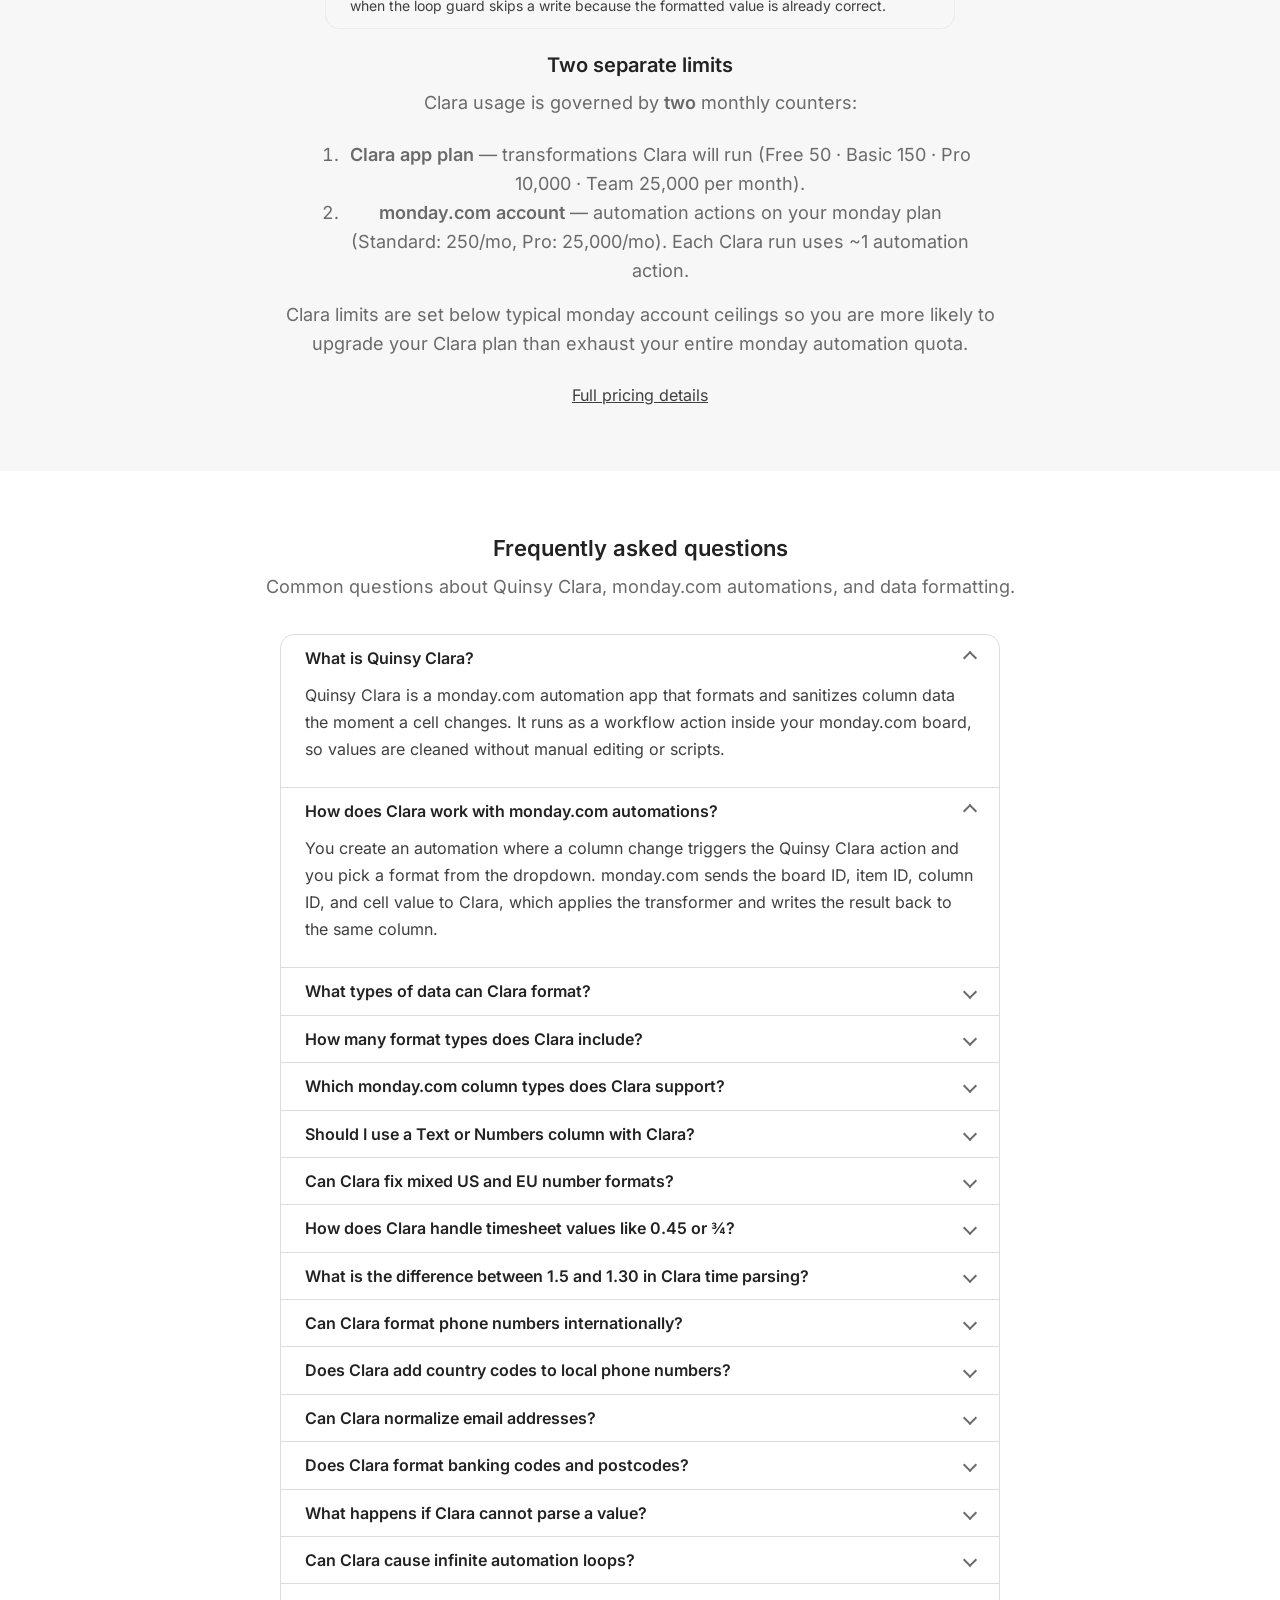
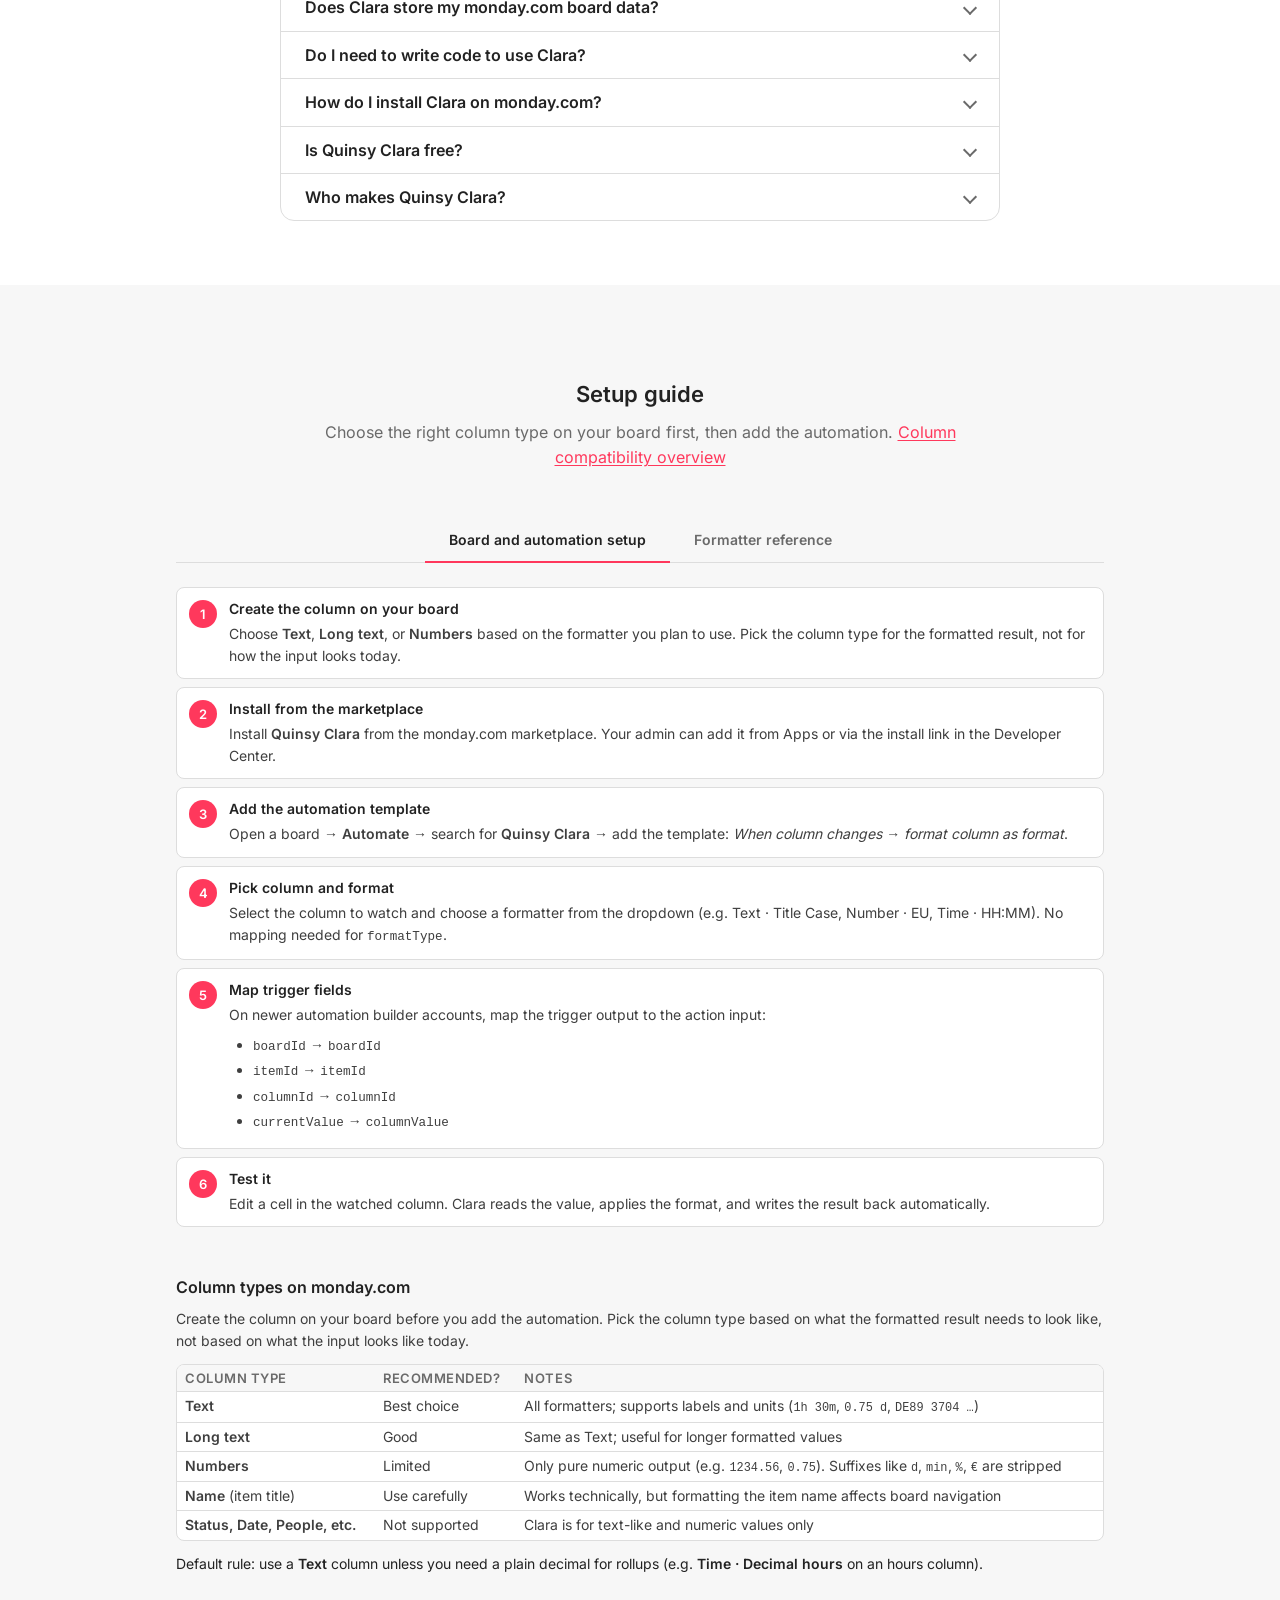
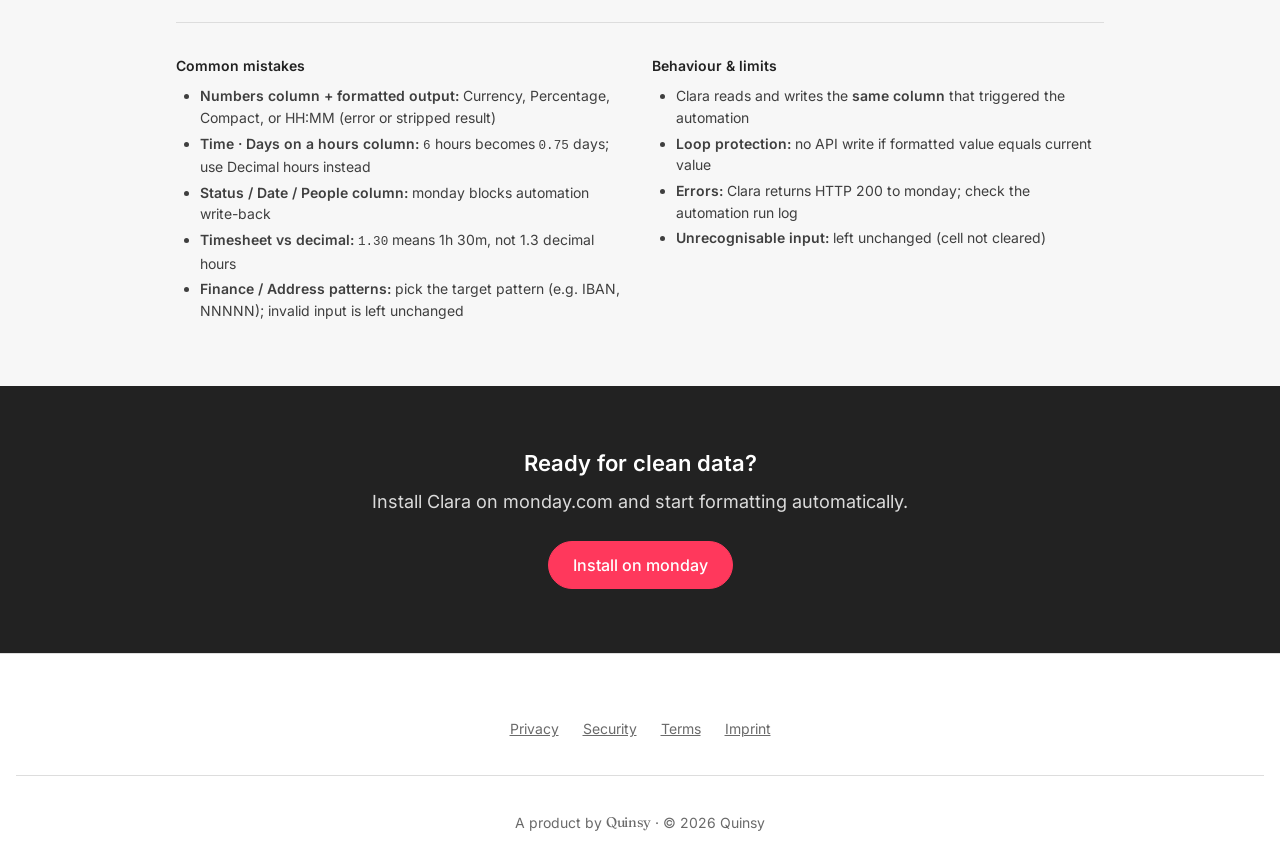
==== commit 378e2535: "Update pricing limits to align with Clara app metering. Reflect Free 50, Basic 150, Pro 10,000, and " ====
--- a/index.html
+++ b/index.html
@@ -181,7 +181,7 @@
             "name": "Is Quinsy Clara free?",
             "acceptedAnswer": {
               "@type": "Answer",
-              "text": "Clara has a free plan with 500 transformations per month. Paid plans (Basic, Pro, and Team) offer higher monthly limits starting at $5/month. All plans include every formatter. Billing is handled through the monday.com marketplace. See clara.quinsy.app/pricing for details."
+              "text": "Clara has a free plan with 50 transformations per month. Basic includes 150/month ($5), Pro 10,000/month ($10), and Team 25,000/month ($25). All plans include every formatter. Each Clara run also uses one monday.com automation action from your account quota (Standard: 250/mo, Pro: 25,000/mo). Billing is handled through the monday.com marketplace. See clara.quinsy.app/pricing for details."
             }
           },
           {
@@ -558,7 +558,7 @@
             <h3 class="card__title">Free</h3>
             <p class="pricing-price"><span class="pricing-price__amount">$0</span><span class="pricing-price__period">/mo</span></p>
             <p class="pricing-yearly" aria-hidden="true">&nbsp;</p>
-            <p class="card__text pricing-limit">Up to <strong>500</strong> transformations per month</p>
+            <p class="card__text pricing-limit">Up to <strong>50</strong> transformations per month</p>
             <a href="#install" class="btn btn--secondary card--pricing__cta clara-install">Install free</a>
           </article>
 
@@ -566,7 +566,7 @@
             <h3 class="card__title">Basic</h3>
             <p class="pricing-price"><span class="pricing-price__amount">$5</span><span class="pricing-price__period">/mo</span></p>
             <p class="pricing-yearly">$40/year billed annually</p>
-            <p class="card__text pricing-limit">Up to <strong>3,000</strong> transformations per month</p>
+            <p class="card__text pricing-limit">Up to <strong>150</strong> transformations per month</p>
             <a href="#install" class="btn btn--secondary card--pricing__cta clara-install">Install on monday</a>
           </article>
 
@@ -583,16 +583,24 @@
             <h3 class="card__title">Team</h3>
             <p class="pricing-price"><span class="pricing-price__amount">$25</span><span class="pricing-price__period">/mo</span></p>
             <p class="pricing-yearly">$250/year billed annually</p>
-            <p class="card__text pricing-limit">Up to <strong>50,000</strong> transformations per month</p>
+            <p class="card__text pricing-limit">Up to <strong>25,000</strong> transformations per month</p>
             <a href="#install" class="btn btn--secondary card--pricing__cta clara-install">Install on monday</a>
           </article>
         </div>
 
-        <p class="pricing__footnote">Upgrade or change plans anytime in monday → Installed Apps. Paid tiers are selected during or after install in the monday marketplace.</p>
+        <p class="pricing__footnote">Upgrade or change plans anytime in monday → Installed Apps.</p>
 
         <div class="pricing__transform-note">
           <strong>What counts as a transformation?</strong> One successful Clara automation run — including when the loop guard skips a write because the formatted value is already correct.
         </div>
+
+        <h3 class="section__title mt-lg text-center" style="font-size: 1.25rem;">Two separate limits</h3>
+        <p class="section__lead">Clara usage is governed by <strong>two</strong> monthly counters:</p>
+        <ol class="section__lead" style="max-width: 42rem; margin: 0 auto 1rem;">
+          <li><strong>Clara app plan</strong> — transformations Clara will run (Free 50 · Basic 150 · Pro 10,000 · Team 25,000 per month).</li>
+          <li><strong>monday.com account</strong> — automation actions on your monday plan (Standard: 250/mo, Pro: 25,000/mo). Each Clara run uses ~1 automation action.</li>
+        </ol>
+        <p class="section__lead">Clara limits are set below typical monday account ceilings so you are more likely to upgrade your Clara plan than exhaust your entire monday automation quota.</p>
 
         <p class="text-center mt-lg"><a href="/pricing/">Full pricing details</a></p>
       </div>
@@ -716,7 +724,7 @@
           <details class="faq-item">
             <summary class="faq-item__question">Is Quinsy Clara free?</summary>
             <div class="faq-item__answer">
-              <p>Clara includes a <strong>free plan</strong> with 500 transformations per month. Paid plans (Basic $5/mo, Pro $10/mo, Team $25/mo) offer higher limits. All plans include every formatter. Billing is handled through the monday.com marketplace. See our <a href="#pricing">pricing section</a> or <a href="/pricing/">pricing page</a> for details.</p>
+              <p>Clara includes a <strong>free plan</strong> with 50 transformations per month. Paid plans: <strong>Basic</strong> 150/mo ($5), <strong>Pro</strong> 10,000/mo ($10), <strong>Team</strong> 25,000/mo ($25). All plans include every formatter. Each run also consumes one monday.com <strong>automation action</strong> from your account quota (Standard: 250/mo, Pro: 25,000/mo). Billing is handled through the monday.com marketplace. See our <a href="#pricing">pricing section</a> or <a href="/pricing/">pricing page</a> for details.</p>
             </div>
           </details>
           <details class="faq-item">
